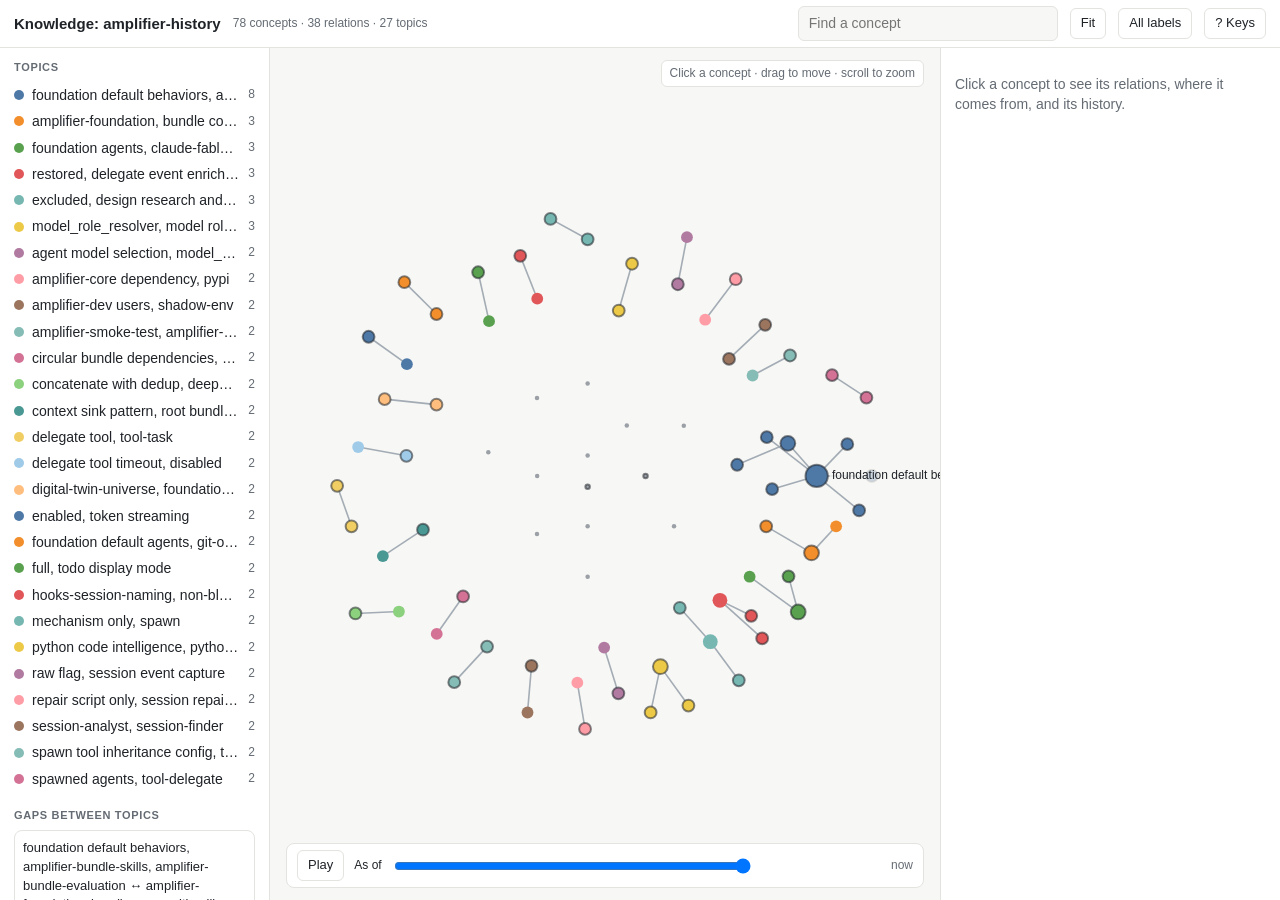
==== site/assets/amplifier-history.html @ e764bfb9 "knowledge: a knowledge-graph Amplifier Smart Tool The rahulnyk/knowledge_graph pipeline rebuilt as a" ====
<!doctype html>
<html lang="en">
<head>
<meta charset="utf-8">
<meta name="viewport" content="width=device-width, initial-scale=1">
<meta http-equiv="Content-Security-Policy" content="default-src 'none'; style-src 'unsafe-inline'; script-src 'unsafe-inline'; img-src data:; connect-src 'none'; base-uri 'none'; form-action 'none'">
<title>Knowledge: amplifier-foundation, decisions over time</title>
<style>
:root {
  --bg: #f7f7f5; --panel: #ffffff; --ink: #1f2328; --muted: #646b73; --line: #e3e3df; --accent: #2f6fde;
  --support: #2e9d5b; --contra: #d1453b; --edge: #9aa3ad; --prox: #c9ced4; --chip: #f0f0ec;
}
@media (prefers-color-scheme: dark) {
  :root { --bg: #15171a; --panel: #1d2024; --ink: #e8eaed; --muted: #9aa0a6; --line: #2c3036; --accent: #6ea0ff;
          --edge: #5f6872; --prox: #353b42; --chip: #262a2f; }
}
* { box-sizing: border-box; }
html, body { margin: 0; height: 100%; background: var(--bg); color: var(--ink);
  font: 14px/1.45 -apple-system, BlinkMacSystemFont, "Segoe UI", Roboto, Helvetica, Arial, sans-serif; }
#app { display: grid; grid-template-columns: 270px 1fr 340px; grid-template-rows: 48px 1fr; height: 100vh; }
header { grid-column: 1 / 4; display: flex; align-items: center; gap: 12px; padding: 0 14px;
  border-bottom: 1px solid var(--line); background: var(--panel); }
header h1 { font-size: 15px; margin: 0; font-weight: 600; white-space: nowrap; }
header .counts { color: var(--muted); font-size: 12px; white-space: nowrap; }
header .spacer { flex: 1; }
input[type=search] { width: 260px; padding: 6px 10px; border: 1px solid var(--line); border-radius: 6px;
  background: var(--bg); color: var(--ink); font: inherit; }
button { font: inherit; font-size: 13px; padding: 5px 10px; border: 1px solid var(--line); border-radius: 6px;
  background: var(--panel); color: var(--ink); cursor: pointer; }
button:hover { border-color: var(--accent); }
button[aria-pressed=true] { background: var(--accent); color: #fff; border-color: var(--accent); }
aside { overflow-y: auto; background: var(--panel); padding: 12px 14px; }
#left { border-right: 1px solid var(--line); }
#right { border-left: 1px solid var(--line); }
h2 { font-size: 11px; text-transform: uppercase; letter-spacing: .06em; color: var(--muted); margin: 16px 0 6px; }
h2:first-child { margin-top: 0; }
.row { display: flex; align-items: center; gap: 8px; padding: 3px 0; cursor: pointer; }
.row:hover .name { color: var(--accent); }
.dot { width: 10px; height: 10px; border-radius: 50%; flex: none; }
.name { flex: 1; overflow: hidden; text-overflow: ellipsis; white-space: nowrap; }
.num { color: var(--muted); font-size: 12px; }
.off { opacity: .35; }
label.check { display: flex; gap: 8px; align-items: center; padding: 2px 0; cursor: pointer; }
.gap { border: 1px solid var(--line); border-radius: 8px; padding: 8px; margin: 6px 0; cursor: pointer; font-size: 13px; }
.gap:hover, .gap.on { border-color: var(--accent); }
.gap .score { color: var(--muted); font-size: 12px; }
main { position: relative; overflow: hidden; }
canvas { display: block; width: 100%; height: 100%; cursor: grab; }
canvas.dragging { cursor: grabbing; }
#time { position: absolute; left: 16px; right: 16px; bottom: 12px; display: flex; gap: 10px; align-items: center;
  background: var(--panel); border: 1px solid var(--line); border-radius: 8px; padding: 6px 10px; font-size: 12px; }
#time input { flex: 1; }
#time .when { min-width: 150px; text-align: right; color: var(--muted); font-variant-numeric: tabular-nums; }
#ticker { position: absolute; left: 16px; top: 12px; max-width: 46%; font-size: 12px; pointer-events: none; }
#ticker div { background: var(--panel); border: 1px solid var(--line); border-left: 3px solid var(--accent);
  border-radius: 6px; padding: 4px 8px; margin-bottom: 4px; opacity: .95; }
#hint { position: absolute; right: 16px; top: 12px; color: var(--muted); font-size: 12px; background: var(--panel);
  border: 1px solid var(--line); border-radius: 6px; padding: 4px 8px; }
.chip { display: inline-block; background: var(--chip); border-radius: 4px; padding: 1px 6px; font-size: 12px; margin-right: 4px; }
.detail h3 { margin: 0 0 4px; font-size: 18px; }
.detail .meta { color: var(--muted); font-size: 12px; margin-bottom: 10px; }
.rel { padding: 6px 0; border-bottom: 1px solid var(--line); font-size: 13px; }
.rel .r { font-weight: 600; }
.rel .r.support { color: var(--support); } .rel .r.contra { color: var(--contra); }
.rel .d { color: var(--muted); }
.rel.closed { opacity: .55; } .rel.closed .r { text-decoration: line-through; }
.link { color: var(--accent); cursor: pointer; }
blockquote { margin: 6px 0; padding: 4px 10px; border-left: 3px solid var(--line); color: var(--muted); font-size: 13px; }
.empty { color: var(--muted); }
#keys { display: none; position: absolute; right: 16px; top: 44px; background: var(--panel); border: 1px solid var(--line);
  border-radius: 8px; padding: 10px 14px; font-size: 12px; line-height: 1.8; }
@media (max-width: 900px) { #app { grid-template-columns: 1fr; grid-template-rows: 48px 50vh auto auto; }
  #left, #right { border: 0; border-top: 1px solid var(--line); } header { grid-column: 1; } }
</style>
</head>
<body>
<div id="app">
  <header>
    <h1 id="title"></h1>
    <span class="counts" id="counts"></span>
    <span class="spacer"></span>
    <input type="search" id="search" placeholder="Find a concept" aria-label="Find a concept">
    <button id="fit" title="Show the whole graph">Fit</button>
    <button id="labels" aria-pressed="false" title="Show every label">All labels</button>
    <button id="keysBtn" title="Keyboard shortcuts">? Keys</button>
  </header>
  <aside id="left">
    <h2>Topics</h2>
    <div id="topics"></div>
    <h2>Gaps between topics</h2>
    <div id="gaps"></div>
    <h2>Show</h2>
    <label class="check"><input type="checkbox" id="showProx" checked> Shared-passage links</label>
    <label class="check"><input type="checkbox" id="showClosed"> Closed relations (history)</label>
    <label class="check"><input type="checkbox" id="showIsolated" checked> Unlinked concepts</label>
    <h2>Relations</h2>
    <div id="relations"></div>
    <h2>Shape</h2>
    <div id="diversity" class="num"></div>
  </aside>
  <main>
    <canvas id="c" aria-label="Knowledge graph"></canvas>
    <div id="ticker"></div>
    <div id="hint">Click a concept · drag to move · scroll to zoom</div>
    <div id="keys">/ find · F fit · L labels · Esc clear<br>← → step through time · H history</div>
    <div id="time">
      <button id="play" title="Replay the graph through time">Play</button>
      <span>As of</span>
      <input type="range" id="slider" min="0" max="0" value="0" aria-label="As of">
      <span class="when" id="when">now</span>
    </div>
  </main>
  <aside id="right"><div id="detail" class="detail"><p class="empty">Click a concept to see its relations, where it comes from, and its history.</p></div></aside>
</div>
<script type="application/json" id="data">{"format":"knowledge-graph/1","graph":"amplifier-history","generated_at":"2026-10-07T11:04:43Z","as_of":null,"focus":null,"truncated":false,"last_event":156,"counts":{"nodes":78,"edges":58,"proximity":0,"topics":27},"nodes":[{"id":"agent model selection","label":"agent model selection","type":"decision","summary":"","community":6,"color":"#b07aa1","degree":1,"strength":4.0,"degree_norm":0.1667,"betweenness":0.0,"created_at":"2026-02-28T00:00:00Z","passages":[]},{"id":"amplifier-bundle-evaluation","label":"amplifier-bundle-evaluation","type":"component","summary":"","community":0,"color":"#4e79a7","degree":1,"strength":4.0,"degree_norm":0.1667,"betweenness":0.0,"created_at":"2026-05-29T00:00:00Z","passages":[]},{"id":"amplifier-bundle-llm-wiki","label":"amplifier-bundle-llm-wiki","type":"component","summary":"","community":0,"color":"#4e79a7","degree":1,"strength":4.0,"degree_norm":0.1667,"betweenness":0.0,"created_at":"2026-05-28T00:00:00Z","passages":[]},{"id":"amplifier-bundle-skills","label":"amplifier-bundle-skills","type":"component","summary":"","community":0,"color":"#4e79a7","degree":2,"strength":8.0,"degree_norm":0.3333,"betweenness":0.003,"created_at":"2026-02-22T00:00:00Z","passages":[]},{"id":"amplifier-core dependency","label":"amplifier-core dependency","type":"decision","summary":"","community":7,"color":"#ff9da7","degree":1,"strength":4.0,"degree_norm":0.1667,"betweenness":0.0,"created_at":"2026-02-28T00:00:00Z","passages":[]},{"id":"amplifier-dev users","label":"amplifier-dev users","type":"concept","summary":"","community":8,"color":"#9c755f","degree":1,"strength":4.0,"degree_norm":0.1667,"betweenness":0.0,"created_at":"2026-01-07T00:00:00Z","passages":[]},{"id":"amplifier-foundation","label":"amplifier-foundation","type":"component","summary":"","community":1,"color":"#f28e2b","degree":2,"strength":8.0,"degree_norm":0.3333,"betweenness":0.0005,"created_at":"2025-12-09T00:00:00Z","passages":[]},{"id":"amplifier-module-tool-skills","label":"amplifier-module-tool-skills","type":"component","summary":"","community":27,"color":"#9aa0a6","degree":0,"strength":0,"degree_norm":0.0,"betweenness":0.0,"created_at":"2026-01-04T00:00:00Z","passages":[]},{"id":"amplifier-smoke-test","label":"amplifier-smoke-test","type":"component","summary":"","community":9,"color":"#86bcb6","degree":1,"strength":4.0,"degree_norm":0.1667,"betweenness":0.0,"created_at":"2026-05-06T00:00:00Z","passages":[]},{"id":"amplifier-tester","label":"amplifier-tester","type":"component","summary":"","community":9,"color":"#86bcb6","degree":1,"strength":4.0,"degree_norm":0.1667,"betweenness":0.0,"created_at":"2026-05-06T00:00:00Z","passages":[]},{"id":"auto","label":"auto","type":"concept","summary":"","community":28,"color":"#9aa0a6","degree":0,"strength":0,"degree_norm":0.0,"betweenness":0.0,"created_at":"2025-12-30T00:00:00Z","passages":[]},{"id":"bundle composition library","label":"bundle composition library","type":"concept","summary":"","community":1,"color":"#f28e2b","degree":1,"strength":4.0,"degree_norm":0.1667,"betweenness":0.0,"created_at":"2025-12-09T00:00:00Z","passages":[]},{"id":"bundle spawn field","label":"bundle spawn field","type":"concept","summary":"","community":29,"color":"#9aa0a6","degree":0,"strength":0,"degree_norm":0.0,"betweenness":0.0,"created_at":"2026-01-01T00:00:00Z","passages":[]},{"id":"circular bundle dependencies","label":"circular bundle dependencies","type":"policy","summary":"","community":10,"color":"#d37295","degree":1,"strength":4.0,"degree_norm":0.1667,"betweenness":0.0,"created_at":"2026-01-22T00:00:00Z","passages":[]},{"id":"class-based model routing","label":"class-based model routing","type":"concept","summary":"","community":30,"color":"#9aa0a6","degree":0,"strength":0,"degree_norm":0.0,"betweenness":0.0,"created_at":"2026-02-28T00:00:00Z","passages":[]},{"id":"claude-fable-","label":"claude-fable-*","type":"concept","summary":"","community":2,"color":"#59a14f","degree":1,"strength":4.0,"degree_norm":0.1667,"betweenness":0.0,"created_at":"2026-07-07T00:00:00Z","passages":[]},{"id":"concatenate with dedup","label":"concatenate with dedup","type":"concept","summary":"","community":11,"color":"#8cd17d","degree":1,"strength":4.0,"degree_norm":0.1667,"betweenness":0.0,"created_at":"2026-03-07T00:00:00Z","passages":[]},{"id":"context sink pattern","label":"context sink pattern","type":"policy","summary":"","community":12,"color":"#499894","degree":1,"strength":4.0,"degree_norm":0.1667,"betweenness":0.0,"created_at":"2026-02-03T00:00:00Z","passages":[]},{"id":"debug flag","label":"debug flag","type":"concept","summary":"","community":31,"color":"#9aa0a6","degree":0,"strength":0,"degree_norm":0.0,"betweenness":0.0,"created_at":"2026-01-25T00:00:00Z","passages":[]},{"id":"deep_merge list handling","label":"deep_merge list handling","type":"policy","summary":"","community":11,"color":"#8cd17d","degree":1,"strength":4.0,"degree_norm":0.1667,"betweenness":0.0,"created_at":"2026-03-07T00:00:00Z","passages":[]},{"id":"delegate event enrichment","label":"delegate event enrichment","type":"capability","summary":"","community":3,"color":"#e15759","degree":1,"strength":4.0,"degree_norm":0.1667,"betweenness":0.0,"created_at":"2026-03-06T00:00:00Z","passages":[]},{"id":"delegate tool","label":"delegate tool","type":"component","summary":"","community":13,"color":"#f1ce63","degree":1,"strength":4.0,"degree_norm":0.1667,"betweenness":0.0,"created_at":"2026-02-01T00:00:00Z","passages":[]},{"id":"delegate tool timeout","label":"delegate tool timeout","type":"decision","summary":"","community":14,"color":"#a0cbe8","degree":1,"strength":4.0,"degree_norm":0.1667,"betweenness":0.0,"created_at":"2026-02-08T00:00:00Z","passages":[]},{"id":"design research and generation behaviors","label":"design research and generation behaviors","type":"component","summary":"","community":4,"color":"#76b7b2","degree":1,"strength":4.0,"degree_norm":0.1667,"betweenness":0.0,"created_at":"2026-03-04T00:00:00Z","passages":[]},{"id":"design-intelligence","label":"design-intelligence","type":"component","summary":"","community":0,"color":"#4e79a7","degree":1,"strength":4.0,"degree_norm":0.1667,"betweenness":0.0,"created_at":"2025-12-23T00:00:00Z","passages":[]},{"id":"digital-twin-universe","label":"digital-twin-universe","type":"component","summary":"","community":15,"color":"#ffbe7d","degree":1,"strength":4.0,"degree_norm":0.1667,"betweenness":0.0,"created_at":"2026-05-06T00:00:00Z","passages":[]},{"id":"disabled","label":"disabled","type":"concept","summary":"","community":14,"color":"#a0cbe8","degree":1,"strength":4.0,"degree_norm":0.1667,"betweenness":0.0,"created_at":"2026-02-08T00:00:00Z","passages":[]},{"id":"enabled","label":"enabled","type":"concept","summary":"","community":16,"color":"#4e79a7","degree":1,"strength":4.0,"degree_norm":0.1667,"betweenness":0.0,"created_at":"2026-05-31T00:00:00Z","passages":[]},{"id":"excluded","label":"excluded","type":"concept","summary":"","community":4,"color":"#76b7b2","degree":2,"strength":8.0,"degree_norm":0.3333,"betweenness":0.0005,"created_at":"2026-01-07T00:00:00Z","passages":[]},{"id":"experimental bundles","label":"experimental bundles","type":"component","summary":"","community":3,"color":"#e15759","degree":1,"strength":4.0,"degree_norm":0.1667,"betweenness":0.0,"created_at":"2026-02-01T00:00:00Z","passages":[]},{"id":"explicit provider preferences","label":"explicit provider preferences","type":"concept","summary":"","community":32,"color":"#9aa0a6","degree":0,"strength":0,"degree_norm":0.0,"betweenness":0.0,"created_at":"2026-02-28T00:00:00Z","passages":[]},{"id":"foundation agents","label":"foundation agents","type":"component","summary":"","community":2,"color":"#59a14f","degree":2,"strength":8.0,"degree_norm":0.3333,"betweenness":0.0005,"created_at":"2026-06-03T00:00:00Z","passages":[]},{"id":"foundation default agents","label":"foundation default agents","type":"policy","summary":"","community":17,"color":"#f28e2b","degree":1,"strength":4.0,"degree_norm":0.1667,"betweenness":0.0,"created_at":"2026-01-01T00:00:00Z","passages":[]},{"id":"foundation default behaviors","label":"foundation default behaviors","type":"policy","summary":"","community":0,"color":"#4e79a7","degree":6,"strength":24.0,"degree_norm":1.0,"betweenness":0.0099,"created_at":"2025-12-23T00:00:00Z","passages":[]},{"id":"foundation testing sandbox","label":"foundation testing sandbox","type":"capability","summary":"","community":15,"color":"#ffbe7d","degree":1,"strength":4.0,"degree_norm":0.1667,"betweenness":0.0,"created_at":"2026-01-12T00:00:00Z","passages":[]},{"id":"full","label":"full","type":"concept","summary":"","community":18,"color":"#59a14f","degree":1,"strength":4.0,"degree_norm":0.1667,"betweenness":0.0,"created_at":"2025-12-30T00:00:00Z","passages":[]},{"id":"git-ops, file-ops, web-research","label":"git-ops, file-ops, web-research","type":"component","summary":"","community":17,"color":"#f28e2b","degree":1,"strength":4.0,"degree_norm":0.1667,"betweenness":0.0,"created_at":"2026-01-01T00:00:00Z","passages":[]},{"id":"grpc adapter","label":"grpc adapter","type":"component","summary":"","community":1,"color":"#f28e2b","degree":1,"strength":4.0,"degree_norm":0.1667,"betweenness":0.0,"created_at":"2026-03-17T00:00:00Z","passages":[]},{"id":"hard error","label":"hard error","type":"concept","summary":"","community":33,"color":"#9aa0a6","degree":0,"strength":0,"degree_norm":0.0,"betweenness":0.0,"created_at":"2026-01-22T00:00:00Z","passages":[]},{"id":"honest stopping","label":"honest stopping","type":"policy","summary":"","community":2,"color":"#59a14f","degree":1,"strength":4.0,"degree_norm":0.1667,"betweenness":0.0,"created_at":"2026-06-03T00:00:00Z","passages":[]},{"id":"hooks-session-naming","label":"hooks-session-naming","type":"component","summary":"","community":19,"color":"#e15759","degree":1,"strength":4.0,"degree_norm":0.1667,"betweenness":0.0,"created_at":"2026-01-09T00:00:00Z","passages":[]},{"id":"included","label":"included","type":"concept","summary":"","community":34,"color":"#9aa0a6","degree":0,"strength":0,"degree_norm":0.0,"betweenness":0.0,"created_at":"2026-01-06T00:00:00Z","passages":[]},{"id":"lsp-python","label":"lsp-python","type":"component","summary":"","community":35,"color":"#9aa0a6","degree":0,"strength":0,"degree_norm":0.0,"betweenness":0.0,"created_at":"2025-12-28T00:00:00Z","passages":[]},{"id":"manual jsonl rewind","label":"manual jsonl rewind","type":"concept","summary":"","community":36,"color":"#9aa0a6","degree":0,"strength":0,"degree_norm":0.0,"betweenness":0.0,"created_at":"2025-12-31T00:00:00Z","passages":[]},{"id":"mechanism only","label":"mechanism only","type":"policy","summary":"","community":20,"color":"#76b7b2","degree":1,"strength":4.0,"degree_norm":0.1667,"betweenness":0.0,"created_at":"2025-12-13T00:00:00Z","passages":[]},{"id":"model role lookup","label":"model role lookup","type":"capability","summary":"","community":5,"color":"#edc948","degree":1,"strength":4.0,"degree_norm":0.1667,"betweenness":0.0,"created_at":"2026-02-28T00:00:00Z","passages":[]},{"id":"model_role","label":"model_role","type":"concept","summary":"","community":6,"color":"#b07aa1","degree":1,"strength":4.0,"degree_norm":0.1667,"betweenness":0.0,"created_at":"2026-02-28T00:00:00Z","passages":[]},{"id":"model_role_resolver","label":"model_role_resolver","type":"component","summary":"","community":5,"color":"#edc948","degree":2,"strength":8.0,"degree_norm":0.3333,"betweenness":0.0005,"created_at":"2026-05-13T00:00:00Z","passages":[]},{"id":"non-blocking async","label":"non-blocking async","type":"concept","summary":"","community":19,"color":"#e15759","degree":1,"strength":4.0,"degree_norm":0.1667,"betweenness":0.0,"created_at":"2026-04-01T00:00:00Z","passages":[]},{"id":"notification behaviors","label":"notification behaviors","type":"component","summary":"","community":4,"color":"#76b7b2","degree":1,"strength":4.0,"degree_norm":0.1667,"betweenness":0.0,"created_at":"2026-01-06T00:00:00Z","passages":[]},{"id":"present","label":"present","type":"concept","summary":"","community":37,"color":"#9aa0a6","degree":0,"strength":0,"degree_norm":0.0,"betweenness":0.0,"created_at":"2026-03-06T00:00:00Z","passages":[]},{"id":"pypi","label":"pypi","type":"concept","summary":"","community":7,"color":"#ff9da7","degree":1,"strength":4.0,"degree_norm":0.1667,"betweenness":0.0,"created_at":"2026-02-28T00:00:00Z","passages":[]},{"id":"python code intelligence","label":"python code intelligence","type":"capability","summary":"","community":21,"color":"#edc948","degree":1,"strength":4.0,"degree_norm":0.1667,"betweenness":0.0,"created_at":"2025-12-28T00:00:00Z","passages":[]},{"id":"python-dev","label":"python-dev","type":"component","summary":"","community":21,"color":"#edc948","degree":1,"strength":4.0,"degree_norm":0.1667,"betweenness":0.0,"created_at":"2026-01-09T00:00:00Z","passages":[]},{"id":"raw flag","label":"raw flag","type":"concept","summary":"","community":22,"color":"#b07aa1","degree":1,"strength":4.0,"degree_norm":0.1667,"betweenness":0.0,"created_at":"2026-03-06T00:00:00Z","passages":[]},{"id":"removed","label":"removed","type":"concept","summary":"","community":38,"color":"#9aa0a6","degree":0,"strength":0,"degree_norm":0.0,"betweenness":0.0,"created_at":"2026-02-01T00:00:00Z","passages":[]},{"id":"repair script only","label":"repair script only","type":"concept","summary":"","community":23,"color":"#ff9da7","degree":1,"strength":4.0,"degree_norm":0.1667,"betweenness":0.0,"created_at":"2026-03-18T00:00:00Z","passages":[]},{"id":"restored","label":"restored","type":"concept","summary":"","community":3,"color":"#e15759","degree":2,"strength":8.0,"degree_norm":0.3333,"betweenness":0.0005,"created_at":"2026-02-02T00:00:00Z","passages":[]},{"id":"root bundle context","label":"root bundle context","type":"concept","summary":"","community":12,"color":"#499894","degree":1,"strength":4.0,"degree_norm":0.1667,"betweenness":0.0,"created_at":"2026-02-03T00:00:00Z","passages":[]},{"id":"routing_matrix","label":"routing_matrix","type":"component","summary":"","community":5,"color":"#edc948","degree":1,"strength":4.0,"degree_norm":0.1667,"betweenness":0.0,"created_at":"2026-02-28T00:00:00Z","passages":[]},{"id":"session event capture","label":"session event capture","type":"decision","summary":"","community":22,"color":"#b07aa1","degree":1,"strength":4.0,"degree_norm":0.1667,"betweenness":0.0,"created_at":"2026-01-25T00:00:00Z","passages":[]},{"id":"session repair method","label":"session repair method","type":"policy","summary":"","community":23,"color":"#ff9da7","degree":1,"strength":4.0,"degree_norm":0.1667,"betweenness":0.0,"created_at":"2025-12-31T00:00:00Z","passages":[]},{"id":"session-analyst","label":"session-analyst","type":"component","summary":"","community":24,"color":"#9c755f","degree":1,"strength":4.0,"degree_norm":0.1667,"betweenness":0.0,"created_at":"2025-12-30T00:00:00Z","passages":[]},{"id":"session-finder","label":"session-finder","type":"component","summary":"","community":24,"color":"#9c755f","degree":1,"strength":4.0,"degree_norm":0.1667,"betweenness":0.0,"created_at":"2025-12-30T00:00:00Z","passages":[]},{"id":"shadow-env","label":"shadow-env","type":"component","summary":"","community":8,"color":"#9c755f","degree":1,"strength":4.0,"degree_norm":0.1667,"betweenness":0.0,"created_at":"2026-01-07T00:00:00Z","passages":[]},{"id":"spawn","label":"spawn","type":"capability","summary":"","community":20,"color":"#76b7b2","degree":1,"strength":4.0,"degree_norm":0.1667,"betweenness":0.0,"created_at":"2025-12-13T00:00:00Z","passages":[]},{"id":"spawn tool inheritance config","label":"spawn tool inheritance config","type":"decision","summary":"","community":25,"color":"#86bcb6","degree":1,"strength":4.0,"degree_norm":0.1667,"betweenness":0.0,"created_at":"2026-01-01T00:00:00Z","passages":[]},{"id":"spawned agents","label":"spawned agents","type":"policy","summary":"","community":26,"color":"#d37295","degree":1,"strength":4.0,"degree_norm":0.1667,"betweenness":0.0,"created_at":"2026-01-01T00:00:00Z","passages":[]},{"id":"superpowers-methodology","label":"superpowers-methodology","type":"component","summary":"","community":0,"color":"#4e79a7","degree":1,"strength":4.0,"degree_norm":0.1667,"betweenness":0.0,"created_at":"2026-02-22T00:00:00Z","passages":[]},{"id":"synchronous","label":"synchronous","type":"concept","summary":"","community":39,"color":"#9aa0a6","degree":0,"strength":0,"degree_norm":0.0,"betweenness":0.0,"created_at":"2026-01-09T00:00:00Z","passages":[]},{"id":"todo display mode","label":"todo display mode","type":"decision","summary":"","community":18,"color":"#59a14f","degree":1,"strength":4.0,"degree_norm":0.1667,"betweenness":0.0,"created_at":"2025-12-30T00:00:00Z","passages":[]},{"id":"token streaming","label":"token streaming","type":"capability","summary":"","community":16,"color":"#4e79a7","degree":1,"strength":4.0,"degree_norm":0.1667,"betweenness":0.0,"created_at":"2026-05-31T00:00:00Z","passages":[]},{"id":"tool-delegate","label":"tool-delegate","type":"component","summary":"","community":26,"color":"#d37295","degree":1,"strength":4.0,"degree_norm":0.1667,"betweenness":0.0,"created_at":"2026-02-27T00:00:00Z","passages":[]},{"id":"tool-mcp","label":"tool-mcp","type":"component","summary":"","community":0,"color":"#4e79a7","degree":1,"strength":4.0,"degree_norm":0.1667,"betweenness":0.0,"created_at":"2026-02-01T00:00:00Z","passages":[]},{"id":"tool-skills","label":"tool-skills","type":"component","summary":"","community":0,"color":"#4e79a7","degree":1,"strength":4.0,"degree_norm":0.1667,"betweenness":0.0,"created_at":"2026-01-04T00:00:00Z","passages":[]},{"id":"tool-task","label":"tool-task","type":"component","summary":"","community":13,"color":"#f1ce63","degree":1,"strength":4.0,"degree_norm":0.1667,"betweenness":0.0,"created_at":"2026-01-01T00:00:00Z","passages":[]},{"id":"tool-task config","label":"tool-task config","type":"concept","summary":"","community":25,"color":"#86bcb6","degree":1,"strength":4.0,"degree_norm":0.1667,"betweenness":0.0,"created_at":"2026-01-01T00:00:00Z","passages":[]},{"id":"warn and skip","label":"warn and skip","type":"concept","summary":"","community":10,"color":"#d37295","degree":1,"strength":4.0,"degree_norm":0.1667,"betweenness":0.0,"created_at":"2026-01-22T00:00:00Z","passages":[]}],"edges":[{"id":"e-c6d0b0eb255c","source":"amplifier-foundation","target":"bundle composition library","relation":"introduced_as","description":"The amplifier-foundation package was first implemented as the library for loading and composing bundles.","confidence":null,"weight":1.0,"method":"agent","agent":"historian","valid_from":"2025-12-09T00:00:00Z","valid_to":null,"invalidated_by":null,"chunk":null},{"id":"e-4c06d8177665","source":"spawn","target":"mechanism only","relation":"limited_to","description":"PreparedBundle.spawn() was simplified to pure mechanism, and agent-name resolution was moved to the app layer as policy.","confidence":null,"weight":1.0,"method":"agent","agent":"historian","valid_from":"2025-12-13T00:00:00Z","valid_to":null,"invalidated_by":null,"chunk":null},{"id":"e-fe2482e7165c","source":"foundation default behaviors","target":"design-intelligence","relation":"includes","description":"The design-intelligence behavior was included in the foundation bundle so design agents are available by default.","confidence":null,"weight":1.0,"method":"agent","agent":"historian","valid_from":"2025-12-23T00:00:00Z","valid_to":null,"invalidated_by":null,"chunk":null},{"id":"e-6a7316ee0bed","source":"python code intelligence","target":"lsp-python","relation":"provided_by","description":"The foundation bundle began including the lsp-python behavior for Python code intelligence via Pyright.","confidence":null,"weight":1.0,"method":"agent","agent":"historian","valid_from":"2025-12-28T00:00:00Z","valid_to":"2026-01-09T00:00:00Z","invalidated_by":"edge:e-9f5022509e1f","chunk":null},{"id":"e-341a6226408d","source":"todo display mode","target":"full","relation":"default_state","description":"The default todo display mode changed from 'auto' to 'full' so all items are always shown; auto-condensing became opt-in.","confidence":null,"weight":1.0,"method":"agent","agent":"historian","valid_from":"2025-12-30T00:00:00Z","valid_to":null,"invalidated_by":null,"chunk":null},{"id":"e-67a3a89e66fe","source":"todo display mode","target":"auto","relation":"default_state","description":"The new hooks-todo-display module shipped with display mode 'auto', switching to condensed view for long lists.","confidence":null,"weight":1.0,"method":"agent","agent":"historian","valid_from":"2025-12-30T00:00:00Z","valid_to":"2025-12-30T00:00:00Z","invalidated_by":"edge:e-341a6226408d","chunk":null},{"id":"e-baf7db59a93c","source":"session-finder","target":"session-analyst","relation":"renamed_to","description":"The session-finder agent was renamed session-analyst because its scope grew to debugging, safe log extraction and recovery.","confidence":null,"weight":1.0,"method":"agent","agent":"historian","valid_from":"2025-12-30T00:00:00Z","valid_to":null,"invalidated_by":null,"chunk":null},{"id":"e-1fc8101eccc0","source":"session repair method","target":"manual jsonl rewind","relation":"uses","description":"session-analyst gained rewind and repair guidance based on manually editing session files with backups.","confidence":null,"weight":1.0,"method":"agent","agent":"historian","valid_from":"2025-12-31T00:00:00Z","valid_to":"2026-03-18T00:00:00Z","invalidated_by":"edge:e-fbefe38aa4dd","chunk":null},{"id":"e-2c184bb14ec3","source":"spawned agents","target":"tool-task","relation":"exclude_tool","description":"Spawned agents were configured to exclude tool-task so they do the work themselves instead of delegating further.","confidence":null,"weight":1.0,"method":"agent","agent":"historian","valid_from":"2026-01-01T00:00:00Z","valid_to":"2026-02-27T00:00:00Z","invalidated_by":"edge:e-eafc6a474264","chunk":null},{"id":"e-35b3e7e59ce7","source":"spawn tool inheritance config","target":"bundle spawn field","relation":"lives_in","description":"A spawn field was added to the Bundle dataclass to control which tools spawned agents inherit.","confidence":null,"weight":1.0,"method":"agent","agent":"historian","valid_from":"2026-01-01T00:00:00Z","valid_to":"2026-01-01T00:00:00Z","invalidated_by":"edge:e-c214eaac8d81","chunk":null},{"id":"e-c214eaac8d81","source":"spawn tool inheritance config","target":"tool-task config","relation":"lives_in","description":"The spawn config moved out of Bundle into tool-task's own config, since tools own their configuration.","confidence":null,"weight":1.0,"method":"agent","agent":"historian","valid_from":"2026-01-01T00:00:00Z","valid_to":null,"invalidated_by":null,"chunk":null},{"id":"e-fdaf4b4637e2","source":"foundation default agents","target":"git-ops, file-ops, web-research","relation":"includes","description":"git-ops, file-ops and web-research were promoted to default agents, the latter two as context sinks that keep large outputs out of the main session.","confidence":null,"weight":1.0,"method":"agent","agent":"historian","valid_from":"2026-01-01T00:00:00Z","valid_to":null,"invalidated_by":null,"chunk":null},{"id":"e-f73700f8fb82","source":"tool-skills","target":"amplifier-module-tool-skills","relation":"sourced_from","description":"The tool-skills module was added to the foundation bundle from its standalone module repository, giving users the load_skill tool.","confidence":null,"weight":1.0,"method":"agent","agent":"historian","valid_from":"2026-01-04T00:00:00Z","valid_to":"2026-04-22T00:00:00Z","invalidated_by":"edge:e-cbfc6017d9b9","chunk":null},{"id":"e-db5fee99e88f","source":"notification behaviors","target":"included","relation":"default_state","description":"Desktop notification support from amplifier-bundle-notify was included in the foundation bundle.","confidence":null,"weight":1.0,"method":"agent","agent":"historian","valid_from":"2026-01-06T00:00:00Z","valid_to":"2026-01-07T00:00:00Z","invalidated_by":"edge:e-2d3428fe264a","chunk":null},{"id":"e-2d3428fe264a","source":"notification behaviors","target":"excluded","relation":"default_state","description":"Notification behaviors were removed from bundle defaults because they fired in every subprocess session; notifications became app-level policy.","confidence":null,"weight":1.0,"method":"agent","agent":"historian","valid_from":"2026-01-07T00:00:00Z","valid_to":null,"invalidated_by":null,"chunk":null},{"id":"e-40551575a6d7","source":"shadow-env","target":"amplifier-dev users","relation":"available_to","description":"The shadow sandbox environment bundle was added to the amplifier-dev bundle for testing ecosystem changes.","confidence":null,"weight":1.0,"method":"agent","agent":"historian","valid_from":"2026-01-07T00:00:00Z","valid_to":null,"invalidated_by":null,"chunk":null},{"id":"e-24e06709b859","source":"hooks-session-naming","target":"synchronous","relation":"execution_mode","description":"Session naming was made synchronous because session:end fired before prompt:complete and background naming never finished.","confidence":null,"weight":1.0,"method":"agent","agent":"historian","valid_from":"2026-01-09T00:00:00Z","valid_to":"2026-04-01T00:00:00Z","invalidated_by":"edge:e-9927ee79dd73","chunk":null},{"id":"e-9f5022509e1f","source":"python code intelligence","target":"python-dev","relation":"provided_by","description":"The lsp-python behavior was replaced by the full python-dev bundle in the foundation base, after dogfooding in amplifier-dev.","confidence":null,"weight":1.0,"method":"agent","agent":"historian","valid_from":"2026-01-09T00:00:00Z","valid_to":null,"invalidated_by":null,"chunk":null},{"id":"e-4319cf69a015","source":"foundation testing sandbox","target":"shadow-env","relation":"provided_by","description":"The shadow bundle moved from amplifier-dev into the foundation bundle, positioned as a general-purpose OS isolation tool for all foundation users.","confidence":null,"weight":1.0,"method":"agent","agent":"historian","valid_from":"2026-01-12T00:00:00Z","valid_to":"2026-05-06T00:00:00Z","invalidated_by":"edge:e-9207625e4d09","chunk":null},{"id":"e-8310d3ffe016","source":"circular bundle dependencies","target":"hard error","relation":"handled_as","description":"Circular and diamond dependency detection was reworked, and true circular dependencies were made to raise an error.","confidence":null,"weight":1.0,"method":"agent","agent":"historian","valid_from":"2026-01-22T00:00:00Z","valid_to":"2026-01-22T00:00:00Z","invalidated_by":"edge:e-d49d2ddf32f3","chunk":null},{"id":"e-d49d2ddf32f3","source":"circular bundle dependencies","target":"warn and skip","relation":"handled_as","description":"Graceful degradation was restored because hard errors on circular dependencies stopped the app and hid the real errors.","confidence":null,"weight":1.0,"method":"agent","agent":"historian","valid_from":"2026-01-22T00:00:00Z","valid_to":null,"invalidated_by":null,"chunk":null},{"id":"e-1a492a5b5c57","source":"session event capture","target":"debug flag","relation":"configured_by","description":"Session debug logging was turned on by default (debug: true in foundation, raw_debug in amplifier-dev).","confidence":null,"weight":1.0,"method":"agent","agent":"historian","valid_from":"2026-01-25T00:00:00Z","valid_to":"2026-03-06T00:00:00Z","invalidated_by":"edge:e-70d0a21ae696","chunk":null},{"id":"e-2217a70a1932","source":"experimental bundles","target":"removed","relation":"status","description":"The experiments folder was deleted when the delegate tool was promoted, as no longer needed.","confidence":null,"weight":1.0,"method":"agent","agent":"historian","valid_from":"2026-02-01T00:00:00Z","valid_to":"2026-02-02T00:00:00Z","invalidated_by":"edge:e-4434778a76ba","chunk":null},{"id":"e-b57831c92352","source":"foundation default behaviors","target":"tool-mcp","relation":"includes","description":"The MCP tool module was included by default because it is silent when unconfigured.","confidence":null,"weight":1.0,"method":"agent","agent":"historian","valid_from":"2026-02-01T00:00:00Z","valid_to":null,"invalidated_by":null,"chunk":null},{"id":"e-df06ac55a452","source":"tool-task","target":"delegate tool","relation":"replaced_by","description":"The experimental delegate tool was promoted to production in foundation v2.0.0, replacing the legacy task tool (breaking change).","confidence":null,"weight":1.0,"method":"agent","agent":"historian","valid_from":"2026-02-01T00:00:00Z","valid_to":null,"invalidated_by":null,"chunk":null},{"id":"e-4434778a76ba","source":"experimental bundles","target":"restored","relation":"status","description":"The experimental bundles were restored so users can compare experimental and production system prompts.","confidence":null,"weight":1.0,"method":"agent","agent":"historian","valid_from":"2026-02-02T00:00:00Z","valid_to":null,"invalidated_by":null,"chunk":null},{"id":"e-fccbb9591dc3","source":"root bundle context","target":"context sink pattern","relation":"reduced_by","description":"Root context was cut from about 36K to about 11K tokens by moving philosophy docs into the specialist agents that need them.","confidence":null,"weight":1.0,"method":"agent","agent":"historian","valid_from":"2026-02-03T00:00:00Z","valid_to":null,"invalidated_by":null,"chunk":null},{"id":"e-06bcee87f803","source":"delegate tool timeout","target":"disabled","relation":"default_state","description":"The delegate tool timeout was wired up with a default of None (disabled) instead of a dead 300s value.","confidence":null,"weight":1.0,"method":"agent","agent":"historian","valid_from":"2026-02-08T00:00:00Z","valid_to":null,"invalidated_by":null,"chunk":null},{"id":"e-06fe4988634c","source":"foundation default behaviors","target":"superpowers-methodology","relation":"includes","description":"The superpowers bundle was included so all foundation users get its agents, modes and skills.","confidence":null,"weight":1.0,"method":"agent","agent":"historian","valid_from":"2026-02-22T00:00:00Z","valid_to":null,"invalidated_by":null,"chunk":null},{"id":"e-93019f77c601","source":"foundation default behaviors","target":"amplifier-bundle-skills","relation":"includes","description":"The foundation bundle switched its skills include to amplifier-bundle-skills, which wraps tool-skills and adds curated skills.","confidence":null,"weight":1.0,"method":"agent","agent":"historian","valid_from":"2026-02-22T00:00:00Z","valid_to":null,"invalidated_by":null,"chunk":null},{"id":"e-eafc6a474264","source":"spawned agents","target":"tool-delegate","relation":"exclude_tool","description":"exclude_tools was corrected to use the module name tool-delegate, because the wrong key let agents recurse 22 levels deep.","confidence":null,"weight":1.0,"method":"agent","agent":"historian","valid_from":"2026-02-27T00:00:00Z","valid_to":null,"invalidated_by":null,"chunk":null},{"id":"e-1befc8fe0cf4","source":"agent model selection","target":"model_role","relation":"uses","description":"Agents gained model_role frontmatter, and foundation began including the routing-matrix bundle to resolve roles to models.","confidence":null,"weight":1.0,"method":"agent","agent":"historian","valid_from":"2026-02-28T00:00:00Z","valid_to":null,"invalidated_by":null,"chunk":null},{"id":"e-4244a3687cdf","source":"agent model selection","target":"explicit provider preferences","relation":"uses","description":"Class-based model routing (PRs #96 to #100) was reverted the same day.","confidence":null,"weight":1.0,"method":"agent","agent":"historian","valid_from":"2026-02-28T00:00:00Z","valid_to":"2026-02-28T00:00:00Z","invalidated_by":"edge:e-1befc8fe0cf4","chunk":null},{"id":"e-72dc13b24ead","source":"agent model selection","target":"class-based model routing","relation":"uses","description":"Class-based model routing (fast, balanced, powerful classes) was added to provider preferences.","confidence":null,"weight":1.0,"method":"agent","agent":"historian","valid_from":"2026-02-28T00:00:00Z","valid_to":"2026-02-28T00:00:00Z","invalidated_by":"edge:e-4244a3687cdf","chunk":null},{"id":"e-80f33aa18a59","source":"model role lookup","target":"routing_matrix","relation":"reads_from","description":"tool-delegate resolved model_role through the routing matrix integration.","confidence":null,"weight":1.0,"method":"agent","agent":"historian","valid_from":"2026-02-28T00:00:00Z","valid_to":"2026-05-13T00:00:00Z","invalidated_by":"edge:e-b191d68a93d6","chunk":null},{"id":"e-e24af668d47f","source":"amplifier-core dependency","target":"pypi","relation":"sourced_from","description":"The amplifier-core dependency was switched from git to PyPI for the Rust kernel.","confidence":null,"weight":1.0,"method":"agent","agent":"historian","valid_from":"2026-02-28T00:00:00Z","valid_to":null,"invalidated_by":null,"chunk":null},{"id":"e-94214dcedc14","source":"design research and generation behaviors","target":"included","relation":"default_state","description":"Design research and generation behaviors were added to foundation defaults so all users get design agents.","confidence":null,"weight":1.0,"method":"agent","agent":"historian","valid_from":"2026-03-04T00:00:00Z","valid_to":"2026-03-04T00:00:00Z","invalidated_by":"edge:e-b82776b33065","chunk":null},{"id":"e-b82776b33065","source":"design research and generation behaviors","target":"excluded","relation":"default_state","description":"The design delegation change was reverted the same day.","confidence":null,"weight":1.0,"method":"agent","agent":"historian","valid_from":"2026-03-04T00:00:00Z","valid_to":null,"invalidated_by":null,"chunk":null},{"id":"e-3480680ec05f","source":"delegate event enrichment","target":"present","relation":"status","description":"Delegate events were enriched with tool_call_id, parallel_group_id and session metadata (CP-4).","confidence":null,"weight":1.0,"method":"agent","agent":"historian","valid_from":"2026-03-06T00:00:00Z","valid_to":"2026-03-07T00:00:00Z","invalidated_by":"edge:e-da797af1f061","chunk":null},{"id":"e-70d0a21ae696","source":"session event capture","target":"raw flag","relation":"configured_by","description":"Bundle configs moved from debug/raw_debug to raw: true because providers now read 'raw' and the old flags emitted nothing.","confidence":null,"weight":1.0,"method":"agent","agent":"historian","valid_from":"2026-03-06T00:00:00Z","valid_to":null,"invalidated_by":null,"chunk":null},{"id":"e-da797af1f061","source":"delegate event enrichment","target":"removed","relation":"status","description":"PR #119 rewrote overlapping parts of the delegate tool and accidentally removed the CP-4 enrichment code.","confidence":null,"weight":1.0,"method":"agent","agent":"historian","valid_from":"2026-03-07T00:00:00Z","valid_to":"2026-03-10T00:00:00Z","invalidated_by":"edge:e-861c907a8cd5","chunk":null},{"id":"e-e66c4a5ffa27","source":"deep_merge list handling","target":"concatenate with dedup","relation":"set_to","description":"deep_merge now concatenates lists instead of replacing them, fixing silent config loss in bundle composition.","confidence":null,"weight":1.0,"method":"agent","agent":"historian","valid_from":"2026-03-07T00:00:00Z","valid_to":null,"invalidated_by":null,"chunk":null},{"id":"e-861c907a8cd5","source":"delegate event enrichment","target":"restored","relation":"status","description":"The CP-4 delegate event enrichment was re-landed on top of PR #119.","confidence":null,"weight":1.0,"method":"agent","agent":"historian","valid_from":"2026-03-10T00:00:00Z","valid_to":null,"invalidated_by":null,"chunk":null},{"id":"e-30f47379b363","source":"grpc adapter","target":"amplifier-foundation","relation":"added_to","description":"A subprocess-based Python gRPC adapter was added so non-Python hosts can use Python Amplifier modules.","confidence":null,"weight":1.0,"method":"agent","agent":"historian","valid_from":"2026-03-17T00:00:00Z","valid_to":null,"invalidated_by":null,"chunk":null},{"id":"e-fbefe38aa4dd","source":"session repair method","target":"repair script only","relation":"uses","description":"Manual JSONL repair was removed from session-analyst; the Python repair script became the only path because manual edits made sessions worse.","confidence":null,"weight":1.0,"method":"agent","agent":"historian","valid_from":"2026-03-18T00:00:00Z","valid_to":null,"invalidated_by":null,"chunk":null},{"id":"e-9927ee79dd73","source":"hooks-session-naming","target":"non-blocking async","relation":"execution_mode","description":"Session naming became non-blocking with a session:end drain handler and model_role routing.","confidence":null,"weight":1.0,"method":"agent","agent":"historian","valid_from":"2026-04-01T00:00:00Z","valid_to":null,"invalidated_by":null,"chunk":null},{"id":"e-cbfc6017d9b9","source":"tool-skills","target":"amplifier-bundle-skills","relation":"sourced_from","description":"The tool-skills source was redirected from the deprecated standalone module to amplifier-bundle-skills.","confidence":null,"weight":1.0,"method":"agent","agent":"historian","valid_from":"2026-04-22T00:00:00Z","valid_to":null,"invalidated_by":null,"chunk":null},{"id":"e-3ac15e7e0afe","source":"amplifier-smoke-test","target":"amplifier-tester","relation":"replaced_by","description":"The amplifier-smoke-test agent was deleted and replaced by amplifier-tester:validator.","confidence":null,"weight":1.0,"method":"agent","agent":"historian","valid_from":"2026-05-06T00:00:00Z","valid_to":null,"invalidated_by":null,"chunk":null},{"id":"e-9207625e4d09","source":"foundation testing sandbox","target":"digital-twin-universe","relation":"provided_by","description":"shadow-env was replaced ecosystem-wide by amplifier-tester and digital-twin-universe, and foundation swapped its include, agents, recipes and docs.","confidence":null,"weight":1.0,"method":"agent","agent":"historian","valid_from":"2026-05-06T00:00:00Z","valid_to":null,"invalidated_by":null,"chunk":null},{"id":"e-b191d68a93d6","source":"model role lookup","target":"model_role_resolver","relation":"reads_from","description":"The routing_matrix session state was replaced by a duck-typed model_role_resolver capability so other routing strategies can plug in; backward compatibility was dropped.","confidence":null,"weight":1.0,"method":"agent","agent":"historian","valid_from":"2026-05-13T00:00:00Z","valid_to":null,"invalidated_by":null,"chunk":null},{"id":"e-b6861b40a8ed","source":"routing_matrix","target":"model_role_resolver","relation":"renamed_to","description":"The routing_matrix capability was renamed model_role_resolver.","confidence":null,"weight":1.0,"method":"agent","agent":"historian","valid_from":"2026-05-13T00:00:00Z","valid_to":null,"invalidated_by":null,"chunk":null},{"id":"e-cdc66979ba47","source":"foundation default behaviors","target":"amplifier-bundle-llm-wiki","relation":"includes","description":"amplifier-bundle-llm-wiki was included as a default-on behavior with near-zero cost when its modes are dormant.","confidence":null,"weight":1.0,"method":"agent","agent":"historian","valid_from":"2026-05-28T00:00:00Z","valid_to":null,"invalidated_by":null,"chunk":null},{"id":"e-e209dc53ffa0","source":"foundation default behaviors","target":"amplifier-bundle-evaluation","relation":"includes","description":"amplifier-bundle-evaluation was included as a default-on behavior with zero ambient token cost.","confidence":null,"weight":1.0,"method":"agent","agent":"historian","valid_from":"2026-05-29T00:00:00Z","valid_to":null,"invalidated_by":null,"chunk":null},{"id":"e-26e8d4c3ba6a","source":"token streaming","target":"enabled","relation":"default_state","description":"The token-streaming overlay was enabled by default (TTY-gated, opt-out).","confidence":null,"weight":1.0,"method":"agent","agent":"historian","valid_from":"2026-05-31T00:00:00Z","valid_to":"2026-05-31T00:00:00Z","invalidated_by":"edge:e-c4ae652b6b01","chunk":null},{"id":"e-c4ae652b6b01","source":"token streaming","target":"disabled","relation":"default_state","description":"Default-on streaming was paused as temporary while delegate-session handling and interleaved assistant messages were finished.","confidence":null,"weight":1.0,"method":"agent","agent":"historian","valid_from":"2026-05-31T00:00:00Z","valid_to":"2026-06-01T00:00:00Z","invalidated_by":"edge:e-ce4a10e8c1c7","chunk":null},{"id":"e-ce4a10e8c1c7","source":"token streaming","target":"enabled","relation":"default_state","description":"Token streaming was re-enabled by default at the policy layer once sub-agent output curation and the double-render fix were done.","confidence":null,"weight":1.0,"method":"agent","agent":"historian","valid_from":"2026-06-01T00:00:00Z","valid_to":null,"invalidated_by":null,"chunk":null},{"id":"e-2eeed1d2ede9","source":"honest stopping","target":"foundation agents","relation":"added_to","description":"Agents got an Honest Stopping escape hatch to refuse and report instead of fabricating, after git-ops invented PR verification.","confidence":null,"weight":1.0,"method":"agent","agent":"historian","valid_from":"2026-06-03T00:00:00Z","valid_to":null,"invalidated_by":null,"chunk":null},{"id":"e-e0df0c539222","source":"foundation agents","target":"claude-fable-","relation":"prefer_model","description":"Agent provider preferences now list claude-fable-* first and prompts were trimmed, since no earlier wildcard matched fable-5.","confidence":null,"weight":1.0,"method":"agent","agent":"historian","valid_from":"2026-07-07T00:00:00Z","valid_to":null,"invalidated_by":null,"chunk":null}],"proximity":[],"topics":[{"id":0,"label":"foundation default behaviors, amplifier-bundle-skills, amplifier-bundle-evaluation","size":8,"color":"#4e79a7","summary":""},{"id":1,"label":"amplifier-foundation, bundle composition library, grpc adapter","size":3,"color":"#f28e2b","summary":""},{"id":2,"label":"foundation agents, claude-fable-, honest stopping","size":3,"color":"#59a14f","summary":""},{"id":3,"label":"restored, delegate event enrichment, experimental bundles","size":3,"color":"#e15759","summary":""},{"id":4,"label":"excluded, design research and generation behaviors, notification behaviors","size":3,"color":"#76b7b2","summary":""},{"id":5,"label":"model_role_resolver, model role lookup, routing_matrix","size":3,"color":"#edc948","summary":""},{"id":6,"label":"agent model selection, model_role","size":2,"color":"#b07aa1","summary":""},{"id":7,"label":"amplifier-core dependency, pypi","size":2,"color":"#ff9da7","summary":""},{"id":8,"label":"amplifier-dev users, shadow-env","size":2,"color":"#9c755f","summary":""},{"id":9,"label":"amplifier-smoke-test, amplifier-tester","size":2,"color":"#86bcb6","summary":""},{"id":10,"label":"circular bundle dependencies, warn and skip","size":2,"color":"#d37295","summary":""},{"id":11,"label":"concatenate with dedup, deep_merge list handling","size":2,"color":"#8cd17d","summary":""},{"id":12,"label":"context sink pattern, root bundle context","size":2,"color":"#499894","summary":""},{"id":13,"label":"delegate tool, tool-task","size":2,"color":"#f1ce63","summary":""},{"id":14,"label":"delegate tool timeout, disabled","size":2,"color":"#a0cbe8","summary":""},{"id":15,"label":"digital-twin-universe, foundation testing sandbox","size":2,"color":"#ffbe7d","summary":""},{"id":16,"label":"enabled, token streaming","size":2,"color":"#4e79a7","summary":""},{"id":17,"label":"foundation default agents, git-ops, file-ops, web-research","size":2,"color":"#f28e2b","summary":""},{"id":18,"label":"full, todo display mode","size":2,"color":"#59a14f","summary":""},{"id":19,"label":"hooks-session-naming, non-blocking async","size":2,"color":"#e15759","summary":""},{"id":20,"label":"mechanism only, spawn","size":2,"color":"#76b7b2","summary":""},{"id":21,"label":"python code intelligence, python-dev","size":2,"color":"#edc948","summary":""},{"id":22,"label":"raw flag, session event capture","size":2,"color":"#b07aa1","summary":""},{"id":23,"label":"repair script only, session repair method","size":2,"color":"#ff9da7","summary":""},{"id":24,"label":"session-analyst, session-finder","size":2,"color":"#9c755f","summary":""},{"id":25,"label":"spawn tool inheritance config, tool-task config","size":2,"color":"#86bcb6","summary":""},{"id":26,"label":"spawned agents, tool-delegate","size":2,"color":"#d37295","summary":""}],"gaps":[{"between":[0,1],"score":1.0,"observed_weight":0.0,"expected_weight":2.95,"size":[8,3],"bridge_candidates":[["foundation default behaviors","amplifier-bundle-skills","amplifier-bundle-evaluation"],["amplifier-foundation","bundle composition library","grpc adapter"]],"topics":["foundation default behaviors, amplifier-bundle-skills, amplifier-bundle-evaluation","amplifier-foundation, bundle composition library, grpc adapter"],"prompt":"Two developed topics are barely linked: [foundation default behaviors, amplifier-bundle-skills, amplifier-bundle-evaluation] and [amplifier-foundation, bundle composition library, grpc adapter]. What would connect foundation default behaviors and amplifier-foundation?"},{"between":[0,2],"score":1.0,"observed_weight":0.0,"expected_weight":2.95,"size":[8,3],"bridge_candidates":[["foundation default behaviors","amplifier-bundle-skills","amplifier-bundle-evaluation"],["foundation agents","claude-fable-","honest stopping"]],"topics":["foundation default behaviors, amplifier-bundle-skills, amplifier-bundle-evaluation","foundation agents, claude-fable-, honest stopping"],"prompt":"Two developed topics are barely linked: [foundation default behaviors, amplifier-bundle-skills, amplifier-bundle-evaluation] and [foundation agents, claude-fable-, honest stopping]. What would connect foundation default behaviors and foundation agents?"},{"between":[0,3],"score":1.0,"observed_weight":0.0,"expected_weight":2.95,"size":[8,3],"bridge_candidates":[["foundation default behaviors","amplifier-bundle-skills","amplifier-bundle-evaluation"],["restored","delegate event enrichment","experimental bundles"]],"topics":["foundation default behaviors, amplifier-bundle-skills, amplifier-bundle-evaluation","restored, delegate event enrichment, experimental bundles"],"prompt":"Two developed topics are barely linked: [foundation default behaviors, amplifier-bundle-skills, amplifier-bundle-evaluation] and [restored, delegate event enrichment, experimental bundles]. What would connect foundation default behaviors and restored?"},{"between":[0,4],"score":1.0,"observed_weight":0.0,"expected_weight":2.95,"size":[8,3],"bridge_candidates":[["foundation default behaviors","amplifier-bundle-skills","amplifier-bundle-evaluation"],["excluded","design research and generation behaviors","notification behaviors"]],"topics":["foundation default behaviors, amplifier-bundle-skills, amplifier-bundle-evaluation","excluded, design research and generation behaviors, notification behaviors"],"prompt":"Two developed topics are barely linked: [foundation default behaviors, amplifier-bundle-skills, amplifier-bundle-evaluation] and [excluded, design research and generation behaviors, notification behaviors]. What would connect foundation default behaviors and excluded?"},{"between":[0,5],"score":1.0,"observed_weight":0.0,"expected_weight":2.95,"size":[8,3],"bridge_candidates":[["foundation default behaviors","amplifier-bundle-skills","amplifier-bundle-evaluation"],["model_role_resolver","model role lookup","routing_matrix"]],"topics":["foundation default behaviors, amplifier-bundle-skills, amplifier-bundle-evaluation","model_role_resolver, model role lookup, routing_matrix"],"prompt":"Two developed topics are barely linked: [foundation default behaviors, amplifier-bundle-skills, amplifier-bundle-evaluation] and [model_role_resolver, model role lookup, routing_matrix]. What would connect foundation default behaviors and model_role_resolver?"}],"diversity":{"state":"dispersed","modularity":0.9377,"top_topic_share":0.123,"advice":"Many loosely linked topics. Find the bridges, or narrow the focus."},"time":{"first":"2025-12-09T00:00:00Z","last":"2026-07-07T00:00:00Z","marks":["2025-12-09T00:00:00Z","2025-12-13T00:00:00Z","2025-12-23T00:00:00Z","2025-12-28T00:00:00Z","2025-12-30T00:00:00Z","2025-12-31T00:00:00Z","2026-01-01T00:00:00Z","2026-01-04T00:00:00Z","2026-01-06T00:00:00Z","2026-01-07T00:00:00Z","2026-01-09T00:00:00Z","2026-01-12T00:00:00Z","2026-01-22T00:00:00Z","2026-01-25T00:00:00Z","2026-02-01T00:00:00Z","2026-02-02T00:00:00Z","2026-02-03T00:00:00Z","2026-02-08T00:00:00Z","2026-02-22T00:00:00Z","2026-02-27T00:00:00Z","2026-02-28T00:00:00Z","2026-03-04T00:00:00Z","2026-03-06T00:00:00Z","2026-03-07T00:00:00Z","2026-03-10T00:00:00Z","2026-03-17T00:00:00Z","2026-03-18T00:00:00Z","2026-04-01T00:00:00Z","2026-04-22T00:00:00Z","2026-05-06T00:00:00Z","2026-05-13T00:00:00Z","2026-05-28T00:00:00Z","2026-05-29T00:00:00Z","2026-05-31T00:00:00Z","2026-06-01T00:00:00Z","2026-06-03T00:00:00Z","2026-07-07T00:00:00Z"]}}</script>
<script>
"use strict";
const LIVE = false;
let D = JSON.parse(document.getElementById("data").textContent);
const $ = (id) => document.getElementById(id);
const esc = (s) => String(s == null ? "" : s).replace(/[&<>"']/g, (c) => ({"&":"&amp;","<":"&lt;",">":"&gt;","\"":"&quot;","'":"&#39;"}[c]));
const SUPPORT = new Set(["supports","confirms","evidence_for","supported_by","demonstrates","shows","validates"]);
const CONTRA = new Set(["contradicts","refutes","disputes","conflicts_with","undermines","challenges","evidence_against","contradicted_by"]);
const css = (v) => getComputedStyle(document.documentElement).getPropertyValue(v).trim();

const state = { selected: null, hover: null, search: "", hiddenTopics: new Set(), hiddenRel: new Set(),
  allLabels: false, asOf: null, gap: null, flashes: new Map(), path: null, pathEdges: null };
let nodes = [], byId = new Map(), links = [], prox = [];
const cam = { x: 0, y: 0, k: 1 };
const canvas = $("c"), ctx = canvas.getContext("2d");
let W = 0, H = 0, alpha = 1;

function build(keepPositions) {
  const old = byId;
  byId = new Map();
  nodes = D.nodes.map((n) => {
    const prev = old.get(n.id);
    const o = Object.assign({}, n, { r: 4 + 16 * Math.sqrt(n.degree_norm || 0) });
    if (keepPositions && prev) { o.x = prev.x; o.y = prev.y; o.vx = prev.vx; o.vy = prev.vy; o.fixed = prev.fixed; }
    byId.set(n.id, o);
    return o;
  });
  const topics = D.topics.map((t) => t.id);
  const centers = new Map();
  topics.forEach((t, i) => { const a = 2 * Math.PI * i / Math.max(1, topics.length); const R = 120 + 40 * Math.sqrt(nodes.length);
    centers.set(t, [Math.cos(a) * R, Math.sin(a) * R]); });
  for (const n of nodes) {
    if (n.x !== undefined) continue;
    const nb = D.edges.find((e) => (e.source === n.id && old.has(e.target)) || (e.target === n.id && old.has(e.source)));
    const anchor = nb ? byId.get(nb.source === n.id ? nb.target : nb.source) : null;
    const c = anchor && anchor.x !== undefined ? [anchor.x, anchor.y] : (centers.get(n.community) || [0, 0]);
    n.x = c[0] + (Math.random() - .5) * 80; n.y = c[1] + (Math.random() - .5) * 80; n.vx = 0; n.vy = 0;
    if (keepPositions) state.flashes.set(n.id, performance.now());
  }
  links = D.edges.filter((e) => byId.has(e.source) && byId.has(e.target)).map((e) => Object.assign({}, e, { s: byId.get(e.source), t: byId.get(e.target) }));
  prox = D.proximity.filter((p) => byId.has(p.source) && byId.has(p.target)).map((p) => Object.assign({}, p, { s: byId.get(p.source), t: byId.get(p.target) }));
  renderSidebar();
  setupTime();
  alpha = keepPositions ? Math.max(alpha, .3) : 1;
}

// ---- visibility ----
function edgeLive(e) {
  if (state.asOf) return e.valid_from <= state.asOf && (!e.valid_to || e.valid_to > state.asOf);
  return !e.valid_to || $("showClosed").checked;
}
function nodeVisible(n) {
  if (state.hiddenTopics.has(n.community)) return false;
  if (state.asOf && n.created_at && n.created_at > state.asOf) return false;
  if (!$("showIsolated").checked && !n.degree) return false;
  return true;
}
function linkVisible(e) { return edgeLive(e) && !state.hiddenRel.has(e.relation) && nodeVisible(e.s) && nodeVisible(e.t); }

// ---- layout ----
function tick() {
  const vis = nodes.filter(nodeVisible);
  const cell = 90, grid = new Map();
  for (const n of vis) { const k = Math.floor(n.x / cell) + "," + Math.floor(n.y / cell); (grid.get(k) || grid.set(k, []).get(k)).push(n); }
  for (const n of vis) {
    const gx = Math.floor(n.x / cell), gy = Math.floor(n.y / cell);
    for (let dx = -1; dx <= 1; dx++) for (let dy = -1; dy <= 1; dy++) {
      const bucket = grid.get((gx + dx) + "," + (gy + dy)); if (!bucket) continue;
      for (const m of bucket) { if (m === n) continue;
        let x = n.x - m.x, y = n.y - m.y, d2 = x * x + y * y || .01; const min = n.r + m.r + 14;
        const f = (d2 < min * min ? 3 : 1) * 900 / d2; n.vx += x * f * alpha * .05; n.vy += y * f * alpha * .05; }
    }
    n.vx -= n.x * .0025 * alpha; n.vy -= n.y * .0025 * alpha;
  }
  const spring = (a, b, len, k) => { const x = b.x - a.x, y = b.y - a.y, d = Math.sqrt(x * x + y * y) || 1;
    const f = (d - len) / d * k * alpha; a.vx += x * f; a.vy += y * f; b.vx -= x * f; b.vy -= y * f; };
  for (const e of links) if (linkVisible(e)) spring(e.s, e.t, 70, .04);
  if ($("showProx").checked) for (const p of prox) if (nodeVisible(p.s) && nodeVisible(p.t)) spring(p.s, p.t, 110, .006 * Math.min(4, p.count));
  for (const n of vis) { if (n.fixed) { n.vx = n.vy = 0; continue; } n.vx *= .6; n.vy *= .6; n.x += n.vx; n.y += n.vy; }
  alpha *= .985;
}

// ---- drawing ----
function toScreen(x, y) { return [(x - cam.x) * cam.k + W / 2, (y - cam.y) * cam.k + H / 2]; }
function toWorld(x, y) { return [(x - W / 2) / cam.k + cam.x, (y - H / 2) / cam.k + cam.y]; }
function focusSet() {
  if (state.path) return state.path;
  if (state.gap) return state.gap;
  const id = state.selected || state.hover; if (!id) return null;
  const s = new Set([id]);
  for (const e of links) if (linkVisible(e)) { if (e.source === id) s.add(e.target); if (e.target === id) s.add(e.source); }
  return s;
}
function draw() {
  const dpr = window.devicePixelRatio || 1;
  ctx.setTransform(dpr, 0, 0, dpr, 0, 0);
  ctx.clearRect(0, 0, W, H);
  const focus = focusSet(), q = state.search;
  const colEdge = css("--edge"), colProx = css("--prox"), colSup = css("--support"), colCon = css("--contra"), ink = css("--ink");
  if ($("showProx").checked) {
    ctx.strokeStyle = colProx; ctx.lineWidth = 1; ctx.globalAlpha = focus ? .15 : .5; ctx.beginPath();
    for (const p of prox) { if (!nodeVisible(p.s) || !nodeVisible(p.t)) continue;
      const [x1, y1] = toScreen(p.s.x, p.s.y), [x2, y2] = toScreen(p.t.x, p.t.y); ctx.moveTo(x1, y1); ctx.lineTo(x2, y2); }
    ctx.stroke(); ctx.globalAlpha = 1;
  }
  for (const e of links) {
    if (!linkVisible(e)) continue;
    const onPath = state.pathEdges && state.pathEdges.has(e.source + "|" + e.target);
    const on = state.pathEdges ? onPath : (!focus || (focus.has(e.source) && focus.has(e.target)));
    const [x1, y1] = toScreen(e.s.x, e.s.y), [x2, y2] = toScreen(e.t.x, e.t.y);
    ctx.strokeStyle = SUPPORT.has(e.relation) ? colSup : CONTRA.has(e.relation) ? colCon : colEdge;
    ctx.globalAlpha = on ? .9 : .08;
    ctx.lineWidth = Math.min(4, .8 + (e.method === "cooccurrence" ? Math.log(1 + e.weight) * .4 : 1) * (e.confidence || .8));
    if (onPath) { ctx.lineWidth = 4; ctx.strokeStyle = css("--accent"); }
    ctx.setLineDash(e.valid_to ? [5, 4] : []);
    ctx.beginPath(); ctx.moveTo(x1, y1); ctx.lineTo(x2, y2); ctx.stroke();
    if (cam.k > .7 && on && e.method !== "cooccurrence") {
      const a = Math.atan2(y2 - y1, x2 - x1), r = e.t.r * cam.k + 2, ax = x2 - Math.cos(a) * r, ay = y2 - Math.sin(a) * r;
      ctx.setLineDash([]); ctx.beginPath(); ctx.moveTo(ax, ay);
      ctx.lineTo(ax - 7 * Math.cos(a - .4), ay - 7 * Math.sin(a - .4)); ctx.lineTo(ax - 7 * Math.cos(a + .4), ay - 7 * Math.sin(a + .4));
      ctx.closePath(); ctx.fillStyle = ctx.strokeStyle; ctx.fill();
      if (focus && cam.k > .9) { ctx.globalAlpha = .85; ctx.fillStyle = ink; ctx.font = "11px sans-serif";
        ctx.fillText(e.relation.replace(/_/g, " "), (x1 + x2) / 2 + 4, (y1 + y2) / 2 - 4); }
    }
  }
  ctx.setLineDash([]); ctx.globalAlpha = 1;
  const now = performance.now();
  const labelled = [];
  for (const n of nodes) {
    if (!nodeVisible(n)) continue;
    const [x, y] = toScreen(n.x, n.y), r = Math.max(2, n.r * cam.k);
    if (x < -50 || y < -50 || x > W + 50 || y > H + 50) continue;
    const match = q && (n.label.toLowerCase().includes(q) || n.id.includes(q));
    const dim = (focus && !focus.has(n.id)) || (q && !match);
    ctx.globalAlpha = dim ? .15 : 1;
    ctx.beginPath(); ctx.arc(x, y, r, 0, 2 * Math.PI); ctx.fillStyle = n.color; ctx.fill();
    if (n.type && n.type !== "concept" && n.type !== "term") { ctx.lineWidth = 2; ctx.strokeStyle = ink; ctx.globalAlpha = dim ? .1 : .55; ctx.stroke(); }
    const f = state.flashes.get(n.id);
    if (f && now - f < 4000) { ctx.globalAlpha = 1 - (now - f) / 4000; ctx.strokeStyle = css("--accent"); ctx.lineWidth = 3;
      ctx.beginPath(); ctx.arc(x, y, r + 6 + (now - f) / 200, 0, 2 * Math.PI); ctx.stroke(); }
    if (n.id === state.selected) { ctx.globalAlpha = 1; ctx.strokeStyle = css("--accent"); ctx.lineWidth = 3; ctx.beginPath(); ctx.arc(x, y, r + 3, 0, 2 * Math.PI); ctx.stroke(); }
    const show = state.allLabels || match || (focus && focus.has(n.id)) || r > 9 || (cam.k > 1.6 && r > 4);
    if (show && !dim) labelled.push([n, x, y, r]);
  }
  ctx.globalAlpha = 1; ctx.font = "12px -apple-system, sans-serif"; ctx.textBaseline = "middle";
  const boxes = [];
  labelled.sort((a, b) => b[3] - a[3]);
  for (const [n, x, y, r] of labelled) {
    const w = ctx.measureText(n.label).width, bx = x + r + 4, by = y - 8;
    if (!state.allLabels && boxes.some((b) => bx < b[0] + b[2] && bx + w > b[0] && by < b[1] + 16 && by + 16 > b[1]) && n.id !== state.selected) continue;
    boxes.push([bx, by, w]);
    ctx.fillStyle = css("--bg"); ctx.globalAlpha = .75; ctx.fillRect(bx - 2, by, w + 4, 16);
    ctx.globalAlpha = 1; ctx.fillStyle = ink; ctx.fillText(n.label, bx, y);
  }
}
function loop() { if (alpha > .02) tick(); draw(); requestAnimationFrame(loop); }

// ---- sidebar ----
function renderSidebar() {
  $("title").textContent = "Knowledge: " + D.graph + (D.focus ? " · around “" + D.focus + "”" : "");
  $("counts").textContent = D.counts.nodes + " concepts · " + D.edges.filter((e) => !e.valid_to).length + " relations · " + D.counts.topics + " topics" + (D.truncated ? " · showing the most connected" : "");
  $("topics").innerHTML = D.topics.slice(0, 40).map((t) => '<div class="row' + (state.hiddenTopics.has(t.id) ? " off" : "") + '" data-topic="' + t.id + '" title="' + esc(t.summary || "Click to hide or show") + '"><span class="dot" style="background:' + t.color + '"></span><span class="name">' + esc(t.label) + '</span><span class="num">' + t.size + "</span></div>").join("") || '<p class="empty">No topics yet.</p>';
  const rels = {}; for (const e of D.edges) if (!e.valid_to) rels[e.relation] = (rels[e.relation] || 0) + 1;
  const relList = Object.entries(rels).sort((a, b) => b[1] - a[1]);
  $("relations").innerHTML = relList.slice(0, state.allRels ? 200 : 12).map(([r, c]) => '<label class="check"><input type="checkbox" data-rel="' + esc(r) + '"' + (state.hiddenRel.has(r) ? "" : " checked") + "> " + esc(r.replace(/_/g, " ")) + ' <span class="num">' + c + "</span></label>").join("") || '<p class="empty">None.</p>';
  if (relList.length > 12) $("relations").innerHTML += '<button id="moreRels" type="button">' + (state.allRels ? "Show fewer" : "Show all " + relList.length) + "</button>";
  $("gaps").innerHTML = D.gaps.map((g, i) => '<div class="gap" data-gap="' + i + '"><div>' + esc(g.topics[0]) + " ↔ " + esc(g.topics[1]) + '</div><div class="score">gap ' + g.score + " · try " + esc(g.bridge_candidates[0][0]) + " + " + esc(g.bridge_candidates[1][0]) + "</div></div>").join("") || '<p class="empty">No large gaps.</p>';
  const dv = D.diversity || {};
  $("diversity").innerHTML = dv.state ? "<b>" + esc(dv.state) + "</b> (modularity " + dv.modularity + ")<br>" + esc(dv.advice) : "";
}
$("topics").addEventListener("click", (ev) => { const row = ev.target.closest("[data-topic]"); if (!row) return;
  const t = +row.dataset.topic; state.hiddenTopics.has(t) ? state.hiddenTopics.delete(t) : state.hiddenTopics.add(t); renderSidebar(); alpha = Math.max(alpha, .2); });
$("relations").addEventListener("click", (ev) => { if (ev.target.id === "moreRels") { state.allRels = !state.allRels; renderSidebar(); } });
$("relations").addEventListener("change", (ev) => { const r = ev.target.dataset.rel; if (!r) return; ev.target.checked ? state.hiddenRel.delete(r) : state.hiddenRel.add(r); });
$("gaps").addEventListener("click", (ev) => { const el = ev.target.closest("[data-gap]"); if (!el) return;
  const g = D.gaps[+el.dataset.gap], key = g.between.join();
  if (state.gapKey === key) { state.gap = null; state.gapKey = null; } else {
    state.gapKey = key; state.gap = new Set(nodes.filter((n) => g.between.includes(n.community)).map((n) => n.id)); }
  document.querySelectorAll(".gap").forEach((x) => x.classList.toggle("on", x === el && !!state.gap));
  if (state.gap) $("detail").innerHTML = '<h3>A gap between two topics</h3><p>' + esc(g.prompt) + '</p><p class="num">Observed link weight ' + g.observed_weight + ", expected about " + g.expected_weight + ' if the topics were linked at random.</p><p>Bridge candidates:</p><p>' + g.bridge_candidates.map((c) => c.map((x) => '<span class="link" data-node="' + esc(x) + '">' + esc(x) + "</span>").join(", ")).join("<br>") + '</p><p class="num">Ask a model for questions that would bridge it: <code>knowledge questions</code></p>';
});
["showProx", "showClosed", "showIsolated"].forEach((id) => $(id).addEventListener("change", () => { alpha = Math.max(alpha, .2); }));

const EMPTY_DETAIL = $("detail").innerHTML;
function clearDetail() { state.selected = null; state.gap = null; state.gapKey = null; state.path = null; state.pathEdges = null;
  $("detail").innerHTML = EMPTY_DETAIL; document.querySelectorAll(".gap").forEach((x) => x.classList.remove("on")); }

// ---- paths ----
function tracePath(a, b) {
  // typed relations first; shared passages only when they are the only way through
  return bfsPath(a, b, false) || ($("showProx").checked ? bfsPath(a, b, true) : null);
}
function bfsPath(a, b, withProx) {
  const adj = new Map();
  const add = (x, y, label) => { (adj.get(x) || adj.set(x, []).get(x)).push([y, label]); };
  for (const e of links) if (linkVisible(e)) { add(e.source, e.target, e); add(e.target, e.source, e); }
  if (withProx) for (const p of prox) if (nodeVisible(p.s) && nodeVisible(p.t)) { add(p.source, p.target, null); add(p.target, p.source, null); }
  const prev = new Map([[a, null]]), q = [a];
  while (q.length) { const v = q.shift(); if (v === b) break;
    for (const [w, e] of (adj.get(v) || [])) if (!prev.has(w)) { prev.set(w, [v, e]); q.push(w); } }
  if (!prev.has(b)) return null;
  const steps = []; let cur = b;
  while (prev.get(cur)) { const [v, e] = prev.get(cur); steps.unshift([v, cur, e]); cur = v; }
  return steps;
}
function showPath(a, b) {
  const steps = tracePath(a, b);
  state.selected = null; state.gap = null;
  if (!steps) { state.path = null; state.pathEdges = null;
    $("detail").innerHTML = "<h3>No path</h3><p>" + esc(a) + " and " + esc(b) + ' are not connected in what is shown. That is a gap worth asking about: <code>knowledge gaps --between "' + esc(a) + '" "' + esc(b) + '"</code></p>'; return; }
  state.path = new Set([a, ...steps.map((s) => s[1])]);
  state.pathEdges = new Set(); for (const [x, y] of steps) { state.pathEdges.add(x + "|" + y); state.pathEdges.add(y + "|" + x); }
  $("detail").innerHTML = "<h3>How they connect</h3><p class=\"num\">" + steps.length + " step" + (steps.length > 1 ? "s" : "") + " from " + esc(a) + " to " + esc(b) + "</p>" +
    steps.map(([x, y, e]) => { const a = e ? e.source : x, b = e ? e.target : y; return '<div class="rel"><span class="link" data-node="' + esc(a) + '">' + esc(a) + "</span> " +
      (e ? '<span class="r ' + (SUPPORT.has(e.relation) ? "support" : CONTRA.has(e.relation) ? "contra" : "") + '">' + esc(e.relation.replace(/_/g, " ")) + "</span>" : '<span class="r">appears with</span>') +
      ' <span class="link" data-node="' + esc(b) + '">' + esc(b) + "</span>" + (e && e.description ? '<div class="d">' + esc(e.description) + "</div>" : "") + "</div>"; }).join("") +
    '<p class="num">Click empty space to clear. The full version, with passages: <code>knowledge path "' + esc(a) + '" "' + esc(b) + '"</code></p>';
}

// ---- detail ----
function select(id, center) {
  state.selected = id; state.gap = null; state.gapKey = null; state.path = null; state.pathEdges = null;
  const n = byId.get(id); if (!n) return;
  if (center) { cam.x = n.x; cam.y = n.y; cam.k = Math.max(cam.k, 1.4); }
  const topic = D.topics.find((t) => t.id === n.community);
  const rel = (e, out) => { const other = out ? e.target : e.source; const cls = SUPPORT.has(e.relation) ? "support" : CONTRA.has(e.relation) ? "contra" : "";
    return '<div class="rel' + (e.valid_to ? " closed" : "") + '">' + (out ? "" : '<span class="link" data-node="' + esc(other) + '">' + esc(other) + "</span> ") + '<span class="r ' + cls + '">' + esc(e.relation.replace(/_/g, " ")) + "</span>" + (out ? ' <span class="link" data-node="' + esc(other) + '">' + esc(other) + "</span>" : "") +
      (e.description ? '<div class="d">' + esc(e.description) + "</div>" : "") +
      '<div class="num">' + [e.confidence != null ? "confidence " + (+e.confidence).toFixed(2) : "", e.agent ? "by " + esc(e.agent) : "", e.valid_from ? "from " + e.valid_from.slice(0, 10) : "", e.valid_to ? "closed " + e.valid_to.slice(0, 10) : ""].filter(Boolean).join(" · ") + "</div></div>"; };
  const shown = (e) => (state.asOf ? edgeLive(e) : (!e.valid_to || $("showClosed").checked));
  const typed = (e) => e.method !== "cooccurrence";
  const outs = D.edges.filter((e) => e.source === id && typed(e) && shown(e));
  const ins = D.edges.filter((e) => e.target === id && typed(e) && shown(e));
  const near = new Map();
  for (const e of D.edges) if (!typed(e) && shown(e) && (e.source === id || e.target === id)) { const o = e.source === id ? e.target : e.source; near.set(o, (near.get(o) || 0) + e.weight); }
  for (const p of D.proximity) if (p.source === id || p.target === id) { const o = p.source === id ? p.target : p.source; near.set(o, (near.get(o) || 0) + p.count); }
  const nearList = [...near.entries()].sort((a, b) => b[1] - a[1]).slice(0, 24);
  const closedCount = D.edges.filter((e) => (e.source === id || e.target === id) && e.valid_to).length;
  $("detail").innerHTML = "<h3>" + esc(n.label) + "</h3>" +
    '<div class="meta"><span class="chip">' + esc(n.type) + "</span>" + (topic ? '<span class="chip" style="border-left:3px solid ' + topic.color + '">' + esc(topic.label) + "</span>" : "") +
    "<br>" + n.degree + " links · influence " + (+n.betweenness || 0).toFixed(3) + (closedCount ? " · " + closedCount + " closed in history" : "") + "</div>" +
    (n.summary ? "<p>" + esc(n.summary) + "</p>" : "") +
    (outs.length ? "<h2>Says</h2>" + outs.slice(0, 60).map((e) => rel(e, true)).join("") : "") +
    (ins.length ? "<h2>Said about it</h2>" + ins.slice(0, 60).map((e) => rel(e, false)).join("") : "") +
    (nearList.length ? '<h2>Appears near</h2><p>' + nearList.map(([o]) => '<span class="link" data-node="' + esc(o) + '">' + esc(o) + "</span>").join(", ") + "</p>" : "") +
    (n.passages && n.passages.length ? "<h2>Where it comes from</h2>" + n.passages.map((p) => "<blockquote>" + esc(p.excerpt) + "<br>— " + esc(p.source) + "</blockquote>").join("") : "") +
    '<p class="num">Shift-click another concept to trace how they connect.</p><h2>Ask the tool</h2><p class="num"><code>knowledge evidence "' + esc(n.id) + '"</code><br><code>knowledge timeline "' + esc(n.id) + '"</code></p>';
}
$("right").addEventListener("click", (ev) => { const el = ev.target.closest("[data-node]"); if (el) select(el.dataset.node, true); });

// ---- time ----
function setupTime() {
  const marks = (D.time && D.time.marks) || [];
  const s = $("slider"); s.max = marks.length; if (+s.value > marks.length || !state.asOf) s.value = marks.length;
  $("time").style.display = marks.length > 1 ? "flex" : "none";
}
$("slider").addEventListener("input", () => { const marks = D.time.marks, i = +$("slider").value;
  state.asOf = i >= marks.length ? null : marks[i]; $("when").textContent = state.asOf ? state.asOf.replace("T", " ").replace("Z", " UTC") : "now"; alpha = Math.max(alpha, .15);
  if (state.selected) select(state.selected); });

let playing = null;
$("play").onclick = () => {
  if (playing) { clearInterval(playing); playing = null; $("play").textContent = "Play"; return; }
  const s = $("slider"); if (+s.value >= +s.max) s.value = 0;
  $("play").textContent = "Pause";
  playing = setInterval(() => { if (+s.value >= +s.max) { clearInterval(playing); playing = null; $("play").textContent = "Play"; return; }
    s.value = +s.value + 1; s.dispatchEvent(new Event("input")); }, Math.max(60, 9000 / Math.max(1, +s.max)));
};

// ---- interaction ----
function resize() { const r = canvas.parentElement.getBoundingClientRect(), dpr = window.devicePixelRatio || 1;
  W = r.width; H = r.height; canvas.width = W * dpr; canvas.height = H * dpr; }
function fit() { const vis = nodes.filter(nodeVisible); if (!vis.length) return;
  let x0 = Infinity, y0 = Infinity, x1 = -Infinity, y1 = -Infinity;
  for (const n of vis) { x0 = Math.min(x0, n.x); y0 = Math.min(y0, n.y); x1 = Math.max(x1, n.x); y1 = Math.max(y1, n.y); }
  cam.x = (x0 + x1) / 2; cam.y = (y0 + y1) / 2; cam.k = Math.min(2.6, .9 * Math.min(W / (x1 - x0 + 120), (H - 90) / (y1 - y0 + 120))); }
function hit(mx, my) { const [x, y] = toWorld(mx, my); let best = null, bd = Infinity;
  for (const n of nodes) { if (!nodeVisible(n)) continue; const d = Math.hypot(n.x - x, n.y - y); if (d < n.r + 6 / cam.k && d < bd) { best = n; bd = d; } } return best; }
let drag = null, pan = null, moved = false;
canvas.addEventListener("mousedown", (ev) => { const n = hit(ev.offsetX, ev.offsetY); moved = false;
  if (n) { drag = n; n.fixed = true; } else pan = [ev.offsetX, ev.offsetY, cam.x, cam.y]; canvas.classList.add("dragging"); });
window.addEventListener("mousemove", (ev) => { const r = canvas.getBoundingClientRect(), mx = ev.clientX - r.left, my = ev.clientY - r.top;
  if (drag) { const [x, y] = toWorld(mx, my); drag.x = x; drag.y = y; moved = true; alpha = Math.max(alpha, .1); }
  else if (pan) { cam.x = pan[2] - (mx - pan[0]) / cam.k; cam.y = pan[3] - (my - pan[1]) / cam.k; moved = true; }
  else if (ev.target === canvas) { const n = hit(mx, my); state.hover = n ? n.id : null; canvas.title = n ? n.label : ""; } });
window.addEventListener("mouseup", (ev) => { canvas.classList.remove("dragging");
  if (!moved && ev.target === canvas) { const n = hit(ev.offsetX, ev.offsetY);
    if (n && ev.shiftKey && state.selected && state.selected !== n.id) showPath(state.selected, n.id);
    else if (n) select(n.id); else { clearDetail(); } }
  if (drag && !moved) drag.fixed = false; drag = null; pan = null; });
canvas.addEventListener("dblclick", (ev) => { const n = hit(ev.offsetX, ev.offsetY); if (n) n.fixed = false; });
canvas.addEventListener("wheel", (ev) => { ev.preventDefault(); const [wx, wy] = toWorld(ev.offsetX, ev.offsetY);
  cam.k = Math.min(8, Math.max(.05, cam.k * Math.exp(-ev.deltaY * .0015)));
  const [nx, ny] = toWorld(ev.offsetX, ev.offsetY); cam.x += wx - nx; cam.y += wy - ny; }, { passive: false });
$("search").addEventListener("input", (ev) => { state.search = ev.target.value.trim().toLowerCase(); });
$("search").addEventListener("keydown", (ev) => { if (ev.key !== "Enter" || !state.search) return;
  const m = nodes.filter((n) => nodeVisible(n) && n.label.toLowerCase().includes(state.search)).sort((a, b) => b.r - a.r)[0]; if (m) select(m.id, true); });
$("fit").onclick = fit;
$("labels").onclick = () => { state.allLabels = !state.allLabels; $("labels").setAttribute("aria-pressed", state.allLabels); };
$("keysBtn").onclick = () => { const k = $("keys"); k.style.display = k.style.display === "block" ? "none" : "block"; };
window.addEventListener("keydown", (ev) => { if (ev.target.tagName === "INPUT" && ev.key !== "Escape") return;
  if (ev.key === "/") { ev.preventDefault(); $("search").focus(); }
  else if (ev.key === "f" || ev.key === "F") fit();
  else if (ev.key === "l" || ev.key === "L") $("labels").click();
  else if (ev.key === "h" || ev.key === "H") { $("showClosed").checked = !$("showClosed").checked; }
  else if (ev.key === "Escape") { clearDetail(); state.search = ""; $("search").value = ""; $("search").blur(); }
  else if (ev.key === "ArrowLeft" || ev.key === "ArrowRight") { const s = $("slider"); s.value = +s.value + (ev.key === "ArrowLeft" ? -1 : 1); s.dispatchEvent(new Event("input")); } });
window.addEventListener("resize", resize);

// ---- live: follow the change log while agents write ----
function describe(ev) {
  const who = ev.agent ? ev.agent + ": " : "";
  if (ev.kind === "edge_added") return who + ev.source + " —" + ev.relation.replace(/_/g, " ") + "→ " + ev.target;
  if (ev.kind === "edge_superseded") return who + "closed " + ev.source + " " + ev.relation + " " + ev.target;
  if (ev.kind === "node_added") return "new concept: " + ev.label;
  if (ev.kind === "conflict_recorded") return "conflict: " + ev.verdict;
  if (ev.kind === "source_added") return who + "read " + (ev.title || ev.uri);
  return ev.kind.replace(/_/g, " ");
}
function ticker(lines) { const t = $("ticker"); for (const l of lines) { const d = document.createElement("div"); d.textContent = l; t.prepend(d); setTimeout(() => d.remove(), 9000); }
  while (t.children.length > 6) t.lastChild.remove(); }
async function poll() {
  try {
    const r = await fetch("api/events?since=" + D.last_event); const body = await r.json();
    if (body.events && body.events.length) {
      ticker(body.events.filter((e) => e.kind !== "node_updated").slice(-6).map(describe));
      const g = await (await fetch("api/graph" + location.search)).json(); D = g; build(true);
      if (state.selected && byId.has(state.selected)) select(state.selected);
    }
    $("hint").textContent = "Live · following changes";
  } catch (e) { $("hint").textContent = "Live view lost the connection; retrying"; }
  setTimeout(poll, 1500);
}

resize(); build(false);
for (let i = 0; i < 220; i++) tick();
fit(); loop();
if (LIVE) poll();
window.knowledgeView = { select: (id) => select(id, true), path: showPath, fit, state,
  screen: (id) => { const n = byId.get(id); if (!n) return null; const [x, y] = toScreen(n.x, n.y), r = canvas.getBoundingClientRect(); return [x + r.left, y + r.top]; } };
if (location.hash.startsWith("#concept=")) { const id = decodeURIComponent(location.hash.slice(9)); if (byId.has(id)) select(id, true); }
</script>
</body>
</html>
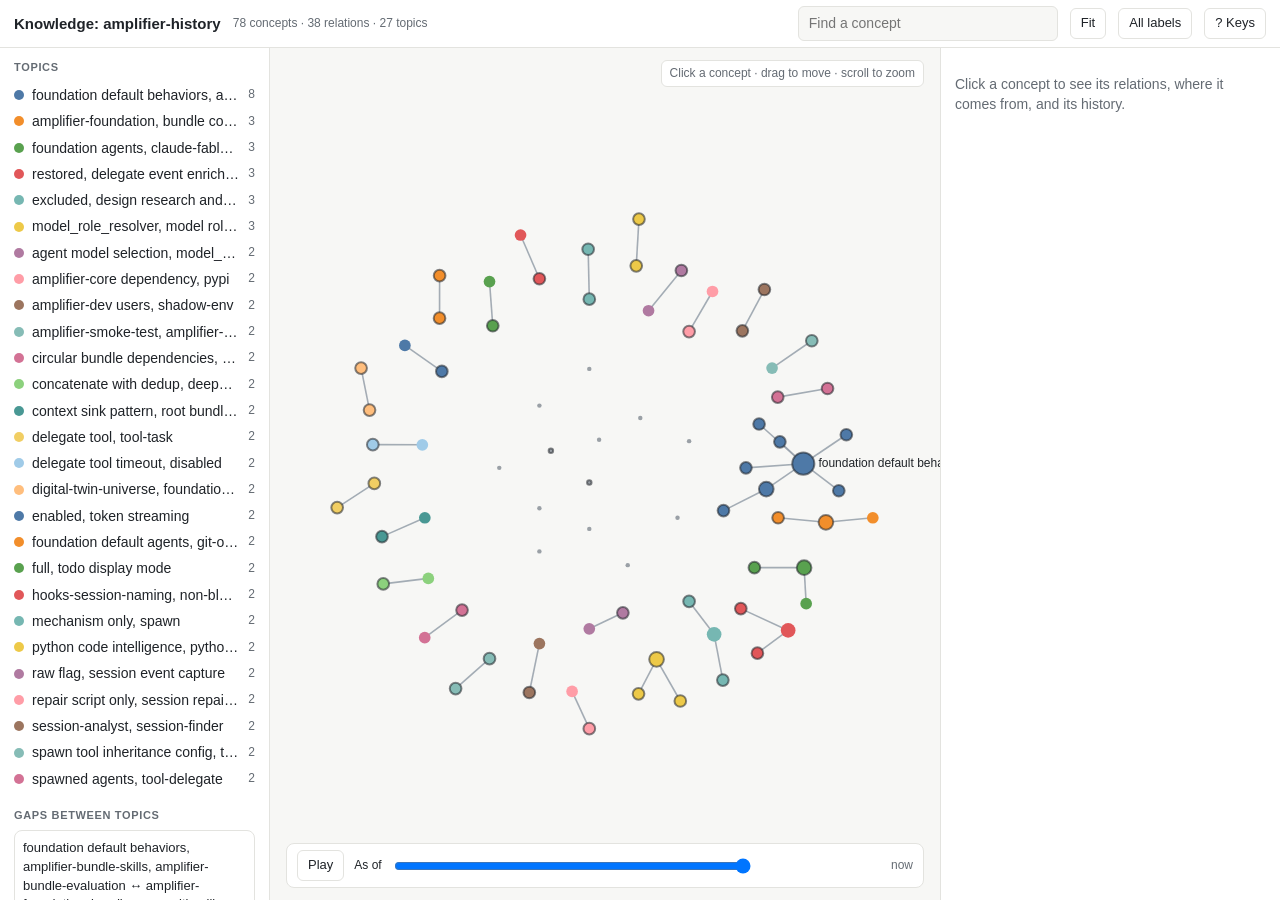
==== commit 9d146c16: "feat(examples): developer, researcher and policy-work examples; site and README lead with them Three" ====
--- a/site/assets/amplifier-history.html
+++ b/site/assets/amplifier-history.html
@@ -54,6 +54,14 @@
 #ticker { position: absolute; left: 16px; top: 12px; max-width: 46%; font-size: 12px; pointer-events: none; }
 #ticker div { background: var(--panel); border: 1px solid var(--line); border-left: 3px solid var(--accent);
   border-radius: 6px; padding: 4px 8px; margin-bottom: 4px; opacity: .95; }
+#why { display: none; position: absolute; left: 16px; top: 12px; max-width: min(480px, 60%); background: var(--panel);
+  border: 1px solid var(--line); border-left: 3px solid var(--accent); border-radius: 8px; padding: 10px 34px 10px 12px;
+  font-size: 13px; line-height: 1.45; box-shadow: 0 2px 10px rgba(0,0,0,.06); }
+#why .q { color: var(--muted); margin-bottom: 4px; }
+#why .alt { color: var(--muted); margin-top: 8px; font-size: 12px; }
+#why ul { margin: 4px 0 0; padding-left: 16px; }
+#why code { font-size: 11px; word-break: break-word; }
+#why button { position: absolute; right: 6px; top: 6px; border: 0; background: none; color: var(--muted); font-size: 16px; cursor: pointer; }
 #hint { position: absolute; right: 16px; top: 12px; color: var(--muted); font-size: 12px; background: var(--panel);
   border: 1px solid var(--line); border-radius: 6px; padding: 4px 8px; }
 .chip { display: inline-block; background: var(--chip); border-radius: 4px; padding: 1px 6px; font-size: 12px; margin-right: 4px; }
@@ -101,6 +109,7 @@
   <main>
     <canvas id="c" aria-label="Knowledge graph"></canvas>
     <div id="ticker"></div>
+    <div id="why" role="status" aria-live="polite"></div>
     <div id="hint">Click a concept · drag to move · scroll to zoom</div>
     <div id="keys">/ find · F fit · L labels · Esc clear<br>← → step through time · H history</div>
     <div id="time">
@@ -112,7 +121,7 @@
   </main>
   <aside id="right"><div id="detail" class="detail"><p class="empty">Click a concept to see its relations, where it comes from, and its history.</p></div></aside>
 </div>
-<script type="application/json" id="data">{"format":"knowledge-graph/1","graph":"amplifier-history","generated_at":"2026-10-07T11:04:43Z","as_of":null,"focus":null,"truncated":false,"last_event":156,"counts":{"nodes":78,"edges":58,"proximity":0,"topics":27},"nodes":[{"id":"agent model selection","label":"agent model selection","type":"decision","summary":"","community":6,"color":"#b07aa1","degree":1,"strength":4.0,"degree_norm":0.1667,"betweenness":0.0,"created_at":"2026-02-28T00:00:00Z","passages":[]},{"id":"amplifier-bundle-evaluation","label":"amplifier-bundle-evaluation","type":"component","summary":"","community":0,"color":"#4e79a7","degree":1,"strength":4.0,"degree_norm":0.1667,"betweenness":0.0,"created_at":"2026-05-29T00:00:00Z","passages":[]},{"id":"amplifier-bundle-llm-wiki","label":"amplifier-bundle-llm-wiki","type":"component","summary":"","community":0,"color":"#4e79a7","degree":1,"strength":4.0,"degree_norm":0.1667,"betweenness":0.0,"created_at":"2026-05-28T00:00:00Z","passages":[]},{"id":"amplifier-bundle-skills","label":"amplifier-bundle-skills","type":"component","summary":"","community":0,"color":"#4e79a7","degree":2,"strength":8.0,"degree_norm":0.3333,"betweenness":0.003,"created_at":"2026-02-22T00:00:00Z","passages":[]},{"id":"amplifier-core dependency","label":"amplifier-core dependency","type":"decision","summary":"","community":7,"color":"#ff9da7","degree":1,"strength":4.0,"degree_norm":0.1667,"betweenness":0.0,"created_at":"2026-02-28T00:00:00Z","passages":[]},{"id":"amplifier-dev users","label":"amplifier-dev users","type":"concept","summary":"","community":8,"color":"#9c755f","degree":1,"strength":4.0,"degree_norm":0.1667,"betweenness":0.0,"created_at":"2026-01-07T00:00:00Z","passages":[]},{"id":"amplifier-foundation","label":"amplifier-foundation","type":"component","summary":"","community":1,"color":"#f28e2b","degree":2,"strength":8.0,"degree_norm":0.3333,"betweenness":0.0005,"created_at":"2025-12-09T00:00:00Z","passages":[]},{"id":"amplifier-module-tool-skills","label":"amplifier-module-tool-skills","type":"component","summary":"","community":27,"color":"#9aa0a6","degree":0,"strength":0,"degree_norm":0.0,"betweenness":0.0,"created_at":"2026-01-04T00:00:00Z","passages":[]},{"id":"amplifier-smoke-test","label":"amplifier-smoke-test","type":"component","summary":"","community":9,"color":"#86bcb6","degree":1,"strength":4.0,"degree_norm":0.1667,"betweenness":0.0,"created_at":"2026-05-06T00:00:00Z","passages":[]},{"id":"amplifier-tester","label":"amplifier-tester","type":"component","summary":"","community":9,"color":"#86bcb6","degree":1,"strength":4.0,"degree_norm":0.1667,"betweenness":0.0,"created_at":"2026-05-06T00:00:00Z","passages":[]},{"id":"auto","label":"auto","type":"concept","summary":"","community":28,"color":"#9aa0a6","degree":0,"strength":0,"degree_norm":0.0,"betweenness":0.0,"created_at":"2025-12-30T00:00:00Z","passages":[]},{"id":"bundle composition library","label":"bundle composition library","type":"concept","summary":"","community":1,"color":"#f28e2b","degree":1,"strength":4.0,"degree_norm":0.1667,"betweenness":0.0,"created_at":"2025-12-09T00:00:00Z","passages":[]},{"id":"bundle spawn field","label":"bundle spawn field","type":"concept","summary":"","community":29,"color":"#9aa0a6","degree":0,"strength":0,"degree_norm":0.0,"betweenness":0.0,"created_at":"2026-01-01T00:00:00Z","passages":[]},{"id":"circular bundle dependencies","label":"circular bundle dependencies","type":"policy","summary":"","community":10,"color":"#d37295","degree":1,"strength":4.0,"degree_norm":0.1667,"betweenness":0.0,"created_at":"2026-01-22T00:00:00Z","passages":[]},{"id":"class-based model routing","label":"class-based model routing","type":"concept","summary":"","community":30,"color":"#9aa0a6","degree":0,"strength":0,"degree_norm":0.0,"betweenness":0.0,"created_at":"2026-02-28T00:00:00Z","passages":[]},{"id":"claude-fable-","label":"claude-fable-*","type":"concept","summary":"","community":2,"color":"#59a14f","degree":1,"strength":4.0,"degree_norm":0.1667,"betweenness":0.0,"created_at":"2026-07-07T00:00:00Z","passages":[]},{"id":"concatenate with dedup","label":"concatenate with dedup","type":"concept","summary":"","community":11,"color":"#8cd17d","degree":1,"strength":4.0,"degree_norm":0.1667,"betweenness":0.0,"created_at":"2026-03-07T00:00:00Z","passages":[]},{"id":"context sink pattern","label":"context sink pattern","type":"policy","summary":"","community":12,"color":"#499894","degree":1,"strength":4.0,"degree_norm":0.1667,"betweenness":0.0,"created_at":"2026-02-03T00:00:00Z","passages":[]},{"id":"debug flag","label":"debug flag","type":"concept","summary":"","community":31,"color":"#9aa0a6","degree":0,"strength":0,"degree_norm":0.0,"betweenness":0.0,"created_at":"2026-01-25T00:00:00Z","passages":[]},{"id":"deep_merge list handling","label":"deep_merge list handling","type":"policy","summary":"","community":11,"color":"#8cd17d","degree":1,"strength":4.0,"degree_norm":0.1667,"betweenness":0.0,"created_at":"2026-03-07T00:00:00Z","passages":[]},{"id":"delegate event enrichment","label":"delegate event enrichment","type":"capability","summary":"","community":3,"color":"#e15759","degree":1,"strength":4.0,"degree_norm":0.1667,"betweenness":0.0,"created_at":"2026-03-06T00:00:00Z","passages":[]},{"id":"delegate tool","label":"delegate tool","type":"component","summary":"","community":13,"color":"#f1ce63","degree":1,"strength":4.0,"degree_norm":0.1667,"betweenness":0.0,"created_at":"2026-02-01T00:00:00Z","passages":[]},{"id":"delegate tool timeout","label":"delegate tool timeout","type":"decision","summary":"","community":14,"color":"#a0cbe8","degree":1,"strength":4.0,"degree_norm":0.1667,"betweenness":0.0,"created_at":"2026-02-08T00:00:00Z","passages":[]},{"id":"design research and generation behaviors","label":"design research and generation behaviors","type":"component","summary":"","community":4,"color":"#76b7b2","degree":1,"strength":4.0,"degree_norm":0.1667,"betweenness":0.0,"created_at":"2026-03-04T00:00:00Z","passages":[]},{"id":"design-intelligence","label":"design-intelligence","type":"component","summary":"","community":0,"color":"#4e79a7","degree":1,"strength":4.0,"degree_norm":0.1667,"betweenness":0.0,"created_at":"2025-12-23T00:00:00Z","passages":[]},{"id":"digital-twin-universe","label":"digital-twin-universe","type":"component","summary":"","community":15,"color":"#ffbe7d","degree":1,"strength":4.0,"degree_norm":0.1667,"betweenness":0.0,"created_at":"2026-05-06T00:00:00Z","passages":[]},{"id":"disabled","label":"disabled","type":"concept","summary":"","community":14,"color":"#a0cbe8","degree":1,"strength":4.0,"degree_norm":0.1667,"betweenness":0.0,"created_at":"2026-02-08T00:00:00Z","passages":[]},{"id":"enabled","label":"enabled","type":"concept","summary":"","community":16,"color":"#4e79a7","degree":1,"strength":4.0,"degree_norm":0.1667,"betweenness":0.0,"created_at":"2026-05-31T00:00:00Z","passages":[]},{"id":"excluded","label":"excluded","type":"concept","summary":"","community":4,"color":"#76b7b2","degree":2,"strength":8.0,"degree_norm":0.3333,"betweenness":0.0005,"created_at":"2026-01-07T00:00:00Z","passages":[]},{"id":"experimental bundles","label":"experimental bundles","type":"component","summary":"","community":3,"color":"#e15759","degree":1,"strength":4.0,"degree_norm":0.1667,"betweenness":0.0,"created_at":"2026-02-01T00:00:00Z","passages":[]},{"id":"explicit provider preferences","label":"explicit provider preferences","type":"concept","summary":"","community":32,"color":"#9aa0a6","degree":0,"strength":0,"degree_norm":0.0,"betweenness":0.0,"created_at":"2026-02-28T00:00:00Z","passages":[]},{"id":"foundation agents","label":"foundation agents","type":"component","summary":"","community":2,"color":"#59a14f","degree":2,"strength":8.0,"degree_norm":0.3333,"betweenness":0.0005,"created_at":"2026-06-03T00:00:00Z","passages":[]},{"id":"foundation default agents","label":"foundation default agents","type":"policy","summary":"","community":17,"color":"#f28e2b","degree":1,"strength":4.0,"degree_norm":0.1667,"betweenness":0.0,"created_at":"2026-01-01T00:00:00Z","passages":[]},{"id":"foundation default behaviors","label":"foundation default behaviors","type":"policy","summary":"","community":0,"color":"#4e79a7","degree":6,"strength":24.0,"degree_norm":1.0,"betweenness":0.0099,"created_at":"2025-12-23T00:00:00Z","passages":[]},{"id":"foundation testing sandbox","label":"foundation testing sandbox","type":"capability","summary":"","community":15,"color":"#ffbe7d","degree":1,"strength":4.0,"degree_norm":0.1667,"betweenness":0.0,"created_at":"2026-01-12T00:00:00Z","passages":[]},{"id":"full","label":"full","type":"concept","summary":"","community":18,"color":"#59a14f","degree":1,"strength":4.0,"degree_norm":0.1667,"betweenness":0.0,"created_at":"2025-12-30T00:00:00Z","passages":[]},{"id":"git-ops, file-ops, web-research","label":"git-ops, file-ops, web-research","type":"component","summary":"","community":17,"color":"#f28e2b","degree":1,"strength":4.0,"degree_norm":0.1667,"betweenness":0.0,"created_at":"2026-01-01T00:00:00Z","passages":[]},{"id":"grpc adapter","label":"grpc adapter","type":"component","summary":"","community":1,"color":"#f28e2b","degree":1,"strength":4.0,"degree_norm":0.1667,"betweenness":0.0,"created_at":"2026-03-17T00:00:00Z","passages":[]},{"id":"hard error","label":"hard error","type":"concept","summary":"","community":33,"color":"#9aa0a6","degree":0,"strength":0,"degree_norm":0.0,"betweenness":0.0,"created_at":"2026-01-22T00:00:00Z","passages":[]},{"id":"honest stopping","label":"honest stopping","type":"policy","summary":"","community":2,"color":"#59a14f","degree":1,"strength":4.0,"degree_norm":0.1667,"betweenness":0.0,"created_at":"2026-06-03T00:00:00Z","passages":[]},{"id":"hooks-session-naming","label":"hooks-session-naming","type":"component","summary":"","community":19,"color":"#e15759","degree":1,"strength":4.0,"degree_norm":0.1667,"betweenness":0.0,"created_at":"2026-01-09T00:00:00Z","passages":[]},{"id":"included","label":"included","type":"concept","summary":"","community":34,"color":"#9aa0a6","degree":0,"strength":0,"degree_norm":0.0,"betweenness":0.0,"created_at":"2026-01-06T00:00:00Z","passages":[]},{"id":"lsp-python","label":"lsp-python","type":"component","summary":"","community":35,"color":"#9aa0a6","degree":0,"strength":0,"degree_norm":0.0,"betweenness":0.0,"created_at":"2025-12-28T00:00:00Z","passages":[]},{"id":"manual jsonl rewind","label":"manual jsonl rewind","type":"concept","summary":"","community":36,"color":"#9aa0a6","degree":0,"strength":0,"degree_norm":0.0,"betweenness":0.0,"created_at":"2025-12-31T00:00:00Z","passages":[]},{"id":"mechanism only","label":"mechanism only","type":"policy","summary":"","community":20,"color":"#76b7b2","degree":1,"strength":4.0,"degree_norm":0.1667,"betweenness":0.0,"created_at":"2025-12-13T00:00:00Z","passages":[]},{"id":"model role lookup","label":"model role lookup","type":"capability","summary":"","community":5,"color":"#edc948","degree":1,"strength":4.0,"degree_norm":0.1667,"betweenness":0.0,"created_at":"2026-02-28T00:00:00Z","passages":[]},{"id":"model_role","label":"model_role","type":"concept","summary":"","community":6,"color":"#b07aa1","degree":1,"strength":4.0,"degree_norm":0.1667,"betweenness":0.0,"created_at":"2026-02-28T00:00:00Z","passages":[]},{"id":"model_role_resolver","label":"model_role_resolver","type":"component","summary":"","community":5,"color":"#edc948","degree":2,"strength":8.0,"degree_norm":0.3333,"betweenness":0.0005,"created_at":"2026-05-13T00:00:00Z","passages":[]},{"id":"non-blocking async","label":"non-blocking async","type":"concept","summary":"","community":19,"color":"#e15759","degree":1,"strength":4.0,"degree_norm":0.1667,"betweenness":0.0,"created_at":"2026-04-01T00:00:00Z","passages":[]},{"id":"notification behaviors","label":"notification behaviors","type":"component","summary":"","community":4,"color":"#76b7b2","degree":1,"strength":4.0,"degree_norm":0.1667,"betweenness":0.0,"created_at":"2026-01-06T00:00:00Z","passages":[]},{"id":"present","label":"present","type":"concept","summary":"","community":37,"color":"#9aa0a6","degree":0,"strength":0,"degree_norm":0.0,"betweenness":0.0,"created_at":"2026-03-06T00:00:00Z","passages":[]},{"id":"pypi","label":"pypi","type":"concept","summary":"","community":7,"color":"#ff9da7","degree":1,"strength":4.0,"degree_norm":0.1667,"betweenness":0.0,"created_at":"2026-02-28T00:00:00Z","passages":[]},{"id":"python code intelligence","label":"python code intelligence","type":"capability","summary":"","community":21,"color":"#edc948","degree":1,"strength":4.0,"degree_norm":0.1667,"betweenness":0.0,"created_at":"2025-12-28T00:00:00Z","passages":[]},{"id":"python-dev","label":"python-dev","type":"component","summary":"","community":21,"color":"#edc948","degree":1,"strength":4.0,"degree_norm":0.1667,"betweenness":0.0,"created_at":"2026-01-09T00:00:00Z","passages":[]},{"id":"raw flag","label":"raw flag","type":"concept","summary":"","community":22,"color":"#b07aa1","degree":1,"strength":4.0,"degree_norm":0.1667,"betweenness":0.0,"created_at":"2026-03-06T00:00:00Z","passages":[]},{"id":"removed","label":"removed","type":"concept","summary":"","community":38,"color":"#9aa0a6","degree":0,"strength":0,"degree_norm":0.0,"betweenness":0.0,"created_at":"2026-02-01T00:00:00Z","passages":[]},{"id":"repair script only","label":"repair script only","type":"concept","summary":"","community":23,"color":"#ff9da7","degree":1,"strength":4.0,"degree_norm":0.1667,"betweenness":0.0,"created_at":"2026-03-18T00:00:00Z","passages":[]},{"id":"restored","label":"restored","type":"concept","summary":"","community":3,"color":"#e15759","degree":2,"strength":8.0,"degree_norm":0.3333,"betweenness":0.0005,"created_at":"2026-02-02T00:00:00Z","passages":[]},{"id":"root bundle context","label":"root bundle context","type":"concept","summary":"","community":12,"color":"#499894","degree":1,"strength":4.0,"degree_norm":0.1667,"betweenness":0.0,"created_at":"2026-02-03T00:00:00Z","passages":[]},{"id":"routing_matrix","label":"routing_matrix","type":"component","summary":"","community":5,"color":"#edc948","degree":1,"strength":4.0,"degree_norm":0.1667,"betweenness":0.0,"created_at":"2026-02-28T00:00:00Z","passages":[]},{"id":"session event capture","label":"session event capture","type":"decision","summary":"","community":22,"color":"#b07aa1","degree":1,"strength":4.0,"degree_norm":0.1667,"betweenness":0.0,"created_at":"2026-01-25T00:00:00Z","passages":[]},{"id":"session repair method","label":"session repair method","type":"policy","summary":"","community":23,"color":"#ff9da7","degree":1,"strength":4.0,"degree_norm":0.1667,"betweenness":0.0,"created_at":"2025-12-31T00:00:00Z","passages":[]},{"id":"session-analyst","label":"session-analyst","type":"component","summary":"","community":24,"color":"#9c755f","degree":1,"strength":4.0,"degree_norm":0.1667,"betweenness":0.0,"created_at":"2025-12-30T00:00:00Z","passages":[]},{"id":"session-finder","label":"session-finder","type":"component","summary":"","community":24,"color":"#9c755f","degree":1,"strength":4.0,"degree_norm":0.1667,"betweenness":0.0,"created_at":"2025-12-30T00:00:00Z","passages":[]},{"id":"shadow-env","label":"shadow-env","type":"component","summary":"","community":8,"color":"#9c755f","degree":1,"strength":4.0,"degree_norm":0.1667,"betweenness":0.0,"created_at":"2026-01-07T00:00:00Z","passages":[]},{"id":"spawn","label":"spawn","type":"capability","summary":"","community":20,"color":"#76b7b2","degree":1,"strength":4.0,"degree_norm":0.1667,"betweenness":0.0,"created_at":"2025-12-13T00:00:00Z","passages":[]},{"id":"spawn tool inheritance config","label":"spawn tool inheritance config","type":"decision","summary":"","community":25,"color":"#86bcb6","degree":1,"strength":4.0,"degree_norm":0.1667,"betweenness":0.0,"created_at":"2026-01-01T00:00:00Z","passages":[]},{"id":"spawned agents","label":"spawned agents","type":"policy","summary":"","community":26,"color":"#d37295","degree":1,"strength":4.0,"degree_norm":0.1667,"betweenness":0.0,"created_at":"2026-01-01T00:00:00Z","passages":[]},{"id":"superpowers-methodology","label":"superpowers-methodology","type":"component","summary":"","community":0,"color":"#4e79a7","degree":1,"strength":4.0,"degree_norm":0.1667,"betweenness":0.0,"created_at":"2026-02-22T00:00:00Z","passages":[]},{"id":"synchronous","label":"synchronous","type":"concept","summary":"","community":39,"color":"#9aa0a6","degree":0,"strength":0,"degree_norm":0.0,"betweenness":0.0,"created_at":"2026-01-09T00:00:00Z","passages":[]},{"id":"todo display mode","label":"todo display mode","type":"decision","summary":"","community":18,"color":"#59a14f","degree":1,"strength":4.0,"degree_norm":0.1667,"betweenness":0.0,"created_at":"2025-12-30T00:00:00Z","passages":[]},{"id":"token streaming","label":"token streaming","type":"capability","summary":"","community":16,"color":"#4e79a7","degree":1,"strength":4.0,"degree_norm":0.1667,"betweenness":0.0,"created_at":"2026-05-31T00:00:00Z","passages":[]},{"id":"tool-delegate","label":"tool-delegate","type":"component","summary":"","community":26,"color":"#d37295","degree":1,"strength":4.0,"degree_norm":0.1667,"betweenness":0.0,"created_at":"2026-02-27T00:00:00Z","passages":[]},{"id":"tool-mcp","label":"tool-mcp","type":"component","summary":"","community":0,"color":"#4e79a7","degree":1,"strength":4.0,"degree_norm":0.1667,"betweenness":0.0,"created_at":"2026-02-01T00:00:00Z","passages":[]},{"id":"tool-skills","label":"tool-skills","type":"component","summary":"","community":0,"color":"#4e79a7","degree":1,"strength":4.0,"degree_norm":0.1667,"betweenness":0.0,"created_at":"2026-01-04T00:00:00Z","passages":[]},{"id":"tool-task","label":"tool-task","type":"component","summary":"","community":13,"color":"#f1ce63","degree":1,"strength":4.0,"degree_norm":0.1667,"betweenness":0.0,"created_at":"2026-01-01T00:00:00Z","passages":[]},{"id":"tool-task config","label":"tool-task config","type":"concept","summary":"","community":25,"color":"#86bcb6","degree":1,"strength":4.0,"degree_norm":0.1667,"betweenness":0.0,"created_at":"2026-01-01T00:00:00Z","passages":[]},{"id":"warn and skip","label":"warn and skip","type":"concept","summary":"","community":10,"color":"#d37295","degree":1,"strength":4.0,"degree_norm":0.1667,"betweenness":0.0,"created_at":"2026-01-22T00:00:00Z","passages":[]}],"edges":[{"id":"e-c6d0b0eb255c","source":"amplifier-foundation","target":"bundle composition library","relation":"introduced_as","description":"The amplifier-foundation package was first implemented as the library for loading and composing bundles.","confidence":null,"weight":1.0,"method":"agent","agent":"historian","valid_from":"2025-12-09T00:00:00Z","valid_to":null,"invalidated_by":null,"chunk":null},{"id":"e-4c06d8177665","source":"spawn","target":"mechanism only","relation":"limited_to","description":"PreparedBundle.spawn() was simplified to pure mechanism, and agent-name resolution was moved to the app layer as policy.","confidence":null,"weight":1.0,"method":"agent","agent":"historian","valid_from":"2025-12-13T00:00:00Z","valid_to":null,"invalidated_by":null,"chunk":null},{"id":"e-fe2482e7165c","source":"foundation default behaviors","target":"design-intelligence","relation":"includes","description":"The design-intelligence behavior was included in the foundation bundle so design agents are available by default.","confidence":null,"weight":1.0,"method":"agent","agent":"historian","valid_from":"2025-12-23T00:00:00Z","valid_to":null,"invalidated_by":null,"chunk":null},{"id":"e-6a7316ee0bed","source":"python code intelligence","target":"lsp-python","relation":"provided_by","description":"The foundation bundle began including the lsp-python behavior for Python code intelligence via Pyright.","confidence":null,"weight":1.0,"method":"agent","agent":"historian","valid_from":"2025-12-28T00:00:00Z","valid_to":"2026-01-09T00:00:00Z","invalidated_by":"edge:e-9f5022509e1f","chunk":null},{"id":"e-341a6226408d","source":"todo display mode","target":"full","relation":"default_state","description":"The default todo display mode changed from 'auto' to 'full' so all items are always shown; auto-condensing became opt-in.","confidence":null,"weight":1.0,"method":"agent","agent":"historian","valid_from":"2025-12-30T00:00:00Z","valid_to":null,"invalidated_by":null,"chunk":null},{"id":"e-67a3a89e66fe","source":"todo display mode","target":"auto","relation":"default_state","description":"The new hooks-todo-display module shipped with display mode 'auto', switching to condensed view for long lists.","confidence":null,"weight":1.0,"method":"agent","agent":"historian","valid_from":"2025-12-30T00:00:00Z","valid_to":"2025-12-30T00:00:00Z","invalidated_by":"edge:e-341a6226408d","chunk":null},{"id":"e-baf7db59a93c","source":"session-finder","target":"session-analyst","relation":"renamed_to","description":"The session-finder agent was renamed session-analyst because its scope grew to debugging, safe log extraction and recovery.","confidence":null,"weight":1.0,"method":"agent","agent":"historian","valid_from":"2025-12-30T00:00:00Z","valid_to":null,"invalidated_by":null,"chunk":null},{"id":"e-1fc8101eccc0","source":"session repair method","target":"manual jsonl rewind","relation":"uses","description":"session-analyst gained rewind and repair guidance based on manually editing session files with backups.","confidence":null,"weight":1.0,"method":"agent","agent":"historian","valid_from":"2025-12-31T00:00:00Z","valid_to":"2026-03-18T00:00:00Z","invalidated_by":"edge:e-fbefe38aa4dd","chunk":null},{"id":"e-2c184bb14ec3","source":"spawned agents","target":"tool-task","relation":"exclude_tool","description":"Spawned agents were configured to exclude tool-task so they do the work themselves instead of delegating further.","confidence":null,"weight":1.0,"method":"agent","agent":"historian","valid_from":"2026-01-01T00:00:00Z","valid_to":"2026-02-27T00:00:00Z","invalidated_by":"edge:e-eafc6a474264","chunk":null},{"id":"e-35b3e7e59ce7","source":"spawn tool inheritance config","target":"bundle spawn field","relation":"lives_in","description":"A spawn field was added to the Bundle dataclass to control which tools spawned agents inherit.","confidence":null,"weight":1.0,"method":"agent","agent":"historian","valid_from":"2026-01-01T00:00:00Z","valid_to":"2026-01-01T00:00:00Z","invalidated_by":"edge:e-c214eaac8d81","chunk":null},{"id":"e-c214eaac8d81","source":"spawn tool inheritance config","target":"tool-task config","relation":"lives_in","description":"The spawn config moved out of Bundle into tool-task's own config, since tools own their configuration.","confidence":null,"weight":1.0,"method":"agent","agent":"historian","valid_from":"2026-01-01T00:00:00Z","valid_to":null,"invalidated_by":null,"chunk":null},{"id":"e-fdaf4b4637e2","source":"foundation default agents","target":"git-ops, file-ops, web-research","relation":"includes","description":"git-ops, file-ops and web-research were promoted to default agents, the latter two as context sinks that keep large outputs out of the main session.","confidence":null,"weight":1.0,"method":"agent","agent":"historian","valid_from":"2026-01-01T00:00:00Z","valid_to":null,"invalidated_by":null,"chunk":null},{"id":"e-f73700f8fb82","source":"tool-skills","target":"amplifier-module-tool-skills","relation":"sourced_from","description":"The tool-skills module was added to the foundation bundle from its standalone module repository, giving users the load_skill tool.","confidence":null,"weight":1.0,"method":"agent","agent":"historian","valid_from":"2026-01-04T00:00:00Z","valid_to":"2026-04-22T00:00:00Z","invalidated_by":"edge:e-cbfc6017d9b9","chunk":null},{"id":"e-db5fee99e88f","source":"notification behaviors","target":"included","relation":"default_state","description":"Desktop notification support from amplifier-bundle-notify was included in the foundation bundle.","confidence":null,"weight":1.0,"method":"agent","agent":"historian","valid_from":"2026-01-06T00:00:00Z","valid_to":"2026-01-07T00:00:00Z","invalidated_by":"edge:e-2d3428fe264a","chunk":null},{"id":"e-2d3428fe264a","source":"notification behaviors","target":"excluded","relation":"default_state","description":"Notification behaviors were removed from bundle defaults because they fired in every subprocess session; notifications became app-level policy.","confidence":null,"weight":1.0,"method":"agent","agent":"historian","valid_from":"2026-01-07T00:00:00Z","valid_to":null,"invalidated_by":null,"chunk":null},{"id":"e-40551575a6d7","source":"shadow-env","target":"amplifier-dev users","relation":"available_to","description":"The shadow sandbox environment bundle was added to the amplifier-dev bundle for testing ecosystem changes.","confidence":null,"weight":1.0,"method":"agent","agent":"historian","valid_from":"2026-01-07T00:00:00Z","valid_to":null,"invalidated_by":null,"chunk":null},{"id":"e-24e06709b859","source":"hooks-session-naming","target":"synchronous","relation":"execution_mode","description":"Session naming was made synchronous because session:end fired before prompt:complete and background naming never finished.","confidence":null,"weight":1.0,"method":"agent","agent":"historian","valid_from":"2026-01-09T00:00:00Z","valid_to":"2026-04-01T00:00:00Z","invalidated_by":"edge:e-9927ee79dd73","chunk":null},{"id":"e-9f5022509e1f","source":"python code intelligence","target":"python-dev","relation":"provided_by","description":"The lsp-python behavior was replaced by the full python-dev bundle in the foundation base, after dogfooding in amplifier-dev.","confidence":null,"weight":1.0,"method":"agent","agent":"historian","valid_from":"2026-01-09T00:00:00Z","valid_to":null,"invalidated_by":null,"chunk":null},{"id":"e-4319cf69a015","source":"foundation testing sandbox","target":"shadow-env","relation":"provided_by","description":"The shadow bundle moved from amplifier-dev into the foundation bundle, positioned as a general-purpose OS isolation tool for all foundation users.","confidence":null,"weight":1.0,"method":"agent","agent":"historian","valid_from":"2026-01-12T00:00:00Z","valid_to":"2026-05-06T00:00:00Z","invalidated_by":"edge:e-9207625e4d09","chunk":null},{"id":"e-8310d3ffe016","source":"circular bundle dependencies","target":"hard error","relation":"handled_as","description":"Circular and diamond dependency detection was reworked, and true circular dependencies were made to raise an error.","confidence":null,"weight":1.0,"method":"agent","agent":"historian","valid_from":"2026-01-22T00:00:00Z","valid_to":"2026-01-22T00:00:00Z","invalidated_by":"edge:e-d49d2ddf32f3","chunk":null},{"id":"e-d49d2ddf32f3","source":"circular bundle dependencies","target":"warn and skip","relation":"handled_as","description":"Graceful degradation was restored because hard errors on circular dependencies stopped the app and hid the real errors.","confidence":null,"weight":1.0,"method":"agent","agent":"historian","valid_from":"2026-01-22T00:00:00Z","valid_to":null,"invalidated_by":null,"chunk":null},{"id":"e-1a492a5b5c57","source":"session event capture","target":"debug flag","relation":"configured_by","description":"Session debug logging was turned on by default (debug: true in foundation, raw_debug in amplifier-dev).","confidence":null,"weight":1.0,"method":"agent","agent":"historian","valid_from":"2026-01-25T00:00:00Z","valid_to":"2026-03-06T00:00:00Z","invalidated_by":"edge:e-70d0a21ae696","chunk":null},{"id":"e-2217a70a1932","source":"experimental bundles","target":"removed","relation":"status","description":"The experiments folder was deleted when the delegate tool was promoted, as no longer needed.","confidence":null,"weight":1.0,"method":"agent","agent":"historian","valid_from":"2026-02-01T00:00:00Z","valid_to":"2026-02-02T00:00:00Z","invalidated_by":"edge:e-4434778a76ba","chunk":null},{"id":"e-b57831c92352","source":"foundation default behaviors","target":"tool-mcp","relation":"includes","description":"The MCP tool module was included by default because it is silent when unconfigured.","confidence":null,"weight":1.0,"method":"agent","agent":"historian","valid_from":"2026-02-01T00:00:00Z","valid_to":null,"invalidated_by":null,"chunk":null},{"id":"e-df06ac55a452","source":"tool-task","target":"delegate tool","relation":"replaced_by","description":"The experimental delegate tool was promoted to production in foundation v2.0.0, replacing the legacy task tool (breaking change).","confidence":null,"weight":1.0,"method":"agent","agent":"historian","valid_from":"2026-02-01T00:00:00Z","valid_to":null,"invalidated_by":null,"chunk":null},{"id":"e-4434778a76ba","source":"experimental bundles","target":"restored","relation":"status","description":"The experimental bundles were restored so users can compare experimental and production system prompts.","confidence":null,"weight":1.0,"method":"agent","agent":"historian","valid_from":"2026-02-02T00:00:00Z","valid_to":null,"invalidated_by":null,"chunk":null},{"id":"e-fccbb9591dc3","source":"root bundle context","target":"context sink pattern","relation":"reduced_by","description":"Root context was cut from about 36K to about 11K tokens by moving philosophy docs into the specialist agents that need them.","confidence":null,"weight":1.0,"method":"agent","agent":"historian","valid_from":"2026-02-03T00:00:00Z","valid_to":null,"invalidated_by":null,"chunk":null},{"id":"e-06bcee87f803","source":"delegate tool timeout","target":"disabled","relation":"default_state","description":"The delegate tool timeout was wired up with a default of None (disabled) instead of a dead 300s value.","confidence":null,"weight":1.0,"method":"agent","agent":"historian","valid_from":"2026-02-08T00:00:00Z","valid_to":null,"invalidated_by":null,"chunk":null},{"id":"e-06fe4988634c","source":"foundation default behaviors","target":"superpowers-methodology","relation":"includes","description":"The superpowers bundle was included so all foundation users get its agents, modes and skills.","confidence":null,"weight":1.0,"method":"agent","agent":"historian","valid_from":"2026-02-22T00:00:00Z","valid_to":null,"invalidated_by":null,"chunk":null},{"id":"e-93019f77c601","source":"foundation default behaviors","target":"amplifier-bundle-skills","relation":"includes","description":"The foundation bundle switched its skills include to amplifier-bundle-skills, which wraps tool-skills and adds curated skills.","confidence":null,"weight":1.0,"method":"agent","agent":"historian","valid_from":"2026-02-22T00:00:00Z","valid_to":null,"invalidated_by":null,"chunk":null},{"id":"e-eafc6a474264","source":"spawned agents","target":"tool-delegate","relation":"exclude_tool","description":"exclude_tools was corrected to use the module name tool-delegate, because the wrong key let agents recurse 22 levels deep.","confidence":null,"weight":1.0,"method":"agent","agent":"historian","valid_from":"2026-02-27T00:00:00Z","valid_to":null,"invalidated_by":null,"chunk":null},{"id":"e-1befc8fe0cf4","source":"agent model selection","target":"model_role","relation":"uses","description":"Agents gained model_role frontmatter, and foundation began including the routing-matrix bundle to resolve roles to models.","confidence":null,"weight":1.0,"method":"agent","agent":"historian","valid_from":"2026-02-28T00:00:00Z","valid_to":null,"invalidated_by":null,"chunk":null},{"id":"e-4244a3687cdf","source":"agent model selection","target":"explicit provider preferences","relation":"uses","description":"Class-based model routing (PRs #96 to #100) was reverted the same day.","confidence":null,"weight":1.0,"method":"agent","agent":"historian","valid_from":"2026-02-28T00:00:00Z","valid_to":"2026-02-28T00:00:00Z","invalidated_by":"edge:e-1befc8fe0cf4","chunk":null},{"id":"e-72dc13b24ead","source":"agent model selection","target":"class-based model routing","relation":"uses","description":"Class-based model routing (fast, balanced, powerful classes) was added to provider preferences.","confidence":null,"weight":1.0,"method":"agent","agent":"historian","valid_from":"2026-02-28T00:00:00Z","valid_to":"2026-02-28T00:00:00Z","invalidated_by":"edge:e-4244a3687cdf","chunk":null},{"id":"e-80f33aa18a59","source":"model role lookup","target":"routing_matrix","relation":"reads_from","description":"tool-delegate resolved model_role through the routing matrix integration.","confidence":null,"weight":1.0,"method":"agent","agent":"historian","valid_from":"2026-02-28T00:00:00Z","valid_to":"2026-05-13T00:00:00Z","invalidated_by":"edge:e-b191d68a93d6","chunk":null},{"id":"e-e24af668d47f","source":"amplifier-core dependency","target":"pypi","relation":"sourced_from","description":"The amplifier-core dependency was switched from git to PyPI for the Rust kernel.","confidence":null,"weight":1.0,"method":"agent","agent":"historian","valid_from":"2026-02-28T00:00:00Z","valid_to":null,"invalidated_by":null,"chunk":null},{"id":"e-94214dcedc14","source":"design research and generation behaviors","target":"included","relation":"default_state","description":"Design research and generation behaviors were added to foundation defaults so all users get design agents.","confidence":null,"weight":1.0,"method":"agent","agent":"historian","valid_from":"2026-03-04T00:00:00Z","valid_to":"2026-03-04T00:00:00Z","invalidated_by":"edge:e-b82776b33065","chunk":null},{"id":"e-b82776b33065","source":"design research and generation behaviors","target":"excluded","relation":"default_state","description":"The design delegation change was reverted the same day.","confidence":null,"weight":1.0,"method":"agent","agent":"historian","valid_from":"2026-03-04T00:00:00Z","valid_to":null,"invalidated_by":null,"chunk":null},{"id":"e-3480680ec05f","source":"delegate event enrichment","target":"present","relation":"status","description":"Delegate events were enriched with tool_call_id, parallel_group_id and session metadata (CP-4).","confidence":null,"weight":1.0,"method":"agent","agent":"historian","valid_from":"2026-03-06T00:00:00Z","valid_to":"2026-03-07T00:00:00Z","invalidated_by":"edge:e-da797af1f061","chunk":null},{"id":"e-70d0a21ae696","source":"session event capture","target":"raw flag","relation":"configured_by","description":"Bundle configs moved from debug/raw_debug to raw: true because providers now read 'raw' and the old flags emitted nothing.","confidence":null,"weight":1.0,"method":"agent","agent":"historian","valid_from":"2026-03-06T00:00:00Z","valid_to":null,"invalidated_by":null,"chunk":null},{"id":"e-da797af1f061","source":"delegate event enrichment","target":"removed","relation":"status","description":"PR #119 rewrote overlapping parts of the delegate tool and accidentally removed the CP-4 enrichment code.","confidence":null,"weight":1.0,"method":"agent","agent":"historian","valid_from":"2026-03-07T00:00:00Z","valid_to":"2026-03-10T00:00:00Z","invalidated_by":"edge:e-861c907a8cd5","chunk":null},{"id":"e-e66c4a5ffa27","source":"deep_merge list handling","target":"concatenate with dedup","relation":"set_to","description":"deep_merge now concatenates lists instead of replacing them, fixing silent config loss in bundle composition.","confidence":null,"weight":1.0,"method":"agent","agent":"historian","valid_from":"2026-03-07T00:00:00Z","valid_to":null,"invalidated_by":null,"chunk":null},{"id":"e-861c907a8cd5","source":"delegate event enrichment","target":"restored","relation":"status","description":"The CP-4 delegate event enrichment was re-landed on top of PR #119.","confidence":null,"weight":1.0,"method":"agent","agent":"historian","valid_from":"2026-03-10T00:00:00Z","valid_to":null,"invalidated_by":null,"chunk":null},{"id":"e-30f47379b363","source":"grpc adapter","target":"amplifier-foundation","relation":"added_to","description":"A subprocess-based Python gRPC adapter was added so non-Python hosts can use Python Amplifier modules.","confidence":null,"weight":1.0,"method":"agent","agent":"historian","valid_from":"2026-03-17T00:00:00Z","valid_to":null,"invalidated_by":null,"chunk":null},{"id":"e-fbefe38aa4dd","source":"session repair method","target":"repair script only","relation":"uses","description":"Manual JSONL repair was removed from session-analyst; the Python repair script became the only path because manual edits made sessions worse.","confidence":null,"weight":1.0,"method":"agent","agent":"historian","valid_from":"2026-03-18T00:00:00Z","valid_to":null,"invalidated_by":null,"chunk":null},{"id":"e-9927ee79dd73","source":"hooks-session-naming","target":"non-blocking async","relation":"execution_mode","description":"Session naming became non-blocking with a session:end drain handler and model_role routing.","confidence":null,"weight":1.0,"method":"agent","agent":"historian","valid_from":"2026-04-01T00:00:00Z","valid_to":null,"invalidated_by":null,"chunk":null},{"id":"e-cbfc6017d9b9","source":"tool-skills","target":"amplifier-bundle-skills","relation":"sourced_from","description":"The tool-skills source was redirected from the deprecated standalone module to amplifier-bundle-skills.","confidence":null,"weight":1.0,"method":"agent","agent":"historian","valid_from":"2026-04-22T00:00:00Z","valid_to":null,"invalidated_by":null,"chunk":null},{"id":"e-3ac15e7e0afe","source":"amplifier-smoke-test","target":"amplifier-tester","relation":"replaced_by","description":"The amplifier-smoke-test agent was deleted and replaced by amplifier-tester:validator.","confidence":null,"weight":1.0,"method":"agent","agent":"historian","valid_from":"2026-05-06T00:00:00Z","valid_to":null,"invalidated_by":null,"chunk":null},{"id":"e-9207625e4d09","source":"foundation testing sandbox","target":"digital-twin-universe","relation":"provided_by","description":"shadow-env was replaced ecosystem-wide by amplifier-tester and digital-twin-universe, and foundation swapped its include, agents, recipes and docs.","confidence":null,"weight":1.0,"method":"agent","agent":"historian","valid_from":"2026-05-06T00:00:00Z","valid_to":null,"invalidated_by":null,"chunk":null},{"id":"e-b191d68a93d6","source":"model role lookup","target":"model_role_resolver","relation":"reads_from","description":"The routing_matrix session state was replaced by a duck-typed model_role_resolver capability so other routing strategies can plug in; backward compatibility was dropped.","confidence":null,"weight":1.0,"method":"agent","agent":"historian","valid_from":"2026-05-13T00:00:00Z","valid_to":null,"invalidated_by":null,"chunk":null},{"id":"e-b6861b40a8ed","source":"routing_matrix","target":"model_role_resolver","relation":"renamed_to","description":"The routing_matrix capability was renamed model_role_resolver.","confidence":null,"weight":1.0,"method":"agent","agent":"historian","valid_from":"2026-05-13T00:00:00Z","valid_to":null,"invalidated_by":null,"chunk":null},{"id":"e-cdc66979ba47","source":"foundation default behaviors","target":"amplifier-bundle-llm-wiki","relation":"includes","description":"amplifier-bundle-llm-wiki was included as a default-on behavior with near-zero cost when its modes are dormant.","confidence":null,"weight":1.0,"method":"agent","agent":"historian","valid_from":"2026-05-28T00:00:00Z","valid_to":null,"invalidated_by":null,"chunk":null},{"id":"e-e209dc53ffa0","source":"foundation default behaviors","target":"amplifier-bundle-evaluation","relation":"includes","description":"amplifier-bundle-evaluation was included as a default-on behavior with zero ambient token cost.","confidence":null,"weight":1.0,"method":"agent","agent":"historian","valid_from":"2026-05-29T00:00:00Z","valid_to":null,"invalidated_by":null,"chunk":null},{"id":"e-26e8d4c3ba6a","source":"token streaming","target":"enabled","relation":"default_state","description":"The token-streaming overlay was enabled by default (TTY-gated, opt-out).","confidence":null,"weight":1.0,"method":"agent","agent":"historian","valid_from":"2026-05-31T00:00:00Z","valid_to":"2026-05-31T00:00:00Z","invalidated_by":"edge:e-c4ae652b6b01","chunk":null},{"id":"e-c4ae652b6b01","source":"token streaming","target":"disabled","relation":"default_state","description":"Default-on streaming was paused as temporary while delegate-session handling and interleaved assistant messages were finished.","confidence":null,"weight":1.0,"method":"agent","agent":"historian","valid_from":"2026-05-31T00:00:00Z","valid_to":"2026-06-01T00:00:00Z","invalidated_by":"edge:e-ce4a10e8c1c7","chunk":null},{"id":"e-ce4a10e8c1c7","source":"token streaming","target":"enabled","relation":"default_state","description":"Token streaming was re-enabled by default at the policy layer once sub-agent output curation and the double-render fix were done.","confidence":null,"weight":1.0,"method":"agent","agent":"historian","valid_from":"2026-06-01T00:00:00Z","valid_to":null,"invalidated_by":null,"chunk":null},{"id":"e-2eeed1d2ede9","source":"honest stopping","target":"foundation agents","relation":"added_to","description":"Agents got an Honest Stopping escape hatch to refuse and report instead of fabricating, after git-ops invented PR verification.","confidence":null,"weight":1.0,"method":"agent","agent":"historian","valid_from":"2026-06-03T00:00:00Z","valid_to":null,"invalidated_by":null,"chunk":null},{"id":"e-e0df0c539222","source":"foundation agents","target":"claude-fable-","relation":"prefer_model","description":"Agent provider preferences now list claude-fable-* first and prompts were trimmed, since no earlier wildcard matched fable-5.","confidence":null,"weight":1.0,"method":"agent","agent":"historian","valid_from":"2026-07-07T00:00:00Z","valid_to":null,"invalidated_by":null,"chunk":null}],"proximity":[],"topics":[{"id":0,"label":"foundation default behaviors, amplifier-bundle-skills, amplifier-bundle-evaluation","size":8,"color":"#4e79a7","summary":""},{"id":1,"label":"amplifier-foundation, bundle composition library, grpc adapter","size":3,"color":"#f28e2b","summary":""},{"id":2,"label":"foundation agents, claude-fable-, honest stopping","size":3,"color":"#59a14f","summary":""},{"id":3,"label":"restored, delegate event enrichment, experimental bundles","size":3,"color":"#e15759","summary":""},{"id":4,"label":"excluded, design research and generation behaviors, notification behaviors","size":3,"color":"#76b7b2","summary":""},{"id":5,"label":"model_role_resolver, model role lookup, routing_matrix","size":3,"color":"#edc948","summary":""},{"id":6,"label":"agent model selection, model_role","size":2,"color":"#b07aa1","summary":""},{"id":7,"label":"amplifier-core dependency, pypi","size":2,"color":"#ff9da7","summary":""},{"id":8,"label":"amplifier-dev users, shadow-env","size":2,"color":"#9c755f","summary":""},{"id":9,"label":"amplifier-smoke-test, amplifier-tester","size":2,"color":"#86bcb6","summary":""},{"id":10,"label":"circular bundle dependencies, warn and skip","size":2,"color":"#d37295","summary":""},{"id":11,"label":"concatenate with dedup, deep_merge list handling","size":2,"color":"#8cd17d","summary":""},{"id":12,"label":"context sink pattern, root bundle context","size":2,"color":"#499894","summary":""},{"id":13,"label":"delegate tool, tool-task","size":2,"color":"#f1ce63","summary":""},{"id":14,"label":"delegate tool timeout, disabled","size":2,"color":"#a0cbe8","summary":""},{"id":15,"label":"digital-twin-universe, foundation testing sandbox","size":2,"color":"#ffbe7d","summary":""},{"id":16,"label":"enabled, token streaming","size":2,"color":"#4e79a7","summary":""},{"id":17,"label":"foundation default agents, git-ops, file-ops, web-research","size":2,"color":"#f28e2b","summary":""},{"id":18,"label":"full, todo display mode","size":2,"color":"#59a14f","summary":""},{"id":19,"label":"hooks-session-naming, non-blocking async","size":2,"color":"#e15759","summary":""},{"id":20,"label":"mechanism only, spawn","size":2,"color":"#76b7b2","summary":""},{"id":21,"label":"python code intelligence, python-dev","size":2,"color":"#edc948","summary":""},{"id":22,"label":"raw flag, session event capture","size":2,"color":"#b07aa1","summary":""},{"id":23,"label":"repair script only, session repair method","size":2,"color":"#ff9da7","summary":""},{"id":24,"label":"session-analyst, session-finder","size":2,"color":"#9c755f","summary":""},{"id":25,"label":"spawn tool inheritance config, tool-task config","size":2,"color":"#86bcb6","summary":""},{"id":26,"label":"spawned agents, tool-delegate","size":2,"color":"#d37295","summary":""}],"gaps":[{"between":[0,1],"score":1.0,"observed_weight":0.0,"expected_weight":2.95,"size":[8,3],"bridge_candidates":[["foundation default behaviors","amplifier-bundle-skills","amplifier-bundle-evaluation"],["amplifier-foundation","bundle composition library","grpc adapter"]],"topics":["foundation default behaviors, amplifier-bundle-skills, amplifier-bundle-evaluation","amplifier-foundation, bundle composition library, grpc adapter"],"prompt":"Two developed topics are barely linked: [foundation default behaviors, amplifier-bundle-skills, amplifier-bundle-evaluation] and [amplifier-foundation, bundle composition library, grpc adapter]. What would connect foundation default behaviors and amplifier-foundation?"},{"between":[0,2],"score":1.0,"observed_weight":0.0,"expected_weight":2.95,"size":[8,3],"bridge_candidates":[["foundation default behaviors","amplifier-bundle-skills","amplifier-bundle-evaluation"],["foundation agents","claude-fable-","honest stopping"]],"topics":["foundation default behaviors, amplifier-bundle-skills, amplifier-bundle-evaluation","foundation agents, claude-fable-, honest stopping"],"prompt":"Two developed topics are barely linked: [foundation default behaviors, amplifier-bundle-skills, amplifier-bundle-evaluation] and [foundation agents, claude-fable-, honest stopping]. What would connect foundation default behaviors and foundation agents?"},{"between":[0,3],"score":1.0,"observed_weight":0.0,"expected_weight":2.95,"size":[8,3],"bridge_candidates":[["foundation default behaviors","amplifier-bundle-skills","amplifier-bundle-evaluation"],["restored","delegate event enrichment","experimental bundles"]],"topics":["foundation default behaviors, amplifier-bundle-skills, amplifier-bundle-evaluation","restored, delegate event enrichment, experimental bundles"],"prompt":"Two developed topics are barely linked: [foundation default behaviors, amplifier-bundle-skills, amplifier-bundle-evaluation] and [restored, delegate event enrichment, experimental bundles]. What would connect foundation default behaviors and restored?"},{"between":[0,4],"score":1.0,"observed_weight":0.0,"expected_weight":2.95,"size":[8,3],"bridge_candidates":[["foundation default behaviors","amplifier-bundle-skills","amplifier-bundle-evaluation"],["excluded","design research and generation behaviors","notification behaviors"]],"topics":["foundation default behaviors, amplifier-bundle-skills, amplifier-bundle-evaluation","excluded, design research and generation behaviors, notification behaviors"],"prompt":"Two developed topics are barely linked: [foundation default behaviors, amplifier-bundle-skills, amplifier-bundle-evaluation] and [excluded, design research and generation behaviors, notification behaviors]. What would connect foundation default behaviors and excluded?"},{"between":[0,5],"score":1.0,"observed_weight":0.0,"expected_weight":2.95,"size":[8,3],"bridge_candidates":[["foundation default behaviors","amplifier-bundle-skills","amplifier-bundle-evaluation"],["model_role_resolver","model role lookup","routing_matrix"]],"topics":["foundation default behaviors, amplifier-bundle-skills, amplifier-bundle-evaluation","model_role_resolver, model role lookup, routing_matrix"],"prompt":"Two developed topics are barely linked: [foundation default behaviors, amplifier-bundle-skills, amplifier-bundle-evaluation] and [model_role_resolver, model role lookup, routing_matrix]. What would connect foundation default behaviors and model_role_resolver?"}],"diversity":{"state":"dispersed","modularity":0.9377,"top_topic_share":0.123,"advice":"Many loosely linked topics. Find the bridges, or narrow the focus."},"time":{"first":"2025-12-09T00:00:00Z","last":"2026-07-07T00:00:00Z","marks":["2025-12-09T00:00:00Z","2025-12-13T00:00:00Z","2025-12-23T00:00:00Z","2025-12-28T00:00:00Z","2025-12-30T00:00:00Z","2025-12-31T00:00:00Z","2026-01-01T00:00:00Z","2026-01-04T00:00:00Z","2026-01-06T00:00:00Z","2026-01-07T00:00:00Z","2026-01-09T00:00:00Z","2026-01-12T00:00:00Z","2026-01-22T00:00:00Z","2026-01-25T00:00:00Z","2026-02-01T00:00:00Z","2026-02-02T00:00:00Z","2026-02-03T00:00:00Z","2026-02-08T00:00:00Z","2026-02-22T00:00:00Z","2026-02-27T00:00:00Z","2026-02-28T00:00:00Z","2026-03-04T00:00:00Z","2026-03-06T00:00:00Z","2026-03-07T00:00:00Z","2026-03-10T00:00:00Z","2026-03-17T00:00:00Z","2026-03-18T00:00:00Z","2026-04-01T00:00:00Z","2026-04-22T00:00:00Z","2026-05-06T00:00:00Z","2026-05-13T00:00:00Z","2026-05-28T00:00:00Z","2026-05-29T00:00:00Z","2026-05-31T00:00:00Z","2026-06-01T00:00:00Z","2026-06-03T00:00:00Z","2026-07-07T00:00:00Z"]}}</script>
+<script type="application/json" id="data">{"format":"knowledge-graph/1","graph":"amplifier-history","generated_at":"2026-10-09T00:30:51Z","as_of":null,"focus":null,"truncated":false,"last_event":156,"counts":{"nodes":78,"edges":58,"proximity":0,"topics":27},"nodes":[{"id":"agent model selection","label":"agent model selection","type":"decision","summary":"","community":6,"color":"#b07aa1","degree":1,"strength":4.0,"degree_norm":0.1667,"betweenness":0.0,"created_at":"2026-02-28T00:00:00Z","passages":[]},{"id":"amplifier-bundle-evaluation","label":"amplifier-bundle-evaluation","type":"component","summary":"","community":0,"color":"#4e79a7","degree":1,"strength":4.0,"degree_norm":0.1667,"betweenness":0.0,"created_at":"2026-05-29T00:00:00Z","passages":[]},{"id":"amplifier-bundle-llm-wiki","label":"amplifier-bundle-llm-wiki","type":"component","summary":"","community":0,"color":"#4e79a7","degree":1,"strength":4.0,"degree_norm":0.1667,"betweenness":0.0,"created_at":"2026-05-28T00:00:00Z","passages":[]},{"id":"amplifier-bundle-skills","label":"amplifier-bundle-skills","type":"component","summary":"","community":0,"color":"#4e79a7","degree":2,"strength":8.0,"degree_norm":0.3333,"betweenness":0.003,"created_at":"2026-02-22T00:00:00Z","passages":[]},{"id":"amplifier-core dependency","label":"amplifier-core dependency","type":"decision","summary":"","community":7,"color":"#ff9da7","degree":1,"strength":4.0,"degree_norm":0.1667,"betweenness":0.0,"created_at":"2026-02-28T00:00:00Z","passages":[]},{"id":"amplifier-dev users","label":"amplifier-dev users","type":"concept","summary":"","community":8,"color":"#9c755f","degree":1,"strength":4.0,"degree_norm":0.1667,"betweenness":0.0,"created_at":"2026-01-07T00:00:00Z","passages":[]},{"id":"amplifier-foundation","label":"amplifier-foundation","type":"component","summary":"","community":1,"color":"#f28e2b","degree":2,"strength":8.0,"degree_norm":0.3333,"betweenness":0.0005,"created_at":"2025-12-09T00:00:00Z","passages":[]},{"id":"amplifier-module-tool-skills","label":"amplifier-module-tool-skills","type":"component","summary":"","community":27,"color":"#9aa0a6","degree":0,"strength":0,"degree_norm":0.0,"betweenness":0.0,"created_at":"2026-01-04T00:00:00Z","passages":[]},{"id":"amplifier-smoke-test","label":"amplifier-smoke-test","type":"component","summary":"","community":9,"color":"#86bcb6","degree":1,"strength":4.0,"degree_norm":0.1667,"betweenness":0.0,"created_at":"2026-05-06T00:00:00Z","passages":[]},{"id":"amplifier-tester","label":"amplifier-tester","type":"component","summary":"","community":9,"color":"#86bcb6","degree":1,"strength":4.0,"degree_norm":0.1667,"betweenness":0.0,"created_at":"2026-05-06T00:00:00Z","passages":[]},{"id":"auto","label":"auto","type":"concept","summary":"","community":28,"color":"#9aa0a6","degree":0,"strength":0,"degree_norm":0.0,"betweenness":0.0,"created_at":"2025-12-30T00:00:00Z","passages":[]},{"id":"bundle composition library","label":"bundle composition library","type":"concept","summary":"","community":1,"color":"#f28e2b","degree":1,"strength":4.0,"degree_norm":0.1667,"betweenness":0.0,"created_at":"2025-12-09T00:00:00Z","passages":[]},{"id":"bundle spawn field","label":"bundle spawn field","type":"concept","summary":"","community":29,"color":"#9aa0a6","degree":0,"strength":0,"degree_norm":0.0,"betweenness":0.0,"created_at":"2026-01-01T00:00:00Z","passages":[]},{"id":"circular bundle dependencies","label":"circular bundle dependencies","type":"policy","summary":"","community":10,"color":"#d37295","degree":1,"strength":4.0,"degree_norm":0.1667,"betweenness":0.0,"created_at":"2026-01-22T00:00:00Z","passages":[]},{"id":"class-based model routing","label":"class-based model routing","type":"concept","summary":"","community":30,"color":"#9aa0a6","degree":0,"strength":0,"degree_norm":0.0,"betweenness":0.0,"created_at":"2026-02-28T00:00:00Z","passages":[]},{"id":"claude-fable-","label":"claude-fable-*","type":"concept","summary":"","community":2,"color":"#59a14f","degree":1,"strength":4.0,"degree_norm":0.1667,"betweenness":0.0,"created_at":"2026-07-07T00:00:00Z","passages":[]},{"id":"concatenate with dedup","label":"concatenate with dedup","type":"concept","summary":"","community":11,"color":"#8cd17d","degree":1,"strength":4.0,"degree_norm":0.1667,"betweenness":0.0,"created_at":"2026-03-07T00:00:00Z","passages":[]},{"id":"context sink pattern","label":"context sink pattern","type":"policy","summary":"","community":12,"color":"#499894","degree":1,"strength":4.0,"degree_norm":0.1667,"betweenness":0.0,"created_at":"2026-02-03T00:00:00Z","passages":[]},{"id":"debug flag","label":"debug flag","type":"concept","summary":"","community":31,"color":"#9aa0a6","degree":0,"strength":0,"degree_norm":0.0,"betweenness":0.0,"created_at":"2026-01-25T00:00:00Z","passages":[]},{"id":"deep_merge list handling","label":"deep_merge list handling","type":"policy","summary":"","community":11,"color":"#8cd17d","degree":1,"strength":4.0,"degree_norm":0.1667,"betweenness":0.0,"created_at":"2026-03-07T00:00:00Z","passages":[]},{"id":"delegate event enrichment","label":"delegate event enrichment","type":"capability","summary":"","community":3,"color":"#e15759","degree":1,"strength":4.0,"degree_norm":0.1667,"betweenness":0.0,"created_at":"2026-03-06T00:00:00Z","passages":[]},{"id":"delegate tool","label":"delegate tool","type":"component","summary":"","community":13,"color":"#f1ce63","degree":1,"strength":4.0,"degree_norm":0.1667,"betweenness":0.0,"created_at":"2026-02-01T00:00:00Z","passages":[]},{"id":"delegate tool timeout","label":"delegate tool timeout","type":"decision","summary":"","community":14,"color":"#a0cbe8","degree":1,"strength":4.0,"degree_norm":0.1667,"betweenness":0.0,"created_at":"2026-02-08T00:00:00Z","passages":[]},{"id":"design research and generation behaviors","label":"design research and generation behaviors","type":"component","summary":"","community":4,"color":"#76b7b2","degree":1,"strength":4.0,"degree_norm":0.1667,"betweenness":0.0,"created_at":"2026-03-04T00:00:00Z","passages":[]},{"id":"design-intelligence","label":"design-intelligence","type":"component","summary":"","community":0,"color":"#4e79a7","degree":1,"strength":4.0,"degree_norm":0.1667,"betweenness":0.0,"created_at":"2025-12-23T00:00:00Z","passages":[]},{"id":"digital-twin-universe","label":"digital-twin-universe","type":"component","summary":"","community":15,"color":"#ffbe7d","degree":1,"strength":4.0,"degree_norm":0.1667,"betweenness":0.0,"created_at":"2026-05-06T00:00:00Z","passages":[]},{"id":"disabled","label":"disabled","type":"concept","summary":"","community":14,"color":"#a0cbe8","degree":1,"strength":4.0,"degree_norm":0.1667,"betweenness":0.0,"created_at":"2026-02-08T00:00:00Z","passages":[]},{"id":"enabled","label":"enabled","type":"concept","summary":"","community":16,"color":"#4e79a7","degree":1,"strength":4.0,"degree_norm":0.1667,"betweenness":0.0,"created_at":"2026-05-31T00:00:00Z","passages":[]},{"id":"excluded","label":"excluded","type":"concept","summary":"","community":4,"color":"#76b7b2","degree":2,"strength":8.0,"degree_norm":0.3333,"betweenness":0.0005,"created_at":"2026-01-07T00:00:00Z","passages":[]},{"id":"experimental bundles","label":"experimental bundles","type":"component","summary":"","community":3,"color":"#e15759","degree":1,"strength":4.0,"degree_norm":0.1667,"betweenness":0.0,"created_at":"2026-02-01T00:00:00Z","passages":[]},{"id":"explicit provider preferences","label":"explicit provider preferences","type":"concept","summary":"","community":32,"color":"#9aa0a6","degree":0,"strength":0,"degree_norm":0.0,"betweenness":0.0,"created_at":"2026-02-28T00:00:00Z","passages":[]},{"id":"foundation agents","label":"foundation agents","type":"component","summary":"","community":2,"color":"#59a14f","degree":2,"strength":8.0,"degree_norm":0.3333,"betweenness":0.0005,"created_at":"2026-06-03T00:00:00Z","passages":[]},{"id":"foundation default agents","label":"foundation default agents","type":"policy","summary":"","community":17,"color":"#f28e2b","degree":1,"strength":4.0,"degree_norm":0.1667,"betweenness":0.0,"created_at":"2026-01-01T00:00:00Z","passages":[]},{"id":"foundation default behaviors","label":"foundation default behaviors","type":"policy","summary":"","community":0,"color":"#4e79a7","degree":6,"strength":24.0,"degree_norm":1.0,"betweenness":0.0099,"created_at":"2025-12-23T00:00:00Z","passages":[]},{"id":"foundation testing sandbox","label":"foundation testing sandbox","type":"capability","summary":"","community":15,"color":"#ffbe7d","degree":1,"strength":4.0,"degree_norm":0.1667,"betweenness":0.0,"created_at":"2026-01-12T00:00:00Z","passages":[]},{"id":"full","label":"full","type":"concept","summary":"","community":18,"color":"#59a14f","degree":1,"strength":4.0,"degree_norm":0.1667,"betweenness":0.0,"created_at":"2025-12-30T00:00:00Z","passages":[]},{"id":"git-ops, file-ops, web-research","label":"git-ops, file-ops, web-research","type":"component","summary":"","community":17,"color":"#f28e2b","degree":1,"strength":4.0,"degree_norm":0.1667,"betweenness":0.0,"created_at":"2026-01-01T00:00:00Z","passages":[]},{"id":"grpc adapter","label":"grpc adapter","type":"component","summary":"","community":1,"color":"#f28e2b","degree":1,"strength":4.0,"degree_norm":0.1667,"betweenness":0.0,"created_at":"2026-03-17T00:00:00Z","passages":[]},{"id":"hard error","label":"hard error","type":"concept","summary":"","community":33,"color":"#9aa0a6","degree":0,"strength":0,"degree_norm":0.0,"betweenness":0.0,"created_at":"2026-01-22T00:00:00Z","passages":[]},{"id":"honest stopping","label":"honest stopping","type":"policy","summary":"","community":2,"color":"#59a14f","degree":1,"strength":4.0,"degree_norm":0.1667,"betweenness":0.0,"created_at":"2026-06-03T00:00:00Z","passages":[]},{"id":"hooks-session-naming","label":"hooks-session-naming","type":"component","summary":"","community":19,"color":"#e15759","degree":1,"strength":4.0,"degree_norm":0.1667,"betweenness":0.0,"created_at":"2026-01-09T00:00:00Z","passages":[]},{"id":"included","label":"included","type":"concept","summary":"","community":34,"color":"#9aa0a6","degree":0,"strength":0,"degree_norm":0.0,"betweenness":0.0,"created_at":"2026-01-06T00:00:00Z","passages":[]},{"id":"lsp-python","label":"lsp-python","type":"component","summary":"","community":35,"color":"#9aa0a6","degree":0,"strength":0,"degree_norm":0.0,"betweenness":0.0,"created_at":"2025-12-28T00:00:00Z","passages":[]},{"id":"manual jsonl rewind","label":"manual jsonl rewind","type":"concept","summary":"","community":36,"color":"#9aa0a6","degree":0,"strength":0,"degree_norm":0.0,"betweenness":0.0,"created_at":"2025-12-31T00:00:00Z","passages":[]},{"id":"mechanism only","label":"mechanism only","type":"policy","summary":"","community":20,"color":"#76b7b2","degree":1,"strength":4.0,"degree_norm":0.1667,"betweenness":0.0,"created_at":"2025-12-13T00:00:00Z","passages":[]},{"id":"model role lookup","label":"model role lookup","type":"capability","summary":"","community":5,"color":"#edc948","degree":1,"strength":4.0,"degree_norm":0.1667,"betweenness":0.0,"created_at":"2026-02-28T00:00:00Z","passages":[]},{"id":"model_role","label":"model_role","type":"concept","summary":"","community":6,"color":"#b07aa1","degree":1,"strength":4.0,"degree_norm":0.1667,"betweenness":0.0,"created_at":"2026-02-28T00:00:00Z","passages":[]},{"id":"model_role_resolver","label":"model_role_resolver","type":"component","summary":"","community":5,"color":"#edc948","degree":2,"strength":8.0,"degree_norm":0.3333,"betweenness":0.0005,"created_at":"2026-05-13T00:00:00Z","passages":[]},{"id":"non-blocking async","label":"non-blocking async","type":"concept","summary":"","community":19,"color":"#e15759","degree":1,"strength":4.0,"degree_norm":0.1667,"betweenness":0.0,"created_at":"2026-04-01T00:00:00Z","passages":[]},{"id":"notification behaviors","label":"notification behaviors","type":"component","summary":"","community":4,"color":"#76b7b2","degree":1,"strength":4.0,"degree_norm":0.1667,"betweenness":0.0,"created_at":"2026-01-06T00:00:00Z","passages":[]},{"id":"present","label":"present","type":"concept","summary":"","community":37,"color":"#9aa0a6","degree":0,"strength":0,"degree_norm":0.0,"betweenness":0.0,"created_at":"2026-03-06T00:00:00Z","passages":[]},{"id":"pypi","label":"pypi","type":"concept","summary":"","community":7,"color":"#ff9da7","degree":1,"strength":4.0,"degree_norm":0.1667,"betweenness":0.0,"created_at":"2026-02-28T00:00:00Z","passages":[]},{"id":"python code intelligence","label":"python code intelligence","type":"capability","summary":"","community":21,"color":"#edc948","degree":1,"strength":4.0,"degree_norm":0.1667,"betweenness":0.0,"created_at":"2025-12-28T00:00:00Z","passages":[]},{"id":"python-dev","label":"python-dev","type":"component","summary":"","community":21,"color":"#edc948","degree":1,"strength":4.0,"degree_norm":0.1667,"betweenness":0.0,"created_at":"2026-01-09T00:00:00Z","passages":[]},{"id":"raw flag","label":"raw flag","type":"concept","summary":"","community":22,"color":"#b07aa1","degree":1,"strength":4.0,"degree_norm":0.1667,"betweenness":0.0,"created_at":"2026-03-06T00:00:00Z","passages":[]},{"id":"removed","label":"removed","type":"concept","summary":"","community":38,"color":"#9aa0a6","degree":0,"strength":0,"degree_norm":0.0,"betweenness":0.0,"created_at":"2026-02-01T00:00:00Z","passages":[]},{"id":"repair script only","label":"repair script only","type":"concept","summary":"","community":23,"color":"#ff9da7","degree":1,"strength":4.0,"degree_norm":0.1667,"betweenness":0.0,"created_at":"2026-03-18T00:00:00Z","passages":[]},{"id":"restored","label":"restored","type":"concept","summary":"","community":3,"color":"#e15759","degree":2,"strength":8.0,"degree_norm":0.3333,"betweenness":0.0005,"created_at":"2026-02-02T00:00:00Z","passages":[]},{"id":"root bundle context","label":"root bundle context","type":"concept","summary":"","community":12,"color":"#499894","degree":1,"strength":4.0,"degree_norm":0.1667,"betweenness":0.0,"created_at":"2026-02-03T00:00:00Z","passages":[]},{"id":"routing_matrix","label":"routing_matrix","type":"component","summary":"","community":5,"color":"#edc948","degree":1,"strength":4.0,"degree_norm":0.1667,"betweenness":0.0,"created_at":"2026-02-28T00:00:00Z","passages":[]},{"id":"session event capture","label":"session event capture","type":"decision","summary":"","community":22,"color":"#b07aa1","degree":1,"strength":4.0,"degree_norm":0.1667,"betweenness":0.0,"created_at":"2026-01-25T00:00:00Z","passages":[]},{"id":"session repair method","label":"session repair method","type":"policy","summary":"","community":23,"color":"#ff9da7","degree":1,"strength":4.0,"degree_norm":0.1667,"betweenness":0.0,"created_at":"2025-12-31T00:00:00Z","passages":[]},{"id":"session-analyst","label":"session-analyst","type":"component","summary":"","community":24,"color":"#9c755f","degree":1,"strength":4.0,"degree_norm":0.1667,"betweenness":0.0,"created_at":"2025-12-30T00:00:00Z","passages":[]},{"id":"session-finder","label":"session-finder","type":"component","summary":"","community":24,"color":"#9c755f","degree":1,"strength":4.0,"degree_norm":0.1667,"betweenness":0.0,"created_at":"2025-12-30T00:00:00Z","passages":[]},{"id":"shadow-env","label":"shadow-env","type":"component","summary":"","community":8,"color":"#9c755f","degree":1,"strength":4.0,"degree_norm":0.1667,"betweenness":0.0,"created_at":"2026-01-07T00:00:00Z","passages":[]},{"id":"spawn","label":"spawn","type":"capability","summary":"","community":20,"color":"#76b7b2","degree":1,"strength":4.0,"degree_norm":0.1667,"betweenness":0.0,"created_at":"2025-12-13T00:00:00Z","passages":[]},{"id":"spawn tool inheritance config","label":"spawn tool inheritance config","type":"decision","summary":"","community":25,"color":"#86bcb6","degree":1,"strength":4.0,"degree_norm":0.1667,"betweenness":0.0,"created_at":"2026-01-01T00:00:00Z","passages":[]},{"id":"spawned agents","label":"spawned agents","type":"policy","summary":"","community":26,"color":"#d37295","degree":1,"strength":4.0,"degree_norm":0.1667,"betweenness":0.0,"created_at":"2026-01-01T00:00:00Z","passages":[]},{"id":"superpowers-methodology","label":"superpowers-methodology","type":"component","summary":"","community":0,"color":"#4e79a7","degree":1,"strength":4.0,"degree_norm":0.1667,"betweenness":0.0,"created_at":"2026-02-22T00:00:00Z","passages":[]},{"id":"synchronous","label":"synchronous","type":"concept","summary":"","community":39,"color":"#9aa0a6","degree":0,"strength":0,"degree_norm":0.0,"betweenness":0.0,"created_at":"2026-01-09T00:00:00Z","passages":[]},{"id":"todo display mode","label":"todo display mode","type":"decision","summary":"","community":18,"color":"#59a14f","degree":1,"strength":4.0,"degree_norm":0.1667,"betweenness":0.0,"created_at":"2025-12-30T00:00:00Z","passages":[]},{"id":"token streaming","label":"token streaming","type":"capability","summary":"","community":16,"color":"#4e79a7","degree":1,"strength":4.0,"degree_norm":0.1667,"betweenness":0.0,"created_at":"2026-05-31T00:00:00Z","passages":[]},{"id":"tool-delegate","label":"tool-delegate","type":"component","summary":"","community":26,"color":"#d37295","degree":1,"strength":4.0,"degree_norm":0.1667,"betweenness":0.0,"created_at":"2026-02-27T00:00:00Z","passages":[]},{"id":"tool-mcp","label":"tool-mcp","type":"component","summary":"","community":0,"color":"#4e79a7","degree":1,"strength":4.0,"degree_norm":0.1667,"betweenness":0.0,"created_at":"2026-02-01T00:00:00Z","passages":[]},{"id":"tool-skills","label":"tool-skills","type":"component","summary":"","community":0,"color":"#4e79a7","degree":1,"strength":4.0,"degree_norm":0.1667,"betweenness":0.0,"created_at":"2026-01-04T00:00:00Z","passages":[]},{"id":"tool-task","label":"tool-task","type":"component","summary":"","community":13,"color":"#f1ce63","degree":1,"strength":4.0,"degree_norm":0.1667,"betweenness":0.0,"created_at":"2026-01-01T00:00:00Z","passages":[]},{"id":"tool-task config","label":"tool-task config","type":"concept","summary":"","community":25,"color":"#86bcb6","degree":1,"strength":4.0,"degree_norm":0.1667,"betweenness":0.0,"created_at":"2026-01-01T00:00:00Z","passages":[]},{"id":"warn and skip","label":"warn and skip","type":"concept","summary":"","community":10,"color":"#d37295","degree":1,"strength":4.0,"degree_norm":0.1667,"betweenness":0.0,"created_at":"2026-01-22T00:00:00Z","passages":[]}],"edges":[{"id":"e-c6d0b0eb255c","source":"amplifier-foundation","target":"bundle composition library","relation":"introduced_as","description":"The amplifier-foundation package was first implemented as the library for loading and composing bundles.","confidence":null,"weight":1.0,"method":"agent","agent":"historian","valid_from":"2025-12-09T00:00:00Z","valid_to":null,"invalidated_by":null,"chunk":null},{"id":"e-4c06d8177665","source":"spawn","target":"mechanism only","relation":"limited_to","description":"PreparedBundle.spawn() was simplified to pure mechanism, and agent-name resolution was moved to the app layer as policy.","confidence":null,"weight":1.0,"method":"agent","agent":"historian","valid_from":"2025-12-13T00:00:00Z","valid_to":null,"invalidated_by":null,"chunk":null},{"id":"e-fe2482e7165c","source":"foundation default behaviors","target":"design-intelligence","relation":"includes","description":"The design-intelligence behavior was included in the foundation bundle so design agents are available by default.","confidence":null,"weight":1.0,"method":"agent","agent":"historian","valid_from":"2025-12-23T00:00:00Z","valid_to":null,"invalidated_by":null,"chunk":null},{"id":"e-6a7316ee0bed","source":"python code intelligence","target":"lsp-python","relation":"provided_by","description":"The foundation bundle began including the lsp-python behavior for Python code intelligence via Pyright.","confidence":null,"weight":1.0,"method":"agent","agent":"historian","valid_from":"2025-12-28T00:00:00Z","valid_to":"2026-01-09T00:00:00Z","invalidated_by":"edge:e-9f5022509e1f","chunk":null},{"id":"e-341a6226408d","source":"todo display mode","target":"full","relation":"default_state","description":"The default todo display mode changed from 'auto' to 'full' so all items are always shown; auto-condensing became opt-in.","confidence":null,"weight":1.0,"method":"agent","agent":"historian","valid_from":"2025-12-30T00:00:00Z","valid_to":null,"invalidated_by":null,"chunk":null},{"id":"e-67a3a89e66fe","source":"todo display mode","target":"auto","relation":"default_state","description":"The new hooks-todo-display module shipped with display mode 'auto', switching to condensed view for long lists.","confidence":null,"weight":1.0,"method":"agent","agent":"historian","valid_from":"2025-12-30T00:00:00Z","valid_to":"2025-12-30T00:00:00Z","invalidated_by":"edge:e-341a6226408d","chunk":null},{"id":"e-baf7db59a93c","source":"session-finder","target":"session-analyst","relation":"renamed_to","description":"The session-finder agent was renamed session-analyst because its scope grew to debugging, safe log extraction and recovery.","confidence":null,"weight":1.0,"method":"agent","agent":"historian","valid_from":"2025-12-30T00:00:00Z","valid_to":null,"invalidated_by":null,"chunk":null},{"id":"e-1fc8101eccc0","source":"session repair method","target":"manual jsonl rewind","relation":"uses","description":"session-analyst gained rewind and repair guidance based on manually editing session files with backups.","confidence":null,"weight":1.0,"method":"agent","agent":"historian","valid_from":"2025-12-31T00:00:00Z","valid_to":"2026-03-18T00:00:00Z","invalidated_by":"edge:e-fbefe38aa4dd","chunk":null},{"id":"e-2c184bb14ec3","source":"spawned agents","target":"tool-task","relation":"exclude_tool","description":"Spawned agents were configured to exclude tool-task so they do the work themselves instead of delegating further.","confidence":null,"weight":1.0,"method":"agent","agent":"historian","valid_from":"2026-01-01T00:00:00Z","valid_to":"2026-02-27T00:00:00Z","invalidated_by":"edge:e-eafc6a474264","chunk":null},{"id":"e-35b3e7e59ce7","source":"spawn tool inheritance config","target":"bundle spawn field","relation":"lives_in","description":"A spawn field was added to the Bundle dataclass to control which tools spawned agents inherit.","confidence":null,"weight":1.0,"method":"agent","agent":"historian","valid_from":"2026-01-01T00:00:00Z","valid_to":"2026-01-01T00:00:00Z","invalidated_by":"edge:e-c214eaac8d81","chunk":null},{"id":"e-c214eaac8d81","source":"spawn tool inheritance config","target":"tool-task config","relation":"lives_in","description":"The spawn config moved out of Bundle into tool-task's own config, since tools own their configuration.","confidence":null,"weight":1.0,"method":"agent","agent":"historian","valid_from":"2026-01-01T00:00:00Z","valid_to":null,"invalidated_by":null,"chunk":null},{"id":"e-fdaf4b4637e2","source":"foundation default agents","target":"git-ops, file-ops, web-research","relation":"includes","description":"git-ops, file-ops and web-research were promoted to default agents, the latter two as context sinks that keep large outputs out of the main session.","confidence":null,"weight":1.0,"method":"agent","agent":"historian","valid_from":"2026-01-01T00:00:00Z","valid_to":null,"invalidated_by":null,"chunk":null},{"id":"e-f73700f8fb82","source":"tool-skills","target":"amplifier-module-tool-skills","relation":"sourced_from","description":"The tool-skills module was added to the foundation bundle from its standalone module repository, giving users the load_skill tool.","confidence":null,"weight":1.0,"method":"agent","agent":"historian","valid_from":"2026-01-04T00:00:00Z","valid_to":"2026-04-22T00:00:00Z","invalidated_by":"edge:e-cbfc6017d9b9","chunk":null},{"id":"e-db5fee99e88f","source":"notification behaviors","target":"included","relation":"default_state","description":"Desktop notification support from amplifier-bundle-notify was included in the foundation bundle.","confidence":null,"weight":1.0,"method":"agent","agent":"historian","valid_from":"2026-01-06T00:00:00Z","valid_to":"2026-01-07T00:00:00Z","invalidated_by":"edge:e-2d3428fe264a","chunk":null},{"id":"e-2d3428fe264a","source":"notification behaviors","target":"excluded","relation":"default_state","description":"Notification behaviors were removed from bundle defaults because they fired in every subprocess session; notifications became app-level policy.","confidence":null,"weight":1.0,"method":"agent","agent":"historian","valid_from":"2026-01-07T00:00:00Z","valid_to":null,"invalidated_by":null,"chunk":null},{"id":"e-40551575a6d7","source":"shadow-env","target":"amplifier-dev users","relation":"available_to","description":"The shadow sandbox environment bundle was added to the amplifier-dev bundle for testing ecosystem changes.","confidence":null,"weight":1.0,"method":"agent","agent":"historian","valid_from":"2026-01-07T00:00:00Z","valid_to":null,"invalidated_by":null,"chunk":null},{"id":"e-24e06709b859","source":"hooks-session-naming","target":"synchronous","relation":"execution_mode","description":"Session naming was made synchronous because session:end fired before prompt:complete and background naming never finished.","confidence":null,"weight":1.0,"method":"agent","agent":"historian","valid_from":"2026-01-09T00:00:00Z","valid_to":"2026-04-01T00:00:00Z","invalidated_by":"edge:e-9927ee79dd73","chunk":null},{"id":"e-9f5022509e1f","source":"python code intelligence","target":"python-dev","relation":"provided_by","description":"The lsp-python behavior was replaced by the full python-dev bundle in the foundation base, after dogfooding in amplifier-dev.","confidence":null,"weight":1.0,"method":"agent","agent":"historian","valid_from":"2026-01-09T00:00:00Z","valid_to":null,"invalidated_by":null,"chunk":null},{"id":"e-4319cf69a015","source":"foundation testing sandbox","target":"shadow-env","relation":"provided_by","description":"The shadow bundle moved from amplifier-dev into the foundation bundle, positioned as a general-purpose OS isolation tool for all foundation users.","confidence":null,"weight":1.0,"method":"agent","agent":"historian","valid_from":"2026-01-12T00:00:00Z","valid_to":"2026-05-06T00:00:00Z","invalidated_by":"edge:e-9207625e4d09","chunk":null},{"id":"e-8310d3ffe016","source":"circular bundle dependencies","target":"hard error","relation":"handled_as","description":"Circular and diamond dependency detection was reworked, and true circular dependencies were made to raise an error.","confidence":null,"weight":1.0,"method":"agent","agent":"historian","valid_from":"2026-01-22T00:00:00Z","valid_to":"2026-01-22T00:00:00Z","invalidated_by":"edge:e-d49d2ddf32f3","chunk":null},{"id":"e-d49d2ddf32f3","source":"circular bundle dependencies","target":"warn and skip","relation":"handled_as","description":"Graceful degradation was restored because hard errors on circular dependencies stopped the app and hid the real errors.","confidence":null,"weight":1.0,"method":"agent","agent":"historian","valid_from":"2026-01-22T00:00:00Z","valid_to":null,"invalidated_by":null,"chunk":null},{"id":"e-1a492a5b5c57","source":"session event capture","target":"debug flag","relation":"configured_by","description":"Session debug logging was turned on by default (debug: true in foundation, raw_debug in amplifier-dev).","confidence":null,"weight":1.0,"method":"agent","agent":"historian","valid_from":"2026-01-25T00:00:00Z","valid_to":"2026-03-06T00:00:00Z","invalidated_by":"edge:e-70d0a21ae696","chunk":null},{"id":"e-2217a70a1932","source":"experimental bundles","target":"removed","relation":"status","description":"The experiments folder was deleted when the delegate tool was promoted, as no longer needed.","confidence":null,"weight":1.0,"method":"agent","agent":"historian","valid_from":"2026-02-01T00:00:00Z","valid_to":"2026-02-02T00:00:00Z","invalidated_by":"edge:e-4434778a76ba","chunk":null},{"id":"e-b57831c92352","source":"foundation default behaviors","target":"tool-mcp","relation":"includes","description":"The MCP tool module was included by default because it is silent when unconfigured.","confidence":null,"weight":1.0,"method":"agent","agent":"historian","valid_from":"2026-02-01T00:00:00Z","valid_to":null,"invalidated_by":null,"chunk":null},{"id":"e-df06ac55a452","source":"tool-task","target":"delegate tool","relation":"replaced_by","description":"The experimental delegate tool was promoted to production in foundation v2.0.0, replacing the legacy task tool (breaking change).","confidence":null,"weight":1.0,"method":"agent","agent":"historian","valid_from":"2026-02-01T00:00:00Z","valid_to":null,"invalidated_by":null,"chunk":null},{"id":"e-4434778a76ba","source":"experimental bundles","target":"restored","relation":"status","description":"The experimental bundles were restored so users can compare experimental and production system prompts.","confidence":null,"weight":1.0,"method":"agent","agent":"historian","valid_from":"2026-02-02T00:00:00Z","valid_to":null,"invalidated_by":null,"chunk":null},{"id":"e-fccbb9591dc3","source":"root bundle context","target":"context sink pattern","relation":"reduced_by","description":"Root context was cut from about 36K to about 11K tokens by moving philosophy docs into the specialist agents that need them.","confidence":null,"weight":1.0,"method":"agent","agent":"historian","valid_from":"2026-02-03T00:00:00Z","valid_to":null,"invalidated_by":null,"chunk":null},{"id":"e-06bcee87f803","source":"delegate tool timeout","target":"disabled","relation":"default_state","description":"The delegate tool timeout was wired up with a default of None (disabled) instead of a dead 300s value.","confidence":null,"weight":1.0,"method":"agent","agent":"historian","valid_from":"2026-02-08T00:00:00Z","valid_to":null,"invalidated_by":null,"chunk":null},{"id":"e-06fe4988634c","source":"foundation default behaviors","target":"superpowers-methodology","relation":"includes","description":"The superpowers bundle was included so all foundation users get its agents, modes and skills.","confidence":null,"weight":1.0,"method":"agent","agent":"historian","valid_from":"2026-02-22T00:00:00Z","valid_to":null,"invalidated_by":null,"chunk":null},{"id":"e-93019f77c601","source":"foundation default behaviors","target":"amplifier-bundle-skills","relation":"includes","description":"The foundation bundle switched its skills include to amplifier-bundle-skills, which wraps tool-skills and adds curated skills.","confidence":null,"weight":1.0,"method":"agent","agent":"historian","valid_from":"2026-02-22T00:00:00Z","valid_to":null,"invalidated_by":null,"chunk":null},{"id":"e-eafc6a474264","source":"spawned agents","target":"tool-delegate","relation":"exclude_tool","description":"exclude_tools was corrected to use the module name tool-delegate, because the wrong key let agents recurse 22 levels deep.","confidence":null,"weight":1.0,"method":"agent","agent":"historian","valid_from":"2026-02-27T00:00:00Z","valid_to":null,"invalidated_by":null,"chunk":null},{"id":"e-1befc8fe0cf4","source":"agent model selection","target":"model_role","relation":"uses","description":"Agents gained model_role frontmatter, and foundation began including the routing-matrix bundle to resolve roles to models.","confidence":null,"weight":1.0,"method":"agent","agent":"historian","valid_from":"2026-02-28T00:00:00Z","valid_to":null,"invalidated_by":null,"chunk":null},{"id":"e-4244a3687cdf","source":"agent model selection","target":"explicit provider preferences","relation":"uses","description":"Class-based model routing (PRs #96 to #100) was reverted the same day.","confidence":null,"weight":1.0,"method":"agent","agent":"historian","valid_from":"2026-02-28T00:00:00Z","valid_to":"2026-02-28T00:00:00Z","invalidated_by":"edge:e-1befc8fe0cf4","chunk":null},{"id":"e-72dc13b24ead","source":"agent model selection","target":"class-based model routing","relation":"uses","description":"Class-based model routing (fast, balanced, powerful classes) was added to provider preferences.","confidence":null,"weight":1.0,"method":"agent","agent":"historian","valid_from":"2026-02-28T00:00:00Z","valid_to":"2026-02-28T00:00:00Z","invalidated_by":"edge:e-4244a3687cdf","chunk":null},{"id":"e-80f33aa18a59","source":"model role lookup","target":"routing_matrix","relation":"reads_from","description":"tool-delegate resolved model_role through the routing matrix integration.","confidence":null,"weight":1.0,"method":"agent","agent":"historian","valid_from":"2026-02-28T00:00:00Z","valid_to":"2026-05-13T00:00:00Z","invalidated_by":"edge:e-b191d68a93d6","chunk":null},{"id":"e-e24af668d47f","source":"amplifier-core dependency","target":"pypi","relation":"sourced_from","description":"The amplifier-core dependency was switched from git to PyPI for the Rust kernel.","confidence":null,"weight":1.0,"method":"agent","agent":"historian","valid_from":"2026-02-28T00:00:00Z","valid_to":null,"invalidated_by":null,"chunk":null},{"id":"e-94214dcedc14","source":"design research and generation behaviors","target":"included","relation":"default_state","description":"Design research and generation behaviors were added to foundation defaults so all users get design agents.","confidence":null,"weight":1.0,"method":"agent","agent":"historian","valid_from":"2026-03-04T00:00:00Z","valid_to":"2026-03-04T00:00:00Z","invalidated_by":"edge:e-b82776b33065","chunk":null},{"id":"e-b82776b33065","source":"design research and generation behaviors","target":"excluded","relation":"default_state","description":"The design delegation change was reverted the same day.","confidence":null,"weight":1.0,"method":"agent","agent":"historian","valid_from":"2026-03-04T00:00:00Z","valid_to":null,"invalidated_by":null,"chunk":null},{"id":"e-3480680ec05f","source":"delegate event enrichment","target":"present","relation":"status","description":"Delegate events were enriched with tool_call_id, parallel_group_id and session metadata (CP-4).","confidence":null,"weight":1.0,"method":"agent","agent":"historian","valid_from":"2026-03-06T00:00:00Z","valid_to":"2026-03-07T00:00:00Z","invalidated_by":"edge:e-da797af1f061","chunk":null},{"id":"e-70d0a21ae696","source":"session event capture","target":"raw flag","relation":"configured_by","description":"Bundle configs moved from debug/raw_debug to raw: true because providers now read 'raw' and the old flags emitted nothing.","confidence":null,"weight":1.0,"method":"agent","agent":"historian","valid_from":"2026-03-06T00:00:00Z","valid_to":null,"invalidated_by":null,"chunk":null},{"id":"e-da797af1f061","source":"delegate event enrichment","target":"removed","relation":"status","description":"PR #119 rewrote overlapping parts of the delegate tool and accidentally removed the CP-4 enrichment code.","confidence":null,"weight":1.0,"method":"agent","agent":"historian","valid_from":"2026-03-07T00:00:00Z","valid_to":"2026-03-10T00:00:00Z","invalidated_by":"edge:e-861c907a8cd5","chunk":null},{"id":"e-e66c4a5ffa27","source":"deep_merge list handling","target":"concatenate with dedup","relation":"set_to","description":"deep_merge now concatenates lists instead of replacing them, fixing silent config loss in bundle composition.","confidence":null,"weight":1.0,"method":"agent","agent":"historian","valid_from":"2026-03-07T00:00:00Z","valid_to":null,"invalidated_by":null,"chunk":null},{"id":"e-861c907a8cd5","source":"delegate event enrichment","target":"restored","relation":"status","description":"The CP-4 delegate event enrichment was re-landed on top of PR #119.","confidence":null,"weight":1.0,"method":"agent","agent":"historian","valid_from":"2026-03-10T00:00:00Z","valid_to":null,"invalidated_by":null,"chunk":null},{"id":"e-30f47379b363","source":"grpc adapter","target":"amplifier-foundation","relation":"added_to","description":"A subprocess-based Python gRPC adapter was added so non-Python hosts can use Python Amplifier modules.","confidence":null,"weight":1.0,"method":"agent","agent":"historian","valid_from":"2026-03-17T00:00:00Z","valid_to":null,"invalidated_by":null,"chunk":null},{"id":"e-fbefe38aa4dd","source":"session repair method","target":"repair script only","relation":"uses","description":"Manual JSONL repair was removed from session-analyst; the Python repair script became the only path because manual edits made sessions worse.","confidence":null,"weight":1.0,"method":"agent","agent":"historian","valid_from":"2026-03-18T00:00:00Z","valid_to":null,"invalidated_by":null,"chunk":null},{"id":"e-9927ee79dd73","source":"hooks-session-naming","target":"non-blocking async","relation":"execution_mode","description":"Session naming became non-blocking with a session:end drain handler and model_role routing.","confidence":null,"weight":1.0,"method":"agent","agent":"historian","valid_from":"2026-04-01T00:00:00Z","valid_to":null,"invalidated_by":null,"chunk":null},{"id":"e-cbfc6017d9b9","source":"tool-skills","target":"amplifier-bundle-skills","relation":"sourced_from","description":"The tool-skills source was redirected from the deprecated standalone module to amplifier-bundle-skills.","confidence":null,"weight":1.0,"method":"agent","agent":"historian","valid_from":"2026-04-22T00:00:00Z","valid_to":null,"invalidated_by":null,"chunk":null},{"id":"e-3ac15e7e0afe","source":"amplifier-smoke-test","target":"amplifier-tester","relation":"replaced_by","description":"The amplifier-smoke-test agent was deleted and replaced by amplifier-tester:validator.","confidence":null,"weight":1.0,"method":"agent","agent":"historian","valid_from":"2026-05-06T00:00:00Z","valid_to":null,"invalidated_by":null,"chunk":null},{"id":"e-9207625e4d09","source":"foundation testing sandbox","target":"digital-twin-universe","relation":"provided_by","description":"shadow-env was replaced ecosystem-wide by amplifier-tester and digital-twin-universe, and foundation swapped its include, agents, recipes and docs.","confidence":null,"weight":1.0,"method":"agent","agent":"historian","valid_from":"2026-05-06T00:00:00Z","valid_to":null,"invalidated_by":null,"chunk":null},{"id":"e-b191d68a93d6","source":"model role lookup","target":"model_role_resolver","relation":"reads_from","description":"The routing_matrix session state was replaced by a duck-typed model_role_resolver capability so other routing strategies can plug in; backward compatibility was dropped.","confidence":null,"weight":1.0,"method":"agent","agent":"historian","valid_from":"2026-05-13T00:00:00Z","valid_to":null,"invalidated_by":null,"chunk":null},{"id":"e-b6861b40a8ed","source":"routing_matrix","target":"model_role_resolver","relation":"renamed_to","description":"The routing_matrix capability was renamed model_role_resolver.","confidence":null,"weight":1.0,"method":"agent","agent":"historian","valid_from":"2026-05-13T00:00:00Z","valid_to":null,"invalidated_by":null,"chunk":null},{"id":"e-cdc66979ba47","source":"foundation default behaviors","target":"amplifier-bundle-llm-wiki","relation":"includes","description":"amplifier-bundle-llm-wiki was included as a default-on behavior with near-zero cost when its modes are dormant.","confidence":null,"weight":1.0,"method":"agent","agent":"historian","valid_from":"2026-05-28T00:00:00Z","valid_to":null,"invalidated_by":null,"chunk":null},{"id":"e-e209dc53ffa0","source":"foundation default behaviors","target":"amplifier-bundle-evaluation","relation":"includes","description":"amplifier-bundle-evaluation was included as a default-on behavior with zero ambient token cost.","confidence":null,"weight":1.0,"method":"agent","agent":"historian","valid_from":"2026-05-29T00:00:00Z","valid_to":null,"invalidated_by":null,"chunk":null},{"id":"e-26e8d4c3ba6a","source":"token streaming","target":"enabled","relation":"default_state","description":"The token-streaming overlay was enabled by default (TTY-gated, opt-out).","confidence":null,"weight":1.0,"method":"agent","agent":"historian","valid_from":"2026-05-31T00:00:00Z","valid_to":"2026-05-31T00:00:00Z","invalidated_by":"edge:e-c4ae652b6b01","chunk":null},{"id":"e-c4ae652b6b01","source":"token streaming","target":"disabled","relation":"default_state","description":"Default-on streaming was paused as temporary while delegate-session handling and interleaved assistant messages were finished.","confidence":null,"weight":1.0,"method":"agent","agent":"historian","valid_from":"2026-05-31T00:00:00Z","valid_to":"2026-06-01T00:00:00Z","invalidated_by":"edge:e-ce4a10e8c1c7","chunk":null},{"id":"e-ce4a10e8c1c7","source":"token streaming","target":"enabled","relation":"default_state","description":"Token streaming was re-enabled by default at the policy layer once sub-agent output curation and the double-render fix were done.","confidence":null,"weight":1.0,"method":"agent","agent":"historian","valid_from":"2026-06-01T00:00:00Z","valid_to":null,"invalidated_by":null,"chunk":null},{"id":"e-2eeed1d2ede9","source":"honest stopping","target":"foundation agents","relation":"added_to","description":"Agents got an Honest Stopping escape hatch to refuse and report instead of fabricating, after git-ops invented PR verification.","confidence":null,"weight":1.0,"method":"agent","agent":"historian","valid_from":"2026-06-03T00:00:00Z","valid_to":null,"invalidated_by":null,"chunk":null},{"id":"e-e0df0c539222","source":"foundation agents","target":"claude-fable-","relation":"prefer_model","description":"Agent provider preferences now list claude-fable-* first and prompts were trimmed, since no earlier wildcard matched fable-5.","confidence":null,"weight":1.0,"method":"agent","agent":"historian","valid_from":"2026-07-07T00:00:00Z","valid_to":null,"invalidated_by":null,"chunk":null}],"proximity":[],"topics":[{"id":0,"label":"foundation default behaviors, amplifier-bundle-skills, amplifier-bundle-evaluation","size":8,"color":"#4e79a7","summary":""},{"id":1,"label":"amplifier-foundation, bundle composition library, grpc adapter","size":3,"color":"#f28e2b","summary":""},{"id":2,"label":"foundation agents, claude-fable-, honest stopping","size":3,"color":"#59a14f","summary":""},{"id":3,"label":"restored, delegate event enrichment, experimental bundles","size":3,"color":"#e15759","summary":""},{"id":4,"label":"excluded, design research and generation behaviors, notification behaviors","size":3,"color":"#76b7b2","summary":""},{"id":5,"label":"model_role_resolver, model role lookup, routing_matrix","size":3,"color":"#edc948","summary":""},{"id":6,"label":"agent model selection, model_role","size":2,"color":"#b07aa1","summary":""},{"id":7,"label":"amplifier-core dependency, pypi","size":2,"color":"#ff9da7","summary":""},{"id":8,"label":"amplifier-dev users, shadow-env","size":2,"color":"#9c755f","summary":""},{"id":9,"label":"amplifier-smoke-test, amplifier-tester","size":2,"color":"#86bcb6","summary":""},{"id":10,"label":"circular bundle dependencies, warn and skip","size":2,"color":"#d37295","summary":""},{"id":11,"label":"concatenate with dedup, deep_merge list handling","size":2,"color":"#8cd17d","summary":""},{"id":12,"label":"context sink pattern, root bundle context","size":2,"color":"#499894","summary":""},{"id":13,"label":"delegate tool, tool-task","size":2,"color":"#f1ce63","summary":""},{"id":14,"label":"delegate tool timeout, disabled","size":2,"color":"#a0cbe8","summary":""},{"id":15,"label":"digital-twin-universe, foundation testing sandbox","size":2,"color":"#ffbe7d","summary":""},{"id":16,"label":"enabled, token streaming","size":2,"color":"#4e79a7","summary":""},{"id":17,"label":"foundation default agents, git-ops, file-ops, web-research","size":2,"color":"#f28e2b","summary":""},{"id":18,"label":"full, todo display mode","size":2,"color":"#59a14f","summary":""},{"id":19,"label":"hooks-session-naming, non-blocking async","size":2,"color":"#e15759","summary":""},{"id":20,"label":"mechanism only, spawn","size":2,"color":"#76b7b2","summary":""},{"id":21,"label":"python code intelligence, python-dev","size":2,"color":"#edc948","summary":""},{"id":22,"label":"raw flag, session event capture","size":2,"color":"#b07aa1","summary":""},{"id":23,"label":"repair script only, session repair method","size":2,"color":"#ff9da7","summary":""},{"id":24,"label":"session-analyst, session-finder","size":2,"color":"#9c755f","summary":""},{"id":25,"label":"spawn tool inheritance config, tool-task config","size":2,"color":"#86bcb6","summary":""},{"id":26,"label":"spawned agents, tool-delegate","size":2,"color":"#d37295","summary":""}],"gaps":[{"between":[0,1],"score":1.0,"observed_weight":0.0,"expected_weight":2.95,"size":[8,3],"bridge_candidates":[["foundation default behaviors","amplifier-bundle-skills","amplifier-bundle-evaluation"],["amplifier-foundation","bundle composition library","grpc adapter"]],"topics":["foundation default behaviors, amplifier-bundle-skills, amplifier-bundle-evaluation","amplifier-foundation, bundle composition library, grpc adapter"],"prompt":"Two developed topics are barely linked: [foundation default behaviors, amplifier-bundle-skills, amplifier-bundle-evaluation] and [amplifier-foundation, bundle composition library, grpc adapter]. What would connect foundation default behaviors and amplifier-foundation?"},{"between":[0,2],"score":1.0,"observed_weight":0.0,"expected_weight":2.95,"size":[8,3],"bridge_candidates":[["foundation default behaviors","amplifier-bundle-skills","amplifier-bundle-evaluation"],["foundation agents","claude-fable-","honest stopping"]],"topics":["foundation default behaviors, amplifier-bundle-skills, amplifier-bundle-evaluation","foundation agents, claude-fable-, honest stopping"],"prompt":"Two developed topics are barely linked: [foundation default behaviors, amplifier-bundle-skills, amplifier-bundle-evaluation] and [foundation agents, claude-fable-, honest stopping]. What would connect foundation default behaviors and foundation agents?"},{"between":[0,3],"score":1.0,"observed_weight":0.0,"expected_weight":2.95,"size":[8,3],"bridge_candidates":[["foundation default behaviors","amplifier-bundle-skills","amplifier-bundle-evaluation"],["restored","delegate event enrichment","experimental bundles"]],"topics":["foundation default behaviors, amplifier-bundle-skills, amplifier-bundle-evaluation","restored, delegate event enrichment, experimental bundles"],"prompt":"Two developed topics are barely linked: [foundation default behaviors, amplifier-bundle-skills, amplifier-bundle-evaluation] and [restored, delegate event enrichment, experimental bundles]. What would connect foundation default behaviors and restored?"},{"between":[0,4],"score":1.0,"observed_weight":0.0,"expected_weight":2.95,"size":[8,3],"bridge_candidates":[["foundation default behaviors","amplifier-bundle-skills","amplifier-bundle-evaluation"],["excluded","design research and generation behaviors","notification behaviors"]],"topics":["foundation default behaviors, amplifier-bundle-skills, amplifier-bundle-evaluation","excluded, design research and generation behaviors, notification behaviors"],"prompt":"Two developed topics are barely linked: [foundation default behaviors, amplifier-bundle-skills, amplifier-bundle-evaluation] and [excluded, design research and generation behaviors, notification behaviors]. What would connect foundation default behaviors and excluded?"},{"between":[0,5],"score":1.0,"observed_weight":0.0,"expected_weight":2.95,"size":[8,3],"bridge_candidates":[["foundation default behaviors","amplifier-bundle-skills","amplifier-bundle-evaluation"],["model_role_resolver","model role lookup","routing_matrix"]],"topics":["foundation default behaviors, amplifier-bundle-skills, amplifier-bundle-evaluation","model_role_resolver, model role lookup, routing_matrix"],"prompt":"Two developed topics are barely linked: [foundation default behaviors, amplifier-bundle-skills, amplifier-bundle-evaluation] and [model_role_resolver, model role lookup, routing_matrix]. What would connect foundation default behaviors and model_role_resolver?"}],"diversity":{"state":"dispersed","modularity":0.9377,"top_topic_share":0.123,"advice":"Many loosely linked topics. Find the bridges, or narrow the focus."},"time":{"first":"2025-12-09T00:00:00Z","last":"2026-07-07T00:00:00Z","marks":["2025-12-09T00:00:00Z","2025-12-13T00:00:00Z","2025-12-23T00:00:00Z","2025-12-28T00:00:00Z","2025-12-30T00:00:00Z","2025-12-31T00:00:00Z","2026-01-01T00:00:00Z","2026-01-04T00:00:00Z","2026-01-06T00:00:00Z","2026-01-07T00:00:00Z","2026-01-09T00:00:00Z","2026-01-12T00:00:00Z","2026-01-22T00:00:00Z","2026-01-25T00:00:00Z","2026-02-01T00:00:00Z","2026-02-02T00:00:00Z","2026-02-03T00:00:00Z","2026-02-08T00:00:00Z","2026-02-22T00:00:00Z","2026-02-27T00:00:00Z","2026-02-28T00:00:00Z","2026-03-04T00:00:00Z","2026-03-06T00:00:00Z","2026-03-07T00:00:00Z","2026-03-10T00:00:00Z","2026-03-17T00:00:00Z","2026-03-18T00:00:00Z","2026-04-01T00:00:00Z","2026-04-22T00:00:00Z","2026-05-06T00:00:00Z","2026-05-13T00:00:00Z","2026-05-28T00:00:00Z","2026-05-29T00:00:00Z","2026-05-31T00:00:00Z","2026-06-01T00:00:00Z","2026-06-03T00:00:00Z","2026-07-07T00:00:00Z"]}}</script>
 <script>
 "use strict";
 const LIVE = false;
@@ -453,6 +462,26 @@
 if (LIVE) poll();
 window.knowledgeView = { select: (id) => select(id, true), path: showPath, fit, state,
   screen: (id) => { const n = byId.get(id); if (!n) return null; const [x, y] = toScreen(n.x, n.y), r = canvas.getBoundingClientRect(); return [x + r.left, y + r.top]; } };
+// ---- the view chosen for a question (visualize --for / --lens) ----
+function applyOpen(o) {
+  if (!o) return;
+  const alts = (o.alternatives || []).map((a) => "<li>" + esc(a.label) + "<br><code>" + esc(a.command) + "</code></li>").join("");
+  $("why").innerHTML = (o.question ? '<div class="q">\u201c' + esc(o.question) + '\u201d</div>' : "") + "<b>" + esc(o.why) + "</b>" +
+    (alts ? '<div class="alt">Not what you meant? Another view:<ul>' + alts + "</ul></div>" : "") +
+    '<button id="whyClose" type="button" aria-label="Hide this note">\u00d7</button>';
+  $("why").style.display = "block";
+  $("whyClose").onclick = () => { $("why").style.display = "none"; };
+  if (o.closed) $("showClosed").checked = true;
+  if (o.as_of) { const marks = (D.time && D.time.marks) || []; let i = 0;
+    for (let k = 0; k < marks.length; k++) if (marks[k] <= o.as_of) i = k;
+    if (marks.length) { $("slider").value = i; $("slider").dispatchEvent(new Event("input")); } }
+  const has = (id) => id && byId.has(id);
+  if ((o.lens === "path" || o.lens === "gaps") && has(o.concept) && has(o.to)) { select(o.concept, true); showPath(o.concept, o.to); }
+  else if (o.lens === "gaps") { const el = document.querySelector('[data-gap="0"]'); if (el) el.click(); }
+  else if (has(o.concept)) select(o.concept, true);
+  alpha = Math.max(alpha, .2);
+}
+applyOpen(D.open);
 if (location.hash.startsWith("#concept=")) { const id = decodeURIComponent(location.hash.slice(9)); if (byId.has(id)) select(id, true); }
 </script>
 </body>
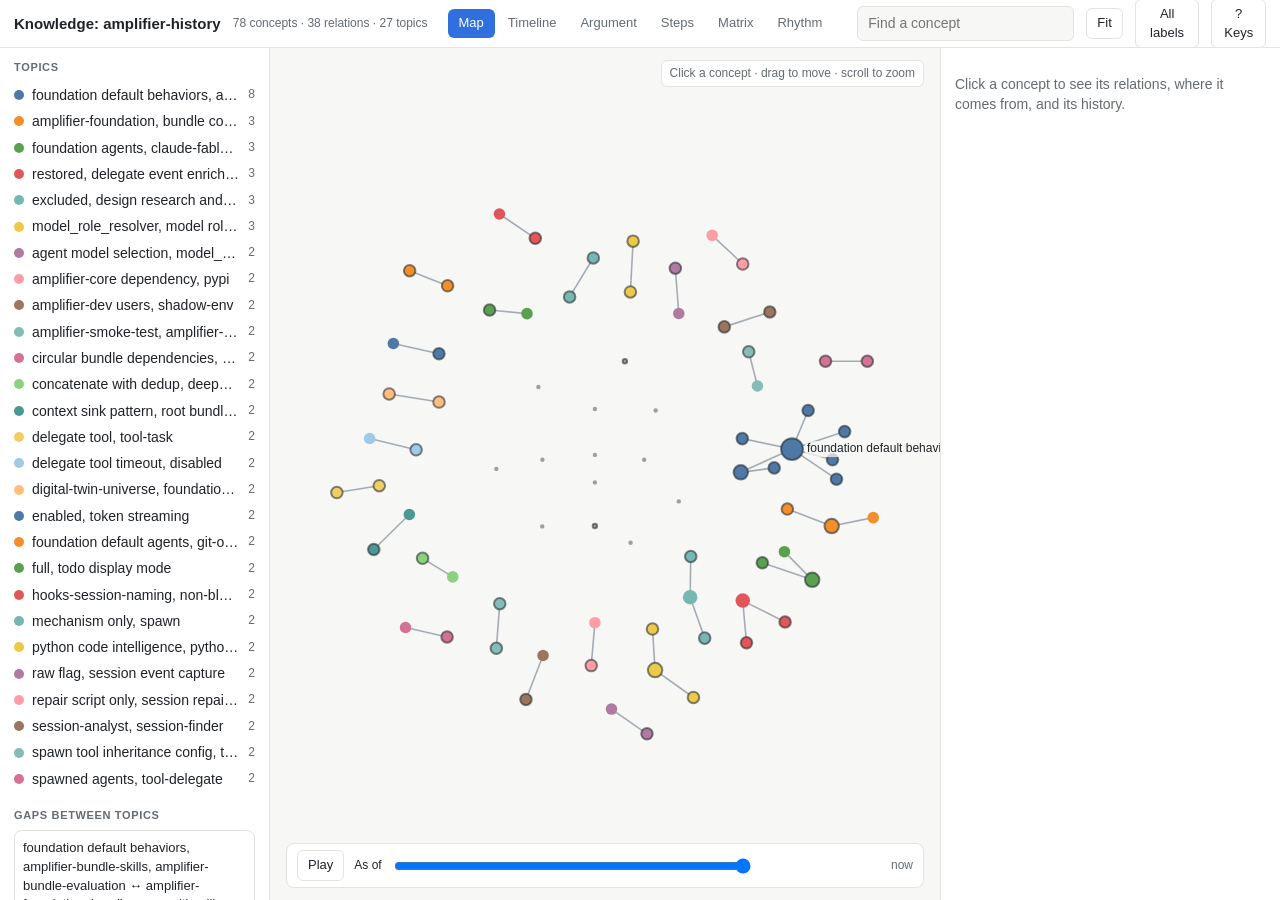
==== commit 61f29bfc: "docs(site): examples shown in their own forms; six-forms and matrix demos Example cards now each dem" ====
--- a/site/assets/amplifier-history.html
+++ b/site/assets/amplifier-history.html
@@ -44,8 +44,8 @@
 .gap { border: 1px solid var(--line); border-radius: 8px; padding: 8px; margin: 6px 0; cursor: pointer; font-size: 13px; }
 .gap:hover, .gap.on { border-color: var(--accent); }
 .gap .score { color: var(--muted); font-size: 12px; }
-main { position: relative; overflow: hidden; }
-canvas { display: block; width: 100%; height: 100%; cursor: grab; }
+main { display: flex; flex-direction: column; min-width: 0; overflow: hidden; }
+canvas { display: block; position: absolute; inset: 0; width: 100%; height: 100%; cursor: grab; }
 canvas.dragging { cursor: grabbing; }
 #time { position: absolute; left: 16px; right: 16px; bottom: 12px; display: flex; gap: 10px; align-items: center;
   background: var(--panel); border: 1px solid var(--line); border-radius: 8px; padding: 6px 10px; font-size: 12px; }
@@ -54,14 +54,16 @@
 #ticker { position: absolute; left: 16px; top: 12px; max-width: 46%; font-size: 12px; pointer-events: none; }
 #ticker div { background: var(--panel); border: 1px solid var(--line); border-left: 3px solid var(--accent);
   border-radius: 6px; padding: 4px 8px; margin-bottom: 4px; opacity: .95; }
-#why { display: none; position: absolute; left: 16px; top: 12px; max-width: min(480px, 60%); background: var(--panel);
-  border: 1px solid var(--line); border-left: 3px solid var(--accent); border-radius: 8px; padding: 10px 34px 10px 12px;
-  font-size: 13px; line-height: 1.45; box-shadow: 0 2px 10px rgba(0,0,0,.06); }
+#why { display: none; flex: none; flex-wrap: wrap; align-items: flex-start; gap: 4px 8px; padding: 5px 12px; background: var(--panel);
+  border-bottom: 1px solid var(--line); border-left: 3px solid var(--accent); font-size: 13px; line-height: 1.4; }
+#why .wl { flex: 1; min-width: 0; }
+#why button { font-size: 12px; padding: 2px 8px; } #why #whyClose { border: 0; background: none; color: var(--muted); font-size: 18px; line-height: 1; padding: 0 4px; }
+#whyBody { flex-basis: 100%; padding: 4px 0 6px; }
 #why .q { color: var(--muted); margin-bottom: 4px; }
 #why .alt { color: var(--muted); margin-top: 8px; font-size: 12px; }
 #why ul { margin: 4px 0 0; padding-left: 16px; }
 #why code { font-size: 11px; word-break: break-word; }
-#why button { position: absolute; right: 6px; top: 6px; border: 0; background: none; color: var(--muted); font-size: 16px; cursor: pointer; }
+#stage { position: relative; flex: 1; min-height: 0; overflow: hidden; }
 #hint { position: absolute; right: 16px; top: 12px; color: var(--muted); font-size: 12px; background: var(--panel);
   border: 1px solid var(--line); border-radius: 6px; padding: 4px 8px; }
 .chip { display: inline-block; background: var(--chip); border-radius: 4px; padding: 1px 6px; font-size: 12px; margin-right: 4px; }
@@ -79,6 +81,113 @@
   border-radius: 8px; padding: 10px 14px; font-size: 12px; line-height: 1.8; }
 @media (max-width: 900px) { #app { grid-template-columns: 1fr; grid-template-rows: 48px 50vh auto auto; }
   #left, #right { border: 0; border-top: 1px solid var(--line); } header { grid-column: 1; } }
+
+/* ---- views ---- */
+#tabs { display: flex; gap: 2px; margin-left: 8px; }
+#tabs button { border: 0; background: none; color: var(--muted); padding: 5px 11px; border-radius: 6px; }
+#tabs button:hover { color: var(--ink); background: var(--chip); }
+#tabs button[aria-selected=true] { background: var(--accent); color: #fff; }
+main.vmode #hint, main.vmode #ticker { display: none; }
+#vpanel { position: absolute; inset: 0; overflow: auto; padding: 14px 16px 72px; background: var(--bg); }
+#vpanel[hidden] { display: none; }
+.vhead { display: flex; align-items: center; gap: 12px; }
+.vt { font-size: 18px; text-transform: none; letter-spacing: 0; color: var(--ink); margin: 0; }
+.vmap { margin-left: auto; }
+.vcap { color: var(--muted); margin: 4px 0 8px; max-width: 78ch; }
+.vsum, .vsub { margin: 4px 0 10px; }
+.vsvg { display: block; max-width: none; font: 12px -apple-system, BlinkMacSystemFont, "Segoe UI", sans-serif; }
+.vlab, .vtiny { fill: var(--ink); } .vtiny { font-size: 11px; fill: var(--muted); } .vtiny.on { fill: #fff; }
+.vlink { cursor: pointer; } .vlink:hover { fill: var(--accent); }
+.vtick, .vtot { fill: var(--muted); font-size: 12px; } .vmark { fill: var(--muted); font-size: 11px; } .vmark.acc { fill: var(--accent); }
+.vgrid, .vsep { stroke: var(--line); stroke-width: 1; } .vnow { stroke: var(--muted); stroke-dasharray: 2 3; }
+.vasof { stroke: var(--accent); stroke-width: 1.5; stroke-dasharray: 5 3; }
+.bar { cursor: pointer; fill: var(--accent); } .bar.support { fill: var(--support); } .bar.contra { fill: var(--contra); }
+.bar:hover, .bar:focus { stroke: var(--ink); stroke-width: 2; stroke-opacity: 1; outline: none; }
+.varrow { fill: none; stroke: var(--muted); stroke-width: 1.3; } .ahead { fill: var(--muted); }
+.re { fill: var(--chip); opacity: .6; } .rc { fill: var(--accent); cursor: pointer; } .rc:hover { stroke: var(--ink); stroke-width: 2; }
+.rcn { fill: var(--ink); font-size: 11px; pointer-events: none; } .rcn.hi { fill: var(--bg); }
+.rasof { fill: none; stroke: var(--accent); stroke-width: 2; pointer-events: none; }
+.arg { display: grid; grid-template-columns: repeat(2, minmax(0, 1fr)); gap: 20px; align-items: start; margin-top: 12px; } .arg.one { grid-template-columns: 1fr; }
+.acards { display: grid; grid-template-columns: 1fr; gap: 0 10px; } .arg.one .acards { grid-template-columns: repeat(auto-fill, minmax(280px, 1fr)); }
+.acol h3 { margin: 0 0 8px; font-size: 14px; } h3.for { color: var(--support); } h3.against { color: var(--contra); }
+.claim { background: var(--panel); border: 1px solid var(--line); border-radius: 10px; padding: 12px 16px; }
+.claim h3 { font-size: 18px; margin: 2px 0 6px; }
+.acard { background: var(--panel); border: 1px solid var(--line); border-left: 3px solid var(--edge); border-radius: 8px; padding: 8px 10px; margin-bottom: 8px; font-size: 13px; }
+.acard.support { border-left-color: var(--support); } .acard.contra { border-left-color: var(--contra); }
+.acard.closed { opacity: .55; } .acard .ah { font-weight: 600; } .acard .d { color: var(--muted); }
+blockquote.qt { font-style: italic; margin: 4px 0; }
+.conf { height: 4px; background: var(--line); border-radius: 2px; margin-top: 6px; } .conf i { display: block; height: 100%; background: var(--accent); border-radius: 2px; }
+.also { margin-top: 16px; } .also summary { cursor: pointer; color: var(--muted); }
+.alsogrid { display: grid; grid-template-columns: repeat(auto-fill, minmax(260px, 1fr)); gap: 0 10px; margin-top: 8px; }
+.contested { max-width: 900px; } .chd, .crow { display: grid; grid-template-columns: minmax(220px, 1.1fr) 1.4fr; gap: 12px; align-items: center; }
+.axl { display: flex; justify-content: space-between; color: var(--muted); font-size: 11px; }
+.crow { padding: 3px 4px; border-radius: 6px; cursor: pointer; } .crow:hover, .crow:focus { background: var(--chip); outline: none; }
+.cname { line-height: 1.3; overflow-wrap: anywhere; }
+.cbar { display: flex; height: 18px; } .half { flex: 1; display: flex; } .half.l { justify-content: flex-end; border-right: 1px solid var(--muted); }
+.bi { display: flex; align-items: center; min-width: 20px; padding: 0 5px; color: #fff; font-size: 11px; height: 18px; } .bi.against { background: var(--contra); justify-content: flex-start; border-radius: 3px 0 0 3px; } .bi.for { background: var(--support); border-radius: 0 3px 3px 0; }
+.sform { display: flex; flex-wrap: wrap; gap: 8px; align-items: center; margin: 6px 0 14px; }
+.sform input { padding: 5px 8px; border: 1px solid var(--line); border-radius: 6px; background: var(--bg); color: var(--ink); font: inherit; width: 220px; }
+.pcols { display: grid; grid-template-columns: repeat(auto-fit, minmax(250px, 1fr)); gap: 18px; align-items: start; }
+.pcol h3 { font-size: 14px; margin: 0 0 8px; }
+.pill { background: var(--panel); border: 1px solid var(--line); border-radius: 16px; padding: 4px 12px; font-weight: 600; cursor: pointer; text-align: center; }
+.pill:hover, .pill:focus { border-color: var(--accent); outline: none; }
+.conn { border-left: 2px solid var(--line); margin: 0 0 0 24px; padding: 4px 0 6px 12px; font-size: 13px; }
+.conn .d { color: var(--muted); } .nopath { max-width: 560px; }
+.mwrap { overflow: auto; } table.matrix { border-collapse: separate; border-spacing: 3px; table-layout: fixed; width: 100%; max-width: 1100px; }
+.matrix th { font-weight: 500; font-size: 12px; color: var(--ink); } .matrix th.corner { width: 250px; }
+.matrix th.vcol { height: 270px; vertical-align: bottom; padding: 0; }
+.matrix th.vcol span { display: inline-block; max-height: 260px; white-space: nowrap; writing-mode: vertical-rl; transform: rotate(180deg); line-height: 1.25; text-align: left; margin-bottom: 4px; }
+.matrix th.rowh { text-align: right; padding-right: 8px; line-height: 1.25; } .matrix .dot { display: inline-block; margin-right: 6px; }
+td.mc { position: relative; height: 48px; text-align: center; font-variant-numeric: tabular-nums; border-radius: 4px; background: var(--chip); cursor: pointer; }
+td.mc .mn { font-size: 11px; opacity: .78; }
+td.mc:hover, td.mc:focus { outline: none; box-shadow: inset 0 0 0 2px var(--accent); } td.mc.diag { color: var(--muted); cursor: default; }
+td.mc.gap { outline: 3px solid var(--ink); outline-offset: -3px; padding-top: 14px; }
+.gm { position: absolute; top: 4px; left: 5px; font-size: 10px; font-weight: 700; line-height: 14px; padding: 0 5px; border-radius: 3px; background: var(--ink); color: var(--bg); }
+.key { display: inline-block; width: 12px; height: 12px; vertical-align: -2px; border-radius: 3px; margin-left: 8px; }
+.warmk { background: rgb(194, 65, 12); } .acck { background: var(--accent); } .gapk { border: 3px solid var(--ink); }
+.detail button { margin-top: 4px; }
+
+/* ---- second pass ---- */
+.acol, .acard, .pcol, .conn, .alsogrid > * { min-width: 0; } .acards { grid-template-columns: minmax(0, 1fr); } .arg.one .acards { grid-template-columns: repeat(auto-fill, minmax(min(280px, 100%), 1fr)); }
+.vsum.legend { color: var(--muted); font-size: 12px; margin: 2px 0 6px; }
+.lg { display: inline-block; width: 22px; height: 10px; vertical-align: -1px; border-radius: 2px; } .lg.solid { background: var(--accent); }
+.lg.dashed { border: 1px dashed var(--ink); background: transparent; } .lg.arr { width: auto; color: var(--ink); }
+.vgroup { fill: var(--muted); font-size: 11px; font-weight: 600; text-transform: uppercase; letter-spacing: .05em; }
+.vcap { stroke: var(--ink); stroke-width: 2; } .vbt { fill: var(--ink); font-size: 11px; pointer-events: none; } .vbt.on { fill: var(--bg); }
+.varrow { fill: none; stroke: var(--ink); stroke-opacity: .7; stroke-width: 1.5; } .ahead { fill: var(--ink); fill-opacity: .7; }
+.vlab.c, .vtot, .rcn { dominant-baseline: central; }
+.vbrk { stroke: var(--muted); stroke-dasharray: 2 3; } .vbrkt { fill: var(--muted); font-size: 14px; dominant-baseline: central; }
+.sw { display: inline-block; width: 18px; height: 12px; background: var(--accent); vertical-align: -2px; border-radius: 2px; } .sw.empty { background: var(--chip); opacity: .6; }
+.acard { padding: 7px 10px; } .ah { display: flex; align-items: baseline; flex-wrap: wrap; gap: 4px 8px; } .ah .link { font-weight: 600; }
+.rch { margin: 0; color: var(--muted); } .rch.support { color: var(--support); } .rch.contra { color: var(--contra); }
+.adate { margin-left: auto; color: var(--muted); font-size: 12px; white-space: nowrap; }
+.acard .d { margin-top: 2px; }
+details.qd summary { cursor: pointer; font-style: italic; color: var(--muted); font-size: 12px; white-space: nowrap; overflow: hidden; text-overflow: ellipsis; margin-top: 3px; }
+details.qd[open] summary { white-space: normal; overflow: visible; }
+.src { color: var(--muted); font-size: 11px; margin-top: 2px; }
+.cname { font-size: 13px; }
+.conn { margin: 0 0 0 20px; padding: 2px 0 4px 10px; } .pill { padding: 3px 10px; } .pcols { gap: 14px; }
+.mleg { display: flex; flex-wrap: wrap; gap: 4px 18px; align-items: center; color: var(--muted); font-size: 12px; }
+.midk { background: var(--chip); border: 1px solid var(--line); }
+table.matrix { table-layout: auto; max-width: 1200px; } .matrix th.corner { width: 220px; } .matrix th.rowh { max-width: 240px; }
+td.mc { min-width: 56px; height: 64px; }
+td.mc .gm { position: static; display: inline-block; max-width: 100%; font-size: 11px; line-height: 14px; font-weight: 700; padding: 2px 4px;
+  background: var(--panel); color: var(--ink); border: 1px solid var(--ink); border-radius: 4px; white-space: normal; }
+td.mc.gap { padding-top: 0; }
+
+/* ---- third pass ---- */
+.bar.closed { fill: url(#hatch); color: var(--muted); stroke: var(--muted); stroke-opacity: 1; stroke-width: 1.5; stroke-dasharray: 4 3; pointer-events: all; }
+.bar.closed:hover, .bar.closed:focus { stroke: var(--ink); }
+.vcap { stroke: var(--muted); } .vbt { fill: var(--muted); } .vbt.on { fill: var(--bg); }
+.lg.dashed { border-color: var(--muted); background: repeating-linear-gradient(45deg, transparent 0 3px, var(--muted) 3px 4px); }
+.vbrks { fill: var(--muted); font-size: 10px; }
+.tbars { max-width: 760px; } .trow { display: grid; grid-template-columns: minmax(220px, 1.2fr) 1.5fr 40px; gap: 12px; align-items: center; padding: 3px 0; }
+.tbar { height: 14px; background: var(--chip); border-radius: 3px; } .tb { display: block; height: 100%; background: var(--accent); border-radius: 3px; }
+.axl { font-size: 12px; font-weight: 600; color: var(--ink); }
+.half { align-items: center; gap: 6px; } .half.l { justify-content: flex-end; } .half.r { justify-content: flex-start; }
+.bi { padding: 0; min-width: 4px; } .bn { font-size: 12px; font-weight: 600; font-variant-numeric: tabular-nums; } .bn.against { color: var(--contra); } .bn.for { color: var(--support); }
+.mwrap .mleg { margin: 10px 0 0; justify-content: flex-start; }
+td.mc .gm { border: 1px solid var(--ink); }
 </style>
 </head>
 <body>
@@ -86,6 +195,14 @@
   <header>
     <h1 id="title"></h1>
     <span class="counts" id="counts"></span>
+    <div id="tabs" role="tablist" aria-label="Views">
+      <button type="button" role="tab" id="tab-map" data-view="map" aria-selected="true" aria-controls="vpanel">Map</button>
+      <button type="button" role="tab" id="tab-timeline" data-view="timeline" aria-selected="false" tabindex="-1" aria-controls="vpanel">Timeline</button>
+      <button type="button" role="tab" id="tab-argument" data-view="argument" aria-selected="false" tabindex="-1" aria-controls="vpanel">Argument</button>
+      <button type="button" role="tab" id="tab-steps" data-view="steps" aria-selected="false" tabindex="-1" aria-controls="vpanel">Steps</button>
+      <button type="button" role="tab" id="tab-matrix" data-view="matrix" aria-selected="false" tabindex="-1" aria-controls="vpanel">Matrix</button>
+      <button type="button" role="tab" id="tab-rhythm" data-view="rhythm" aria-selected="false" tabindex="-1" aria-controls="vpanel">Rhythm</button>
+    </div>
     <span class="spacer"></span>
     <input type="search" id="search" placeholder="Find a concept" aria-label="Find a concept">
     <button id="fit" title="Show the whole graph">Fit</button>
@@ -107,9 +224,10 @@
     <div id="diversity" class="num"></div>
   </aside>
   <main>
+    <div id="why" role="status" aria-live="polite"></div>
+    <div id="stage">
     <canvas id="c" aria-label="Knowledge graph"></canvas>
     <div id="ticker"></div>
-    <div id="why" role="status" aria-live="polite"></div>
     <div id="hint">Click a concept · drag to move · scroll to zoom</div>
     <div id="keys">/ find · F fit · L labels · Esc clear<br>← → step through time · H history</div>
     <div id="time">
@@ -118,10 +236,12 @@
       <input type="range" id="slider" min="0" max="0" value="0" aria-label="As of">
       <span class="when" id="when">now</span>
     </div>
+    <div id="vpanel" role="tabpanel" aria-labelledby="tab-map" tabindex="-1" hidden></div>
+    </div>
   </main>
   <aside id="right"><div id="detail" class="detail"><p class="empty">Click a concept to see its relations, where it comes from, and its history.</p></div></aside>
 </div>
-<script type="application/json" id="data">{"format":"knowledge-graph/1","graph":"amplifier-history","generated_at":"2026-10-09T00:30:51Z","as_of":null,"focus":null,"truncated":false,"last_event":156,"counts":{"nodes":78,"edges":58,"proximity":0,"topics":27},"nodes":[{"id":"agent model selection","label":"agent model selection","type":"decision","summary":"","community":6,"color":"#b07aa1","degree":1,"strength":4.0,"degree_norm":0.1667,"betweenness":0.0,"created_at":"2026-02-28T00:00:00Z","passages":[]},{"id":"amplifier-bundle-evaluation","label":"amplifier-bundle-evaluation","type":"component","summary":"","community":0,"color":"#4e79a7","degree":1,"strength":4.0,"degree_norm":0.1667,"betweenness":0.0,"created_at":"2026-05-29T00:00:00Z","passages":[]},{"id":"amplifier-bundle-llm-wiki","label":"amplifier-bundle-llm-wiki","type":"component","summary":"","community":0,"color":"#4e79a7","degree":1,"strength":4.0,"degree_norm":0.1667,"betweenness":0.0,"created_at":"2026-05-28T00:00:00Z","passages":[]},{"id":"amplifier-bundle-skills","label":"amplifier-bundle-skills","type":"component","summary":"","community":0,"color":"#4e79a7","degree":2,"strength":8.0,"degree_norm":0.3333,"betweenness":0.003,"created_at":"2026-02-22T00:00:00Z","passages":[]},{"id":"amplifier-core dependency","label":"amplifier-core dependency","type":"decision","summary":"","community":7,"color":"#ff9da7","degree":1,"strength":4.0,"degree_norm":0.1667,"betweenness":0.0,"created_at":"2026-02-28T00:00:00Z","passages":[]},{"id":"amplifier-dev users","label":"amplifier-dev users","type":"concept","summary":"","community":8,"color":"#9c755f","degree":1,"strength":4.0,"degree_norm":0.1667,"betweenness":0.0,"created_at":"2026-01-07T00:00:00Z","passages":[]},{"id":"amplifier-foundation","label":"amplifier-foundation","type":"component","summary":"","community":1,"color":"#f28e2b","degree":2,"strength":8.0,"degree_norm":0.3333,"betweenness":0.0005,"created_at":"2025-12-09T00:00:00Z","passages":[]},{"id":"amplifier-module-tool-skills","label":"amplifier-module-tool-skills","type":"component","summary":"","community":27,"color":"#9aa0a6","degree":0,"strength":0,"degree_norm":0.0,"betweenness":0.0,"created_at":"2026-01-04T00:00:00Z","passages":[]},{"id":"amplifier-smoke-test","label":"amplifier-smoke-test","type":"component","summary":"","community":9,"color":"#86bcb6","degree":1,"strength":4.0,"degree_norm":0.1667,"betweenness":0.0,"created_at":"2026-05-06T00:00:00Z","passages":[]},{"id":"amplifier-tester","label":"amplifier-tester","type":"component","summary":"","community":9,"color":"#86bcb6","degree":1,"strength":4.0,"degree_norm":0.1667,"betweenness":0.0,"created_at":"2026-05-06T00:00:00Z","passages":[]},{"id":"auto","label":"auto","type":"concept","summary":"","community":28,"color":"#9aa0a6","degree":0,"strength":0,"degree_norm":0.0,"betweenness":0.0,"created_at":"2025-12-30T00:00:00Z","passages":[]},{"id":"bundle composition library","label":"bundle composition library","type":"concept","summary":"","community":1,"color":"#f28e2b","degree":1,"strength":4.0,"degree_norm":0.1667,"betweenness":0.0,"created_at":"2025-12-09T00:00:00Z","passages":[]},{"id":"bundle spawn field","label":"bundle spawn field","type":"concept","summary":"","community":29,"color":"#9aa0a6","degree":0,"strength":0,"degree_norm":0.0,"betweenness":0.0,"created_at":"2026-01-01T00:00:00Z","passages":[]},{"id":"circular bundle dependencies","label":"circular bundle dependencies","type":"policy","summary":"","community":10,"color":"#d37295","degree":1,"strength":4.0,"degree_norm":0.1667,"betweenness":0.0,"created_at":"2026-01-22T00:00:00Z","passages":[]},{"id":"class-based model routing","label":"class-based model routing","type":"concept","summary":"","community":30,"color":"#9aa0a6","degree":0,"strength":0,"degree_norm":0.0,"betweenness":0.0,"created_at":"2026-02-28T00:00:00Z","passages":[]},{"id":"claude-fable-","label":"claude-fable-*","type":"concept","summary":"","community":2,"color":"#59a14f","degree":1,"strength":4.0,"degree_norm":0.1667,"betweenness":0.0,"created_at":"2026-07-07T00:00:00Z","passages":[]},{"id":"concatenate with dedup","label":"concatenate with dedup","type":"concept","summary":"","community":11,"color":"#8cd17d","degree":1,"strength":4.0,"degree_norm":0.1667,"betweenness":0.0,"created_at":"2026-03-07T00:00:00Z","passages":[]},{"id":"context sink pattern","label":"context sink pattern","type":"policy","summary":"","community":12,"color":"#499894","degree":1,"strength":4.0,"degree_norm":0.1667,"betweenness":0.0,"created_at":"2026-02-03T00:00:00Z","passages":[]},{"id":"debug flag","label":"debug flag","type":"concept","summary":"","community":31,"color":"#9aa0a6","degree":0,"strength":0,"degree_norm":0.0,"betweenness":0.0,"created_at":"2026-01-25T00:00:00Z","passages":[]},{"id":"deep_merge list handling","label":"deep_merge list handling","type":"policy","summary":"","community":11,"color":"#8cd17d","degree":1,"strength":4.0,"degree_norm":0.1667,"betweenness":0.0,"created_at":"2026-03-07T00:00:00Z","passages":[]},{"id":"delegate event enrichment","label":"delegate event enrichment","type":"capability","summary":"","community":3,"color":"#e15759","degree":1,"strength":4.0,"degree_norm":0.1667,"betweenness":0.0,"created_at":"2026-03-06T00:00:00Z","passages":[]},{"id":"delegate tool","label":"delegate tool","type":"component","summary":"","community":13,"color":"#f1ce63","degree":1,"strength":4.0,"degree_norm":0.1667,"betweenness":0.0,"created_at":"2026-02-01T00:00:00Z","passages":[]},{"id":"delegate tool timeout","label":"delegate tool timeout","type":"decision","summary":"","community":14,"color":"#a0cbe8","degree":1,"strength":4.0,"degree_norm":0.1667,"betweenness":0.0,"created_at":"2026-02-08T00:00:00Z","passages":[]},{"id":"design research and generation behaviors","label":"design research and generation behaviors","type":"component","summary":"","community":4,"color":"#76b7b2","degree":1,"strength":4.0,"degree_norm":0.1667,"betweenness":0.0,"created_at":"2026-03-04T00:00:00Z","passages":[]},{"id":"design-intelligence","label":"design-intelligence","type":"component","summary":"","community":0,"color":"#4e79a7","degree":1,"strength":4.0,"degree_norm":0.1667,"betweenness":0.0,"created_at":"2025-12-23T00:00:00Z","passages":[]},{"id":"digital-twin-universe","label":"digital-twin-universe","type":"component","summary":"","community":15,"color":"#ffbe7d","degree":1,"strength":4.0,"degree_norm":0.1667,"betweenness":0.0,"created_at":"2026-05-06T00:00:00Z","passages":[]},{"id":"disabled","label":"disabled","type":"concept","summary":"","community":14,"color":"#a0cbe8","degree":1,"strength":4.0,"degree_norm":0.1667,"betweenness":0.0,"created_at":"2026-02-08T00:00:00Z","passages":[]},{"id":"enabled","label":"enabled","type":"concept","summary":"","community":16,"color":"#4e79a7","degree":1,"strength":4.0,"degree_norm":0.1667,"betweenness":0.0,"created_at":"2026-05-31T00:00:00Z","passages":[]},{"id":"excluded","label":"excluded","type":"concept","summary":"","community":4,"color":"#76b7b2","degree":2,"strength":8.0,"degree_norm":0.3333,"betweenness":0.0005,"created_at":"2026-01-07T00:00:00Z","passages":[]},{"id":"experimental bundles","label":"experimental bundles","type":"component","summary":"","community":3,"color":"#e15759","degree":1,"strength":4.0,"degree_norm":0.1667,"betweenness":0.0,"created_at":"2026-02-01T00:00:00Z","passages":[]},{"id":"explicit provider preferences","label":"explicit provider preferences","type":"concept","summary":"","community":32,"color":"#9aa0a6","degree":0,"strength":0,"degree_norm":0.0,"betweenness":0.0,"created_at":"2026-02-28T00:00:00Z","passages":[]},{"id":"foundation agents","label":"foundation agents","type":"component","summary":"","community":2,"color":"#59a14f","degree":2,"strength":8.0,"degree_norm":0.3333,"betweenness":0.0005,"created_at":"2026-06-03T00:00:00Z","passages":[]},{"id":"foundation default agents","label":"foundation default agents","type":"policy","summary":"","community":17,"color":"#f28e2b","degree":1,"strength":4.0,"degree_norm":0.1667,"betweenness":0.0,"created_at":"2026-01-01T00:00:00Z","passages":[]},{"id":"foundation default behaviors","label":"foundation default behaviors","type":"policy","summary":"","community":0,"color":"#4e79a7","degree":6,"strength":24.0,"degree_norm":1.0,"betweenness":0.0099,"created_at":"2025-12-23T00:00:00Z","passages":[]},{"id":"foundation testing sandbox","label":"foundation testing sandbox","type":"capability","summary":"","community":15,"color":"#ffbe7d","degree":1,"strength":4.0,"degree_norm":0.1667,"betweenness":0.0,"created_at":"2026-01-12T00:00:00Z","passages":[]},{"id":"full","label":"full","type":"concept","summary":"","community":18,"color":"#59a14f","degree":1,"strength":4.0,"degree_norm":0.1667,"betweenness":0.0,"created_at":"2025-12-30T00:00:00Z","passages":[]},{"id":"git-ops, file-ops, web-research","label":"git-ops, file-ops, web-research","type":"component","summary":"","community":17,"color":"#f28e2b","degree":1,"strength":4.0,"degree_norm":0.1667,"betweenness":0.0,"created_at":"2026-01-01T00:00:00Z","passages":[]},{"id":"grpc adapter","label":"grpc adapter","type":"component","summary":"","community":1,"color":"#f28e2b","degree":1,"strength":4.0,"degree_norm":0.1667,"betweenness":0.0,"created_at":"2026-03-17T00:00:00Z","passages":[]},{"id":"hard error","label":"hard error","type":"concept","summary":"","community":33,"color":"#9aa0a6","degree":0,"strength":0,"degree_norm":0.0,"betweenness":0.0,"created_at":"2026-01-22T00:00:00Z","passages":[]},{"id":"honest stopping","label":"honest stopping","type":"policy","summary":"","community":2,"color":"#59a14f","degree":1,"strength":4.0,"degree_norm":0.1667,"betweenness":0.0,"created_at":"2026-06-03T00:00:00Z","passages":[]},{"id":"hooks-session-naming","label":"hooks-session-naming","type":"component","summary":"","community":19,"color":"#e15759","degree":1,"strength":4.0,"degree_norm":0.1667,"betweenness":0.0,"created_at":"2026-01-09T00:00:00Z","passages":[]},{"id":"included","label":"included","type":"concept","summary":"","community":34,"color":"#9aa0a6","degree":0,"strength":0,"degree_norm":0.0,"betweenness":0.0,"created_at":"2026-01-06T00:00:00Z","passages":[]},{"id":"lsp-python","label":"lsp-python","type":"component","summary":"","community":35,"color":"#9aa0a6","degree":0,"strength":0,"degree_norm":0.0,"betweenness":0.0,"created_at":"2025-12-28T00:00:00Z","passages":[]},{"id":"manual jsonl rewind","label":"manual jsonl rewind","type":"concept","summary":"","community":36,"color":"#9aa0a6","degree":0,"strength":0,"degree_norm":0.0,"betweenness":0.0,"created_at":"2025-12-31T00:00:00Z","passages":[]},{"id":"mechanism only","label":"mechanism only","type":"policy","summary":"","community":20,"color":"#76b7b2","degree":1,"strength":4.0,"degree_norm":0.1667,"betweenness":0.0,"created_at":"2025-12-13T00:00:00Z","passages":[]},{"id":"model role lookup","label":"model role lookup","type":"capability","summary":"","community":5,"color":"#edc948","degree":1,"strength":4.0,"degree_norm":0.1667,"betweenness":0.0,"created_at":"2026-02-28T00:00:00Z","passages":[]},{"id":"model_role","label":"model_role","type":"concept","summary":"","community":6,"color":"#b07aa1","degree":1,"strength":4.0,"degree_norm":0.1667,"betweenness":0.0,"created_at":"2026-02-28T00:00:00Z","passages":[]},{"id":"model_role_resolver","label":"model_role_resolver","type":"component","summary":"","community":5,"color":"#edc948","degree":2,"strength":8.0,"degree_norm":0.3333,"betweenness":0.0005,"created_at":"2026-05-13T00:00:00Z","passages":[]},{"id":"non-blocking async","label":"non-blocking async","type":"concept","summary":"","community":19,"color":"#e15759","degree":1,"strength":4.0,"degree_norm":0.1667,"betweenness":0.0,"created_at":"2026-04-01T00:00:00Z","passages":[]},{"id":"notification behaviors","label":"notification behaviors","type":"component","summary":"","community":4,"color":"#76b7b2","degree":1,"strength":4.0,"degree_norm":0.1667,"betweenness":0.0,"created_at":"2026-01-06T00:00:00Z","passages":[]},{"id":"present","label":"present","type":"concept","summary":"","community":37,"color":"#9aa0a6","degree":0,"strength":0,"degree_norm":0.0,"betweenness":0.0,"created_at":"2026-03-06T00:00:00Z","passages":[]},{"id":"pypi","label":"pypi","type":"concept","summary":"","community":7,"color":"#ff9da7","degree":1,"strength":4.0,"degree_norm":0.1667,"betweenness":0.0,"created_at":"2026-02-28T00:00:00Z","passages":[]},{"id":"python code intelligence","label":"python code intelligence","type":"capability","summary":"","community":21,"color":"#edc948","degree":1,"strength":4.0,"degree_norm":0.1667,"betweenness":0.0,"created_at":"2025-12-28T00:00:00Z","passages":[]},{"id":"python-dev","label":"python-dev","type":"component","summary":"","community":21,"color":"#edc948","degree":1,"strength":4.0,"degree_norm":0.1667,"betweenness":0.0,"created_at":"2026-01-09T00:00:00Z","passages":[]},{"id":"raw flag","label":"raw flag","type":"concept","summary":"","community":22,"color":"#b07aa1","degree":1,"strength":4.0,"degree_norm":0.1667,"betweenness":0.0,"created_at":"2026-03-06T00:00:00Z","passages":[]},{"id":"removed","label":"removed","type":"concept","summary":"","community":38,"color":"#9aa0a6","degree":0,"strength":0,"degree_norm":0.0,"betweenness":0.0,"created_at":"2026-02-01T00:00:00Z","passages":[]},{"id":"repair script only","label":"repair script only","type":"concept","summary":"","community":23,"color":"#ff9da7","degree":1,"strength":4.0,"degree_norm":0.1667,"betweenness":0.0,"created_at":"2026-03-18T00:00:00Z","passages":[]},{"id":"restored","label":"restored","type":"concept","summary":"","community":3,"color":"#e15759","degree":2,"strength":8.0,"degree_norm":0.3333,"betweenness":0.0005,"created_at":"2026-02-02T00:00:00Z","passages":[]},{"id":"root bundle context","label":"root bundle context","type":"concept","summary":"","community":12,"color":"#499894","degree":1,"strength":4.0,"degree_norm":0.1667,"betweenness":0.0,"created_at":"2026-02-03T00:00:00Z","passages":[]},{"id":"routing_matrix","label":"routing_matrix","type":"component","summary":"","community":5,"color":"#edc948","degree":1,"strength":4.0,"degree_norm":0.1667,"betweenness":0.0,"created_at":"2026-02-28T00:00:00Z","passages":[]},{"id":"session event capture","label":"session event capture","type":"decision","summary":"","community":22,"color":"#b07aa1","degree":1,"strength":4.0,"degree_norm":0.1667,"betweenness":0.0,"created_at":"2026-01-25T00:00:00Z","passages":[]},{"id":"session repair method","label":"session repair method","type":"policy","summary":"","community":23,"color":"#ff9da7","degree":1,"strength":4.0,"degree_norm":0.1667,"betweenness":0.0,"created_at":"2025-12-31T00:00:00Z","passages":[]},{"id":"session-analyst","label":"session-analyst","type":"component","summary":"","community":24,"color":"#9c755f","degree":1,"strength":4.0,"degree_norm":0.1667,"betweenness":0.0,"created_at":"2025-12-30T00:00:00Z","passages":[]},{"id":"session-finder","label":"session-finder","type":"component","summary":"","community":24,"color":"#9c755f","degree":1,"strength":4.0,"degree_norm":0.1667,"betweenness":0.0,"created_at":"2025-12-30T00:00:00Z","passages":[]},{"id":"shadow-env","label":"shadow-env","type":"component","summary":"","community":8,"color":"#9c755f","degree":1,"strength":4.0,"degree_norm":0.1667,"betweenness":0.0,"created_at":"2026-01-07T00:00:00Z","passages":[]},{"id":"spawn","label":"spawn","type":"capability","summary":"","community":20,"color":"#76b7b2","degree":1,"strength":4.0,"degree_norm":0.1667,"betweenness":0.0,"created_at":"2025-12-13T00:00:00Z","passages":[]},{"id":"spawn tool inheritance config","label":"spawn tool inheritance config","type":"decision","summary":"","community":25,"color":"#86bcb6","degree":1,"strength":4.0,"degree_norm":0.1667,"betweenness":0.0,"created_at":"2026-01-01T00:00:00Z","passages":[]},{"id":"spawned agents","label":"spawned agents","type":"policy","summary":"","community":26,"color":"#d37295","degree":1,"strength":4.0,"degree_norm":0.1667,"betweenness":0.0,"created_at":"2026-01-01T00:00:00Z","passages":[]},{"id":"superpowers-methodology","label":"superpowers-methodology","type":"component","summary":"","community":0,"color":"#4e79a7","degree":1,"strength":4.0,"degree_norm":0.1667,"betweenness":0.0,"created_at":"2026-02-22T00:00:00Z","passages":[]},{"id":"synchronous","label":"synchronous","type":"concept","summary":"","community":39,"color":"#9aa0a6","degree":0,"strength":0,"degree_norm":0.0,"betweenness":0.0,"created_at":"2026-01-09T00:00:00Z","passages":[]},{"id":"todo display mode","label":"todo display mode","type":"decision","summary":"","community":18,"color":"#59a14f","degree":1,"strength":4.0,"degree_norm":0.1667,"betweenness":0.0,"created_at":"2025-12-30T00:00:00Z","passages":[]},{"id":"token streaming","label":"token streaming","type":"capability","summary":"","community":16,"color":"#4e79a7","degree":1,"strength":4.0,"degree_norm":0.1667,"betweenness":0.0,"created_at":"2026-05-31T00:00:00Z","passages":[]},{"id":"tool-delegate","label":"tool-delegate","type":"component","summary":"","community":26,"color":"#d37295","degree":1,"strength":4.0,"degree_norm":0.1667,"betweenness":0.0,"created_at":"2026-02-27T00:00:00Z","passages":[]},{"id":"tool-mcp","label":"tool-mcp","type":"component","summary":"","community":0,"color":"#4e79a7","degree":1,"strength":4.0,"degree_norm":0.1667,"betweenness":0.0,"created_at":"2026-02-01T00:00:00Z","passages":[]},{"id":"tool-skills","label":"tool-skills","type":"component","summary":"","community":0,"color":"#4e79a7","degree":1,"strength":4.0,"degree_norm":0.1667,"betweenness":0.0,"created_at":"2026-01-04T00:00:00Z","passages":[]},{"id":"tool-task","label":"tool-task","type":"component","summary":"","community":13,"color":"#f1ce63","degree":1,"strength":4.0,"degree_norm":0.1667,"betweenness":0.0,"created_at":"2026-01-01T00:00:00Z","passages":[]},{"id":"tool-task config","label":"tool-task config","type":"concept","summary":"","community":25,"color":"#86bcb6","degree":1,"strength":4.0,"degree_norm":0.1667,"betweenness":0.0,"created_at":"2026-01-01T00:00:00Z","passages":[]},{"id":"warn and skip","label":"warn and skip","type":"concept","summary":"","community":10,"color":"#d37295","degree":1,"strength":4.0,"degree_norm":0.1667,"betweenness":0.0,"created_at":"2026-01-22T00:00:00Z","passages":[]}],"edges":[{"id":"e-c6d0b0eb255c","source":"amplifier-foundation","target":"bundle composition library","relation":"introduced_as","description":"The amplifier-foundation package was first implemented as the library for loading and composing bundles.","confidence":null,"weight":1.0,"method":"agent","agent":"historian","valid_from":"2025-12-09T00:00:00Z","valid_to":null,"invalidated_by":null,"chunk":null},{"id":"e-4c06d8177665","source":"spawn","target":"mechanism only","relation":"limited_to","description":"PreparedBundle.spawn() was simplified to pure mechanism, and agent-name resolution was moved to the app layer as policy.","confidence":null,"weight":1.0,"method":"agent","agent":"historian","valid_from":"2025-12-13T00:00:00Z","valid_to":null,"invalidated_by":null,"chunk":null},{"id":"e-fe2482e7165c","source":"foundation default behaviors","target":"design-intelligence","relation":"includes","description":"The design-intelligence behavior was included in the foundation bundle so design agents are available by default.","confidence":null,"weight":1.0,"method":"agent","agent":"historian","valid_from":"2025-12-23T00:00:00Z","valid_to":null,"invalidated_by":null,"chunk":null},{"id":"e-6a7316ee0bed","source":"python code intelligence","target":"lsp-python","relation":"provided_by","description":"The foundation bundle began including the lsp-python behavior for Python code intelligence via Pyright.","confidence":null,"weight":1.0,"method":"agent","agent":"historian","valid_from":"2025-12-28T00:00:00Z","valid_to":"2026-01-09T00:00:00Z","invalidated_by":"edge:e-9f5022509e1f","chunk":null},{"id":"e-341a6226408d","source":"todo display mode","target":"full","relation":"default_state","description":"The default todo display mode changed from 'auto' to 'full' so all items are always shown; auto-condensing became opt-in.","confidence":null,"weight":1.0,"method":"agent","agent":"historian","valid_from":"2025-12-30T00:00:00Z","valid_to":null,"invalidated_by":null,"chunk":null},{"id":"e-67a3a89e66fe","source":"todo display mode","target":"auto","relation":"default_state","description":"The new hooks-todo-display module shipped with display mode 'auto', switching to condensed view for long lists.","confidence":null,"weight":1.0,"method":"agent","agent":"historian","valid_from":"2025-12-30T00:00:00Z","valid_to":"2025-12-30T00:00:00Z","invalidated_by":"edge:e-341a6226408d","chunk":null},{"id":"e-baf7db59a93c","source":"session-finder","target":"session-analyst","relation":"renamed_to","description":"The session-finder agent was renamed session-analyst because its scope grew to debugging, safe log extraction and recovery.","confidence":null,"weight":1.0,"method":"agent","agent":"historian","valid_from":"2025-12-30T00:00:00Z","valid_to":null,"invalidated_by":null,"chunk":null},{"id":"e-1fc8101eccc0","source":"session repair method","target":"manual jsonl rewind","relation":"uses","description":"session-analyst gained rewind and repair guidance based on manually editing session files with backups.","confidence":null,"weight":1.0,"method":"agent","agent":"historian","valid_from":"2025-12-31T00:00:00Z","valid_to":"2026-03-18T00:00:00Z","invalidated_by":"edge:e-fbefe38aa4dd","chunk":null},{"id":"e-2c184bb14ec3","source":"spawned agents","target":"tool-task","relation":"exclude_tool","description":"Spawned agents were configured to exclude tool-task so they do the work themselves instead of delegating further.","confidence":null,"weight":1.0,"method":"agent","agent":"historian","valid_from":"2026-01-01T00:00:00Z","valid_to":"2026-02-27T00:00:00Z","invalidated_by":"edge:e-eafc6a474264","chunk":null},{"id":"e-35b3e7e59ce7","source":"spawn tool inheritance config","target":"bundle spawn field","relation":"lives_in","description":"A spawn field was added to the Bundle dataclass to control which tools spawned agents inherit.","confidence":null,"weight":1.0,"method":"agent","agent":"historian","valid_from":"2026-01-01T00:00:00Z","valid_to":"2026-01-01T00:00:00Z","invalidated_by":"edge:e-c214eaac8d81","chunk":null},{"id":"e-c214eaac8d81","source":"spawn tool inheritance config","target":"tool-task config","relation":"lives_in","description":"The spawn config moved out of Bundle into tool-task's own config, since tools own their configuration.","confidence":null,"weight":1.0,"method":"agent","agent":"historian","valid_from":"2026-01-01T00:00:00Z","valid_to":null,"invalidated_by":null,"chunk":null},{"id":"e-fdaf4b4637e2","source":"foundation default agents","target":"git-ops, file-ops, web-research","relation":"includes","description":"git-ops, file-ops and web-research were promoted to default agents, the latter two as context sinks that keep large outputs out of the main session.","confidence":null,"weight":1.0,"method":"agent","agent":"historian","valid_from":"2026-01-01T00:00:00Z","valid_to":null,"invalidated_by":null,"chunk":null},{"id":"e-f73700f8fb82","source":"tool-skills","target":"amplifier-module-tool-skills","relation":"sourced_from","description":"The tool-skills module was added to the foundation bundle from its standalone module repository, giving users the load_skill tool.","confidence":null,"weight":1.0,"method":"agent","agent":"historian","valid_from":"2026-01-04T00:00:00Z","valid_to":"2026-04-22T00:00:00Z","invalidated_by":"edge:e-cbfc6017d9b9","chunk":null},{"id":"e-db5fee99e88f","source":"notification behaviors","target":"included","relation":"default_state","description":"Desktop notification support from amplifier-bundle-notify was included in the foundation bundle.","confidence":null,"weight":1.0,"method":"agent","agent":"historian","valid_from":"2026-01-06T00:00:00Z","valid_to":"2026-01-07T00:00:00Z","invalidated_by":"edge:e-2d3428fe264a","chunk":null},{"id":"e-2d3428fe264a","source":"notification behaviors","target":"excluded","relation":"default_state","description":"Notification behaviors were removed from bundle defaults because they fired in every subprocess session; notifications became app-level policy.","confidence":null,"weight":1.0,"method":"agent","agent":"historian","valid_from":"2026-01-07T00:00:00Z","valid_to":null,"invalidated_by":null,"chunk":null},{"id":"e-40551575a6d7","source":"shadow-env","target":"amplifier-dev users","relation":"available_to","description":"The shadow sandbox environment bundle was added to the amplifier-dev bundle for testing ecosystem changes.","confidence":null,"weight":1.0,"method":"agent","agent":"historian","valid_from":"2026-01-07T00:00:00Z","valid_to":null,"invalidated_by":null,"chunk":null},{"id":"e-24e06709b859","source":"hooks-session-naming","target":"synchronous","relation":"execution_mode","description":"Session naming was made synchronous because session:end fired before prompt:complete and background naming never finished.","confidence":null,"weight":1.0,"method":"agent","agent":"historian","valid_from":"2026-01-09T00:00:00Z","valid_to":"2026-04-01T00:00:00Z","invalidated_by":"edge:e-9927ee79dd73","chunk":null},{"id":"e-9f5022509e1f","source":"python code intelligence","target":"python-dev","relation":"provided_by","description":"The lsp-python behavior was replaced by the full python-dev bundle in the foundation base, after dogfooding in amplifier-dev.","confidence":null,"weight":1.0,"method":"agent","agent":"historian","valid_from":"2026-01-09T00:00:00Z","valid_to":null,"invalidated_by":null,"chunk":null},{"id":"e-4319cf69a015","source":"foundation testing sandbox","target":"shadow-env","relation":"provided_by","description":"The shadow bundle moved from amplifier-dev into the foundation bundle, positioned as a general-purpose OS isolation tool for all foundation users.","confidence":null,"weight":1.0,"method":"agent","agent":"historian","valid_from":"2026-01-12T00:00:00Z","valid_to":"2026-05-06T00:00:00Z","invalidated_by":"edge:e-9207625e4d09","chunk":null},{"id":"e-8310d3ffe016","source":"circular bundle dependencies","target":"hard error","relation":"handled_as","description":"Circular and diamond dependency detection was reworked, and true circular dependencies were made to raise an error.","confidence":null,"weight":1.0,"method":"agent","agent":"historian","valid_from":"2026-01-22T00:00:00Z","valid_to":"2026-01-22T00:00:00Z","invalidated_by":"edge:e-d49d2ddf32f3","chunk":null},{"id":"e-d49d2ddf32f3","source":"circular bundle dependencies","target":"warn and skip","relation":"handled_as","description":"Graceful degradation was restored because hard errors on circular dependencies stopped the app and hid the real errors.","confidence":null,"weight":1.0,"method":"agent","agent":"historian","valid_from":"2026-01-22T00:00:00Z","valid_to":null,"invalidated_by":null,"chunk":null},{"id":"e-1a492a5b5c57","source":"session event capture","target":"debug flag","relation":"configured_by","description":"Session debug logging was turned on by default (debug: true in foundation, raw_debug in amplifier-dev).","confidence":null,"weight":1.0,"method":"agent","agent":"historian","valid_from":"2026-01-25T00:00:00Z","valid_to":"2026-03-06T00:00:00Z","invalidated_by":"edge:e-70d0a21ae696","chunk":null},{"id":"e-2217a70a1932","source":"experimental bundles","target":"removed","relation":"status","description":"The experiments folder was deleted when the delegate tool was promoted, as no longer needed.","confidence":null,"weight":1.0,"method":"agent","agent":"historian","valid_from":"2026-02-01T00:00:00Z","valid_to":"2026-02-02T00:00:00Z","invalidated_by":"edge:e-4434778a76ba","chunk":null},{"id":"e-b57831c92352","source":"foundation default behaviors","target":"tool-mcp","relation":"includes","description":"The MCP tool module was included by default because it is silent when unconfigured.","confidence":null,"weight":1.0,"method":"agent","agent":"historian","valid_from":"2026-02-01T00:00:00Z","valid_to":null,"invalidated_by":null,"chunk":null},{"id":"e-df06ac55a452","source":"tool-task","target":"delegate tool","relation":"replaced_by","description":"The experimental delegate tool was promoted to production in foundation v2.0.0, replacing the legacy task tool (breaking change).","confidence":null,"weight":1.0,"method":"agent","agent":"historian","valid_from":"2026-02-01T00:00:00Z","valid_to":null,"invalidated_by":null,"chunk":null},{"id":"e-4434778a76ba","source":"experimental bundles","target":"restored","relation":"status","description":"The experimental bundles were restored so users can compare experimental and production system prompts.","confidence":null,"weight":1.0,"method":"agent","agent":"historian","valid_from":"2026-02-02T00:00:00Z","valid_to":null,"invalidated_by":null,"chunk":null},{"id":"e-fccbb9591dc3","source":"root bundle context","target":"context sink pattern","relation":"reduced_by","description":"Root context was cut from about 36K to about 11K tokens by moving philosophy docs into the specialist agents that need them.","confidence":null,"weight":1.0,"method":"agent","agent":"historian","valid_from":"2026-02-03T00:00:00Z","valid_to":null,"invalidated_by":null,"chunk":null},{"id":"e-06bcee87f803","source":"delegate tool timeout","target":"disabled","relation":"default_state","description":"The delegate tool timeout was wired up with a default of None (disabled) instead of a dead 300s value.","confidence":null,"weight":1.0,"method":"agent","agent":"historian","valid_from":"2026-02-08T00:00:00Z","valid_to":null,"invalidated_by":null,"chunk":null},{"id":"e-06fe4988634c","source":"foundation default behaviors","target":"superpowers-methodology","relation":"includes","description":"The superpowers bundle was included so all foundation users get its agents, modes and skills.","confidence":null,"weight":1.0,"method":"agent","agent":"historian","valid_from":"2026-02-22T00:00:00Z","valid_to":null,"invalidated_by":null,"chunk":null},{"id":"e-93019f77c601","source":"foundation default behaviors","target":"amplifier-bundle-skills","relation":"includes","description":"The foundation bundle switched its skills include to amplifier-bundle-skills, which wraps tool-skills and adds curated skills.","confidence":null,"weight":1.0,"method":"agent","agent":"historian","valid_from":"2026-02-22T00:00:00Z","valid_to":null,"invalidated_by":null,"chunk":null},{"id":"e-eafc6a474264","source":"spawned agents","target":"tool-delegate","relation":"exclude_tool","description":"exclude_tools was corrected to use the module name tool-delegate, because the wrong key let agents recurse 22 levels deep.","confidence":null,"weight":1.0,"method":"agent","agent":"historian","valid_from":"2026-02-27T00:00:00Z","valid_to":null,"invalidated_by":null,"chunk":null},{"id":"e-1befc8fe0cf4","source":"agent model selection","target":"model_role","relation":"uses","description":"Agents gained model_role frontmatter, and foundation began including the routing-matrix bundle to resolve roles to models.","confidence":null,"weight":1.0,"method":"agent","agent":"historian","valid_from":"2026-02-28T00:00:00Z","valid_to":null,"invalidated_by":null,"chunk":null},{"id":"e-4244a3687cdf","source":"agent model selection","target":"explicit provider preferences","relation":"uses","description":"Class-based model routing (PRs #96 to #100) was reverted the same day.","confidence":null,"weight":1.0,"method":"agent","agent":"historian","valid_from":"2026-02-28T00:00:00Z","valid_to":"2026-02-28T00:00:00Z","invalidated_by":"edge:e-1befc8fe0cf4","chunk":null},{"id":"e-72dc13b24ead","source":"agent model selection","target":"class-based model routing","relation":"uses","description":"Class-based model routing (fast, balanced, powerful classes) was added to provider preferences.","confidence":null,"weight":1.0,"method":"agent","agent":"historian","valid_from":"2026-02-28T00:00:00Z","valid_to":"2026-02-28T00:00:00Z","invalidated_by":"edge:e-4244a3687cdf","chunk":null},{"id":"e-80f33aa18a59","source":"model role lookup","target":"routing_matrix","relation":"reads_from","description":"tool-delegate resolved model_role through the routing matrix integration.","confidence":null,"weight":1.0,"method":"agent","agent":"historian","valid_from":"2026-02-28T00:00:00Z","valid_to":"2026-05-13T00:00:00Z","invalidated_by":"edge:e-b191d68a93d6","chunk":null},{"id":"e-e24af668d47f","source":"amplifier-core dependency","target":"pypi","relation":"sourced_from","description":"The amplifier-core dependency was switched from git to PyPI for the Rust kernel.","confidence":null,"weight":1.0,"method":"agent","agent":"historian","valid_from":"2026-02-28T00:00:00Z","valid_to":null,"invalidated_by":null,"chunk":null},{"id":"e-94214dcedc14","source":"design research and generation behaviors","target":"included","relation":"default_state","description":"Design research and generation behaviors were added to foundation defaults so all users get design agents.","confidence":null,"weight":1.0,"method":"agent","agent":"historian","valid_from":"2026-03-04T00:00:00Z","valid_to":"2026-03-04T00:00:00Z","invalidated_by":"edge:e-b82776b33065","chunk":null},{"id":"e-b82776b33065","source":"design research and generation behaviors","target":"excluded","relation":"default_state","description":"The design delegation change was reverted the same day.","confidence":null,"weight":1.0,"method":"agent","agent":"historian","valid_from":"2026-03-04T00:00:00Z","valid_to":null,"invalidated_by":null,"chunk":null},{"id":"e-3480680ec05f","source":"delegate event enrichment","target":"present","relation":"status","description":"Delegate events were enriched with tool_call_id, parallel_group_id and session metadata (CP-4).","confidence":null,"weight":1.0,"method":"agent","agent":"historian","valid_from":"2026-03-06T00:00:00Z","valid_to":"2026-03-07T00:00:00Z","invalidated_by":"edge:e-da797af1f061","chunk":null},{"id":"e-70d0a21ae696","source":"session event capture","target":"raw flag","relation":"configured_by","description":"Bundle configs moved from debug/raw_debug to raw: true because providers now read 'raw' and the old flags emitted nothing.","confidence":null,"weight":1.0,"method":"agent","agent":"historian","valid_from":"2026-03-06T00:00:00Z","valid_to":null,"invalidated_by":null,"chunk":null},{"id":"e-da797af1f061","source":"delegate event enrichment","target":"removed","relation":"status","description":"PR #119 rewrote overlapping parts of the delegate tool and accidentally removed the CP-4 enrichment code.","confidence":null,"weight":1.0,"method":"agent","agent":"historian","valid_from":"2026-03-07T00:00:00Z","valid_to":"2026-03-10T00:00:00Z","invalidated_by":"edge:e-861c907a8cd5","chunk":null},{"id":"e-e66c4a5ffa27","source":"deep_merge list handling","target":"concatenate with dedup","relation":"set_to","description":"deep_merge now concatenates lists instead of replacing them, fixing silent config loss in bundle composition.","confidence":null,"weight":1.0,"method":"agent","agent":"historian","valid_from":"2026-03-07T00:00:00Z","valid_to":null,"invalidated_by":null,"chunk":null},{"id":"e-861c907a8cd5","source":"delegate event enrichment","target":"restored","relation":"status","description":"The CP-4 delegate event enrichment was re-landed on top of PR #119.","confidence":null,"weight":1.0,"method":"agent","agent":"historian","valid_from":"2026-03-10T00:00:00Z","valid_to":null,"invalidated_by":null,"chunk":null},{"id":"e-30f47379b363","source":"grpc adapter","target":"amplifier-foundation","relation":"added_to","description":"A subprocess-based Python gRPC adapter was added so non-Python hosts can use Python Amplifier modules.","confidence":null,"weight":1.0,"method":"agent","agent":"historian","valid_from":"2026-03-17T00:00:00Z","valid_to":null,"invalidated_by":null,"chunk":null},{"id":"e-fbefe38aa4dd","source":"session repair method","target":"repair script only","relation":"uses","description":"Manual JSONL repair was removed from session-analyst; the Python repair script became the only path because manual edits made sessions worse.","confidence":null,"weight":1.0,"method":"agent","agent":"historian","valid_from":"2026-03-18T00:00:00Z","valid_to":null,"invalidated_by":null,"chunk":null},{"id":"e-9927ee79dd73","source":"hooks-session-naming","target":"non-blocking async","relation":"execution_mode","description":"Session naming became non-blocking with a session:end drain handler and model_role routing.","confidence":null,"weight":1.0,"method":"agent","agent":"historian","valid_from":"2026-04-01T00:00:00Z","valid_to":null,"invalidated_by":null,"chunk":null},{"id":"e-cbfc6017d9b9","source":"tool-skills","target":"amplifier-bundle-skills","relation":"sourced_from","description":"The tool-skills source was redirected from the deprecated standalone module to amplifier-bundle-skills.","confidence":null,"weight":1.0,"method":"agent","agent":"historian","valid_from":"2026-04-22T00:00:00Z","valid_to":null,"invalidated_by":null,"chunk":null},{"id":"e-3ac15e7e0afe","source":"amplifier-smoke-test","target":"amplifier-tester","relation":"replaced_by","description":"The amplifier-smoke-test agent was deleted and replaced by amplifier-tester:validator.","confidence":null,"weight":1.0,"method":"agent","agent":"historian","valid_from":"2026-05-06T00:00:00Z","valid_to":null,"invalidated_by":null,"chunk":null},{"id":"e-9207625e4d09","source":"foundation testing sandbox","target":"digital-twin-universe","relation":"provided_by","description":"shadow-env was replaced ecosystem-wide by amplifier-tester and digital-twin-universe, and foundation swapped its include, agents, recipes and docs.","confidence":null,"weight":1.0,"method":"agent","agent":"historian","valid_from":"2026-05-06T00:00:00Z","valid_to":null,"invalidated_by":null,"chunk":null},{"id":"e-b191d68a93d6","source":"model role lookup","target":"model_role_resolver","relation":"reads_from","description":"The routing_matrix session state was replaced by a duck-typed model_role_resolver capability so other routing strategies can plug in; backward compatibility was dropped.","confidence":null,"weight":1.0,"method":"agent","agent":"historian","valid_from":"2026-05-13T00:00:00Z","valid_to":null,"invalidated_by":null,"chunk":null},{"id":"e-b6861b40a8ed","source":"routing_matrix","target":"model_role_resolver","relation":"renamed_to","description":"The routing_matrix capability was renamed model_role_resolver.","confidence":null,"weight":1.0,"method":"agent","agent":"historian","valid_from":"2026-05-13T00:00:00Z","valid_to":null,"invalidated_by":null,"chunk":null},{"id":"e-cdc66979ba47","source":"foundation default behaviors","target":"amplifier-bundle-llm-wiki","relation":"includes","description":"amplifier-bundle-llm-wiki was included as a default-on behavior with near-zero cost when its modes are dormant.","confidence":null,"weight":1.0,"method":"agent","agent":"historian","valid_from":"2026-05-28T00:00:00Z","valid_to":null,"invalidated_by":null,"chunk":null},{"id":"e-e209dc53ffa0","source":"foundation default behaviors","target":"amplifier-bundle-evaluation","relation":"includes","description":"amplifier-bundle-evaluation was included as a default-on behavior with zero ambient token cost.","confidence":null,"weight":1.0,"method":"agent","agent":"historian","valid_from":"2026-05-29T00:00:00Z","valid_to":null,"invalidated_by":null,"chunk":null},{"id":"e-26e8d4c3ba6a","source":"token streaming","target":"enabled","relation":"default_state","description":"The token-streaming overlay was enabled by default (TTY-gated, opt-out).","confidence":null,"weight":1.0,"method":"agent","agent":"historian","valid_from":"2026-05-31T00:00:00Z","valid_to":"2026-05-31T00:00:00Z","invalidated_by":"edge:e-c4ae652b6b01","chunk":null},{"id":"e-c4ae652b6b01","source":"token streaming","target":"disabled","relation":"default_state","description":"Default-on streaming was paused as temporary while delegate-session handling and interleaved assistant messages were finished.","confidence":null,"weight":1.0,"method":"agent","agent":"historian","valid_from":"2026-05-31T00:00:00Z","valid_to":"2026-06-01T00:00:00Z","invalidated_by":"edge:e-ce4a10e8c1c7","chunk":null},{"id":"e-ce4a10e8c1c7","source":"token streaming","target":"enabled","relation":"default_state","description":"Token streaming was re-enabled by default at the policy layer once sub-agent output curation and the double-render fix were done.","confidence":null,"weight":1.0,"method":"agent","agent":"historian","valid_from":"2026-06-01T00:00:00Z","valid_to":null,"invalidated_by":null,"chunk":null},{"id":"e-2eeed1d2ede9","source":"honest stopping","target":"foundation agents","relation":"added_to","description":"Agents got an Honest Stopping escape hatch to refuse and report instead of fabricating, after git-ops invented PR verification.","confidence":null,"weight":1.0,"method":"agent","agent":"historian","valid_from":"2026-06-03T00:00:00Z","valid_to":null,"invalidated_by":null,"chunk":null},{"id":"e-e0df0c539222","source":"foundation agents","target":"claude-fable-","relation":"prefer_model","description":"Agent provider preferences now list claude-fable-* first and prompts were trimmed, since no earlier wildcard matched fable-5.","confidence":null,"weight":1.0,"method":"agent","agent":"historian","valid_from":"2026-07-07T00:00:00Z","valid_to":null,"invalidated_by":null,"chunk":null}],"proximity":[],"topics":[{"id":0,"label":"foundation default behaviors, amplifier-bundle-skills, amplifier-bundle-evaluation","size":8,"color":"#4e79a7","summary":""},{"id":1,"label":"amplifier-foundation, bundle composition library, grpc adapter","size":3,"color":"#f28e2b","summary":""},{"id":2,"label":"foundation agents, claude-fable-, honest stopping","size":3,"color":"#59a14f","summary":""},{"id":3,"label":"restored, delegate event enrichment, experimental bundles","size":3,"color":"#e15759","summary":""},{"id":4,"label":"excluded, design research and generation behaviors, notification behaviors","size":3,"color":"#76b7b2","summary":""},{"id":5,"label":"model_role_resolver, model role lookup, routing_matrix","size":3,"color":"#edc948","summary":""},{"id":6,"label":"agent model selection, model_role","size":2,"color":"#b07aa1","summary":""},{"id":7,"label":"amplifier-core dependency, pypi","size":2,"color":"#ff9da7","summary":""},{"id":8,"label":"amplifier-dev users, shadow-env","size":2,"color":"#9c755f","summary":""},{"id":9,"label":"amplifier-smoke-test, amplifier-tester","size":2,"color":"#86bcb6","summary":""},{"id":10,"label":"circular bundle dependencies, warn and skip","size":2,"color":"#d37295","summary":""},{"id":11,"label":"concatenate with dedup, deep_merge list handling","size":2,"color":"#8cd17d","summary":""},{"id":12,"label":"context sink pattern, root bundle context","size":2,"color":"#499894","summary":""},{"id":13,"label":"delegate tool, tool-task","size":2,"color":"#f1ce63","summary":""},{"id":14,"label":"delegate tool timeout, disabled","size":2,"color":"#a0cbe8","summary":""},{"id":15,"label":"digital-twin-universe, foundation testing sandbox","size":2,"color":"#ffbe7d","summary":""},{"id":16,"label":"enabled, token streaming","size":2,"color":"#4e79a7","summary":""},{"id":17,"label":"foundation default agents, git-ops, file-ops, web-research","size":2,"color":"#f28e2b","summary":""},{"id":18,"label":"full, todo display mode","size":2,"color":"#59a14f","summary":""},{"id":19,"label":"hooks-session-naming, non-blocking async","size":2,"color":"#e15759","summary":""},{"id":20,"label":"mechanism only, spawn","size":2,"color":"#76b7b2","summary":""},{"id":21,"label":"python code intelligence, python-dev","size":2,"color":"#edc948","summary":""},{"id":22,"label":"raw flag, session event capture","size":2,"color":"#b07aa1","summary":""},{"id":23,"label":"repair script only, session repair method","size":2,"color":"#ff9da7","summary":""},{"id":24,"label":"session-analyst, session-finder","size":2,"color":"#9c755f","summary":""},{"id":25,"label":"spawn tool inheritance config, tool-task config","size":2,"color":"#86bcb6","summary":""},{"id":26,"label":"spawned agents, tool-delegate","size":2,"color":"#d37295","summary":""}],"gaps":[{"between":[0,1],"score":1.0,"observed_weight":0.0,"expected_weight":2.95,"size":[8,3],"bridge_candidates":[["foundation default behaviors","amplifier-bundle-skills","amplifier-bundle-evaluation"],["amplifier-foundation","bundle composition library","grpc adapter"]],"topics":["foundation default behaviors, amplifier-bundle-skills, amplifier-bundle-evaluation","amplifier-foundation, bundle composition library, grpc adapter"],"prompt":"Two developed topics are barely linked: [foundation default behaviors, amplifier-bundle-skills, amplifier-bundle-evaluation] and [amplifier-foundation, bundle composition library, grpc adapter]. What would connect foundation default behaviors and amplifier-foundation?"},{"between":[0,2],"score":1.0,"observed_weight":0.0,"expected_weight":2.95,"size":[8,3],"bridge_candidates":[["foundation default behaviors","amplifier-bundle-skills","amplifier-bundle-evaluation"],["foundation agents","claude-fable-","honest stopping"]],"topics":["foundation default behaviors, amplifier-bundle-skills, amplifier-bundle-evaluation","foundation agents, claude-fable-, honest stopping"],"prompt":"Two developed topics are barely linked: [foundation default behaviors, amplifier-bundle-skills, amplifier-bundle-evaluation] and [foundation agents, claude-fable-, honest stopping]. What would connect foundation default behaviors and foundation agents?"},{"between":[0,3],"score":1.0,"observed_weight":0.0,"expected_weight":2.95,"size":[8,3],"bridge_candidates":[["foundation default behaviors","amplifier-bundle-skills","amplifier-bundle-evaluation"],["restored","delegate event enrichment","experimental bundles"]],"topics":["foundation default behaviors, amplifier-bundle-skills, amplifier-bundle-evaluation","restored, delegate event enrichment, experimental bundles"],"prompt":"Two developed topics are barely linked: [foundation default behaviors, amplifier-bundle-skills, amplifier-bundle-evaluation] and [restored, delegate event enrichment, experimental bundles]. What would connect foundation default behaviors and restored?"},{"between":[0,4],"score":1.0,"observed_weight":0.0,"expected_weight":2.95,"size":[8,3],"bridge_candidates":[["foundation default behaviors","amplifier-bundle-skills","amplifier-bundle-evaluation"],["excluded","design research and generation behaviors","notification behaviors"]],"topics":["foundation default behaviors, amplifier-bundle-skills, amplifier-bundle-evaluation","excluded, design research and generation behaviors, notification behaviors"],"prompt":"Two developed topics are barely linked: [foundation default behaviors, amplifier-bundle-skills, amplifier-bundle-evaluation] and [excluded, design research and generation behaviors, notification behaviors]. What would connect foundation default behaviors and excluded?"},{"between":[0,5],"score":1.0,"observed_weight":0.0,"expected_weight":2.95,"size":[8,3],"bridge_candidates":[["foundation default behaviors","amplifier-bundle-skills","amplifier-bundle-evaluation"],["model_role_resolver","model role lookup","routing_matrix"]],"topics":["foundation default behaviors, amplifier-bundle-skills, amplifier-bundle-evaluation","model_role_resolver, model role lookup, routing_matrix"],"prompt":"Two developed topics are barely linked: [foundation default behaviors, amplifier-bundle-skills, amplifier-bundle-evaluation] and [model_role_resolver, model role lookup, routing_matrix]. What would connect foundation default behaviors and model_role_resolver?"}],"diversity":{"state":"dispersed","modularity":0.9377,"top_topic_share":0.123,"advice":"Many loosely linked topics. Find the bridges, or narrow the focus."},"time":{"first":"2025-12-09T00:00:00Z","last":"2026-07-07T00:00:00Z","marks":["2025-12-09T00:00:00Z","2025-12-13T00:00:00Z","2025-12-23T00:00:00Z","2025-12-28T00:00:00Z","2025-12-30T00:00:00Z","2025-12-31T00:00:00Z","2026-01-01T00:00:00Z","2026-01-04T00:00:00Z","2026-01-06T00:00:00Z","2026-01-07T00:00:00Z","2026-01-09T00:00:00Z","2026-01-12T00:00:00Z","2026-01-22T00:00:00Z","2026-01-25T00:00:00Z","2026-02-01T00:00:00Z","2026-02-02T00:00:00Z","2026-02-03T00:00:00Z","2026-02-08T00:00:00Z","2026-02-22T00:00:00Z","2026-02-27T00:00:00Z","2026-02-28T00:00:00Z","2026-03-04T00:00:00Z","2026-03-06T00:00:00Z","2026-03-07T00:00:00Z","2026-03-10T00:00:00Z","2026-03-17T00:00:00Z","2026-03-18T00:00:00Z","2026-04-01T00:00:00Z","2026-04-22T00:00:00Z","2026-05-06T00:00:00Z","2026-05-13T00:00:00Z","2026-05-28T00:00:00Z","2026-05-29T00:00:00Z","2026-05-31T00:00:00Z","2026-06-01T00:00:00Z","2026-06-03T00:00:00Z","2026-07-07T00:00:00Z"]}}</script>
+<script type="application/json" id="data">{"format":"knowledge-graph/1","graph":"amplifier-history","generated_at":"2026-10-09T01:30:11Z","as_of":null,"focus":null,"truncated":false,"last_event":156,"counts":{"nodes":78,"edges":58,"proximity":0,"topics":27},"nodes":[{"id":"agent model selection","label":"agent model selection","type":"decision","summary":"","community":6,"color":"#b07aa1","degree":1,"strength":4.0,"degree_norm":0.1667,"betweenness":0.0,"created_at":"2026-02-28T00:00:00Z","passages":[]},{"id":"amplifier-bundle-evaluation","label":"amplifier-bundle-evaluation","type":"component","summary":"","community":0,"color":"#4e79a7","degree":1,"strength":4.0,"degree_norm":0.1667,"betweenness":0.0,"created_at":"2026-05-29T00:00:00Z","passages":[]},{"id":"amplifier-bundle-llm-wiki","label":"amplifier-bundle-llm-wiki","type":"component","summary":"","community":0,"color":"#4e79a7","degree":1,"strength":4.0,"degree_norm":0.1667,"betweenness":0.0,"created_at":"2026-05-28T00:00:00Z","passages":[]},{"id":"amplifier-bundle-skills","label":"amplifier-bundle-skills","type":"component","summary":"","community":0,"color":"#4e79a7","degree":2,"strength":8.0,"degree_norm":0.3333,"betweenness":0.003,"created_at":"2026-02-22T00:00:00Z","passages":[]},{"id":"amplifier-core dependency","label":"amplifier-core dependency","type":"decision","summary":"","community":7,"color":"#ff9da7","degree":1,"strength":4.0,"degree_norm":0.1667,"betweenness":0.0,"created_at":"2026-02-28T00:00:00Z","passages":[]},{"id":"amplifier-dev users","label":"amplifier-dev users","type":"concept","summary":"","community":8,"color":"#9c755f","degree":1,"strength":4.0,"degree_norm":0.1667,"betweenness":0.0,"created_at":"2026-01-07T00:00:00Z","passages":[]},{"id":"amplifier-foundation","label":"amplifier-foundation","type":"component","summary":"","community":1,"color":"#f28e2b","degree":2,"strength":8.0,"degree_norm":0.3333,"betweenness":0.0005,"created_at":"2025-12-09T00:00:00Z","passages":[]},{"id":"amplifier-module-tool-skills","label":"amplifier-module-tool-skills","type":"component","summary":"","community":27,"color":"#9aa0a6","degree":0,"strength":0,"degree_norm":0.0,"betweenness":0.0,"created_at":"2026-01-04T00:00:00Z","passages":[]},{"id":"amplifier-smoke-test","label":"amplifier-smoke-test","type":"component","summary":"","community":9,"color":"#86bcb6","degree":1,"strength":4.0,"degree_norm":0.1667,"betweenness":0.0,"created_at":"2026-05-06T00:00:00Z","passages":[]},{"id":"amplifier-tester","label":"amplifier-tester","type":"component","summary":"","community":9,"color":"#86bcb6","degree":1,"strength":4.0,"degree_norm":0.1667,"betweenness":0.0,"created_at":"2026-05-06T00:00:00Z","passages":[]},{"id":"auto","label":"auto","type":"concept","summary":"","community":28,"color":"#9aa0a6","degree":0,"strength":0,"degree_norm":0.0,"betweenness":0.0,"created_at":"2025-12-30T00:00:00Z","passages":[]},{"id":"bundle composition library","label":"bundle composition library","type":"concept","summary":"","community":1,"color":"#f28e2b","degree":1,"strength":4.0,"degree_norm":0.1667,"betweenness":0.0,"created_at":"2025-12-09T00:00:00Z","passages":[]},{"id":"bundle spawn field","label":"bundle spawn field","type":"concept","summary":"","community":29,"color":"#9aa0a6","degree":0,"strength":0,"degree_norm":0.0,"betweenness":0.0,"created_at":"2026-01-01T00:00:00Z","passages":[]},{"id":"circular bundle dependencies","label":"circular bundle dependencies","type":"policy","summary":"","community":10,"color":"#d37295","degree":1,"strength":4.0,"degree_norm":0.1667,"betweenness":0.0,"created_at":"2026-01-22T00:00:00Z","passages":[]},{"id":"class-based model routing","label":"class-based model routing","type":"concept","summary":"","community":30,"color":"#9aa0a6","degree":0,"strength":0,"degree_norm":0.0,"betweenness":0.0,"created_at":"2026-02-28T00:00:00Z","passages":[]},{"id":"claude-fable-","label":"claude-fable-*","type":"concept","summary":"","community":2,"color":"#59a14f","degree":1,"strength":4.0,"degree_norm":0.1667,"betweenness":0.0,"created_at":"2026-07-07T00:00:00Z","passages":[]},{"id":"concatenate with dedup","label":"concatenate with dedup","type":"concept","summary":"","community":11,"color":"#8cd17d","degree":1,"strength":4.0,"degree_norm":0.1667,"betweenness":0.0,"created_at":"2026-03-07T00:00:00Z","passages":[]},{"id":"context sink pattern","label":"context sink pattern","type":"policy","summary":"","community":12,"color":"#499894","degree":1,"strength":4.0,"degree_norm":0.1667,"betweenness":0.0,"created_at":"2026-02-03T00:00:00Z","passages":[]},{"id":"debug flag","label":"debug flag","type":"concept","summary":"","community":31,"color":"#9aa0a6","degree":0,"strength":0,"degree_norm":0.0,"betweenness":0.0,"created_at":"2026-01-25T00:00:00Z","passages":[]},{"id":"deep_merge list handling","label":"deep_merge list handling","type":"policy","summary":"","community":11,"color":"#8cd17d","degree":1,"strength":4.0,"degree_norm":0.1667,"betweenness":0.0,"created_at":"2026-03-07T00:00:00Z","passages":[]},{"id":"delegate event enrichment","label":"delegate event enrichment","type":"capability","summary":"","community":3,"color":"#e15759","degree":1,"strength":4.0,"degree_norm":0.1667,"betweenness":0.0,"created_at":"2026-03-06T00:00:00Z","passages":[]},{"id":"delegate tool","label":"delegate tool","type":"component","summary":"","community":13,"color":"#f1ce63","degree":1,"strength":4.0,"degree_norm":0.1667,"betweenness":0.0,"created_at":"2026-02-01T00:00:00Z","passages":[]},{"id":"delegate tool timeout","label":"delegate tool timeout","type":"decision","summary":"","community":14,"color":"#a0cbe8","degree":1,"strength":4.0,"degree_norm":0.1667,"betweenness":0.0,"created_at":"2026-02-08T00:00:00Z","passages":[]},{"id":"design research and generation behaviors","label":"design research and generation behaviors","type":"component","summary":"","community":4,"color":"#76b7b2","degree":1,"strength":4.0,"degree_norm":0.1667,"betweenness":0.0,"created_at":"2026-03-04T00:00:00Z","passages":[]},{"id":"design-intelligence","label":"design-intelligence","type":"component","summary":"","community":0,"color":"#4e79a7","degree":1,"strength":4.0,"degree_norm":0.1667,"betweenness":0.0,"created_at":"2025-12-23T00:00:00Z","passages":[]},{"id":"digital-twin-universe","label":"digital-twin-universe","type":"component","summary":"","community":15,"color":"#ffbe7d","degree":1,"strength":4.0,"degree_norm":0.1667,"betweenness":0.0,"created_at":"2026-05-06T00:00:00Z","passages":[]},{"id":"disabled","label":"disabled","type":"concept","summary":"","community":14,"color":"#a0cbe8","degree":1,"strength":4.0,"degree_norm":0.1667,"betweenness":0.0,"created_at":"2026-02-08T00:00:00Z","passages":[]},{"id":"enabled","label":"enabled","type":"concept","summary":"","community":16,"color":"#4e79a7","degree":1,"strength":4.0,"degree_norm":0.1667,"betweenness":0.0,"created_at":"2026-05-31T00:00:00Z","passages":[]},{"id":"excluded","label":"excluded","type":"concept","summary":"","community":4,"color":"#76b7b2","degree":2,"strength":8.0,"degree_norm":0.3333,"betweenness":0.0005,"created_at":"2026-01-07T00:00:00Z","passages":[]},{"id":"experimental bundles","label":"experimental bundles","type":"component","summary":"","community":3,"color":"#e15759","degree":1,"strength":4.0,"degree_norm":0.1667,"betweenness":0.0,"created_at":"2026-02-01T00:00:00Z","passages":[]},{"id":"explicit provider preferences","label":"explicit provider preferences","type":"concept","summary":"","community":32,"color":"#9aa0a6","degree":0,"strength":0,"degree_norm":0.0,"betweenness":0.0,"created_at":"2026-02-28T00:00:00Z","passages":[]},{"id":"foundation agents","label":"foundation agents","type":"component","summary":"","community":2,"color":"#59a14f","degree":2,"strength":8.0,"degree_norm":0.3333,"betweenness":0.0005,"created_at":"2026-06-03T00:00:00Z","passages":[]},{"id":"foundation default agents","label":"foundation default agents","type":"policy","summary":"","community":17,"color":"#f28e2b","degree":1,"strength":4.0,"degree_norm":0.1667,"betweenness":0.0,"created_at":"2026-01-01T00:00:00Z","passages":[]},{"id":"foundation default behaviors","label":"foundation default behaviors","type":"policy","summary":"","community":0,"color":"#4e79a7","degree":6,"strength":24.0,"degree_norm":1.0,"betweenness":0.0099,"created_at":"2025-12-23T00:00:00Z","passages":[]},{"id":"foundation testing sandbox","label":"foundation testing sandbox","type":"capability","summary":"","community":15,"color":"#ffbe7d","degree":1,"strength":4.0,"degree_norm":0.1667,"betweenness":0.0,"created_at":"2026-01-12T00:00:00Z","passages":[]},{"id":"full","label":"full","type":"concept","summary":"","community":18,"color":"#59a14f","degree":1,"strength":4.0,"degree_norm":0.1667,"betweenness":0.0,"created_at":"2025-12-30T00:00:00Z","passages":[]},{"id":"git-ops, file-ops, web-research","label":"git-ops, file-ops, web-research","type":"component","summary":"","community":17,"color":"#f28e2b","degree":1,"strength":4.0,"degree_norm":0.1667,"betweenness":0.0,"created_at":"2026-01-01T00:00:00Z","passages":[]},{"id":"grpc adapter","label":"grpc adapter","type":"component","summary":"","community":1,"color":"#f28e2b","degree":1,"strength":4.0,"degree_norm":0.1667,"betweenness":0.0,"created_at":"2026-03-17T00:00:00Z","passages":[]},{"id":"hard error","label":"hard error","type":"concept","summary":"","community":33,"color":"#9aa0a6","degree":0,"strength":0,"degree_norm":0.0,"betweenness":0.0,"created_at":"2026-01-22T00:00:00Z","passages":[]},{"id":"honest stopping","label":"honest stopping","type":"policy","summary":"","community":2,"color":"#59a14f","degree":1,"strength":4.0,"degree_norm":0.1667,"betweenness":0.0,"created_at":"2026-06-03T00:00:00Z","passages":[]},{"id":"hooks-session-naming","label":"hooks-session-naming","type":"component","summary":"","community":19,"color":"#e15759","degree":1,"strength":4.0,"degree_norm":0.1667,"betweenness":0.0,"created_at":"2026-01-09T00:00:00Z","passages":[]},{"id":"included","label":"included","type":"concept","summary":"","community":34,"color":"#9aa0a6","degree":0,"strength":0,"degree_norm":0.0,"betweenness":0.0,"created_at":"2026-01-06T00:00:00Z","passages":[]},{"id":"lsp-python","label":"lsp-python","type":"component","summary":"","community":35,"color":"#9aa0a6","degree":0,"strength":0,"degree_norm":0.0,"betweenness":0.0,"created_at":"2025-12-28T00:00:00Z","passages":[]},{"id":"manual jsonl rewind","label":"manual jsonl rewind","type":"concept","summary":"","community":36,"color":"#9aa0a6","degree":0,"strength":0,"degree_norm":0.0,"betweenness":0.0,"created_at":"2025-12-31T00:00:00Z","passages":[]},{"id":"mechanism only","label":"mechanism only","type":"policy","summary":"","community":20,"color":"#76b7b2","degree":1,"strength":4.0,"degree_norm":0.1667,"betweenness":0.0,"created_at":"2025-12-13T00:00:00Z","passages":[]},{"id":"model role lookup","label":"model role lookup","type":"capability","summary":"","community":5,"color":"#edc948","degree":1,"strength":4.0,"degree_norm":0.1667,"betweenness":0.0,"created_at":"2026-02-28T00:00:00Z","passages":[]},{"id":"model_role","label":"model_role","type":"concept","summary":"","community":6,"color":"#b07aa1","degree":1,"strength":4.0,"degree_norm":0.1667,"betweenness":0.0,"created_at":"2026-02-28T00:00:00Z","passages":[]},{"id":"model_role_resolver","label":"model_role_resolver","type":"component","summary":"","community":5,"color":"#edc948","degree":2,"strength":8.0,"degree_norm":0.3333,"betweenness":0.0005,"created_at":"2026-05-13T00:00:00Z","passages":[]},{"id":"non-blocking async","label":"non-blocking async","type":"concept","summary":"","community":19,"color":"#e15759","degree":1,"strength":4.0,"degree_norm":0.1667,"betweenness":0.0,"created_at":"2026-04-01T00:00:00Z","passages":[]},{"id":"notification behaviors","label":"notification behaviors","type":"component","summary":"","community":4,"color":"#76b7b2","degree":1,"strength":4.0,"degree_norm":0.1667,"betweenness":0.0,"created_at":"2026-01-06T00:00:00Z","passages":[]},{"id":"present","label":"present","type":"concept","summary":"","community":37,"color":"#9aa0a6","degree":0,"strength":0,"degree_norm":0.0,"betweenness":0.0,"created_at":"2026-03-06T00:00:00Z","passages":[]},{"id":"pypi","label":"pypi","type":"concept","summary":"","community":7,"color":"#ff9da7","degree":1,"strength":4.0,"degree_norm":0.1667,"betweenness":0.0,"created_at":"2026-02-28T00:00:00Z","passages":[]},{"id":"python code intelligence","label":"python code intelligence","type":"capability","summary":"","community":21,"color":"#edc948","degree":1,"strength":4.0,"degree_norm":0.1667,"betweenness":0.0,"created_at":"2025-12-28T00:00:00Z","passages":[]},{"id":"python-dev","label":"python-dev","type":"component","summary":"","community":21,"color":"#edc948","degree":1,"strength":4.0,"degree_norm":0.1667,"betweenness":0.0,"created_at":"2026-01-09T00:00:00Z","passages":[]},{"id":"raw flag","label":"raw flag","type":"concept","summary":"","community":22,"color":"#b07aa1","degree":1,"strength":4.0,"degree_norm":0.1667,"betweenness":0.0,"created_at":"2026-03-06T00:00:00Z","passages":[]},{"id":"removed","label":"removed","type":"concept","summary":"","community":38,"color":"#9aa0a6","degree":0,"strength":0,"degree_norm":0.0,"betweenness":0.0,"created_at":"2026-02-01T00:00:00Z","passages":[]},{"id":"repair script only","label":"repair script only","type":"concept","summary":"","community":23,"color":"#ff9da7","degree":1,"strength":4.0,"degree_norm":0.1667,"betweenness":0.0,"created_at":"2026-03-18T00:00:00Z","passages":[]},{"id":"restored","label":"restored","type":"concept","summary":"","community":3,"color":"#e15759","degree":2,"strength":8.0,"degree_norm":0.3333,"betweenness":0.0005,"created_at":"2026-02-02T00:00:00Z","passages":[]},{"id":"root bundle context","label":"root bundle context","type":"concept","summary":"","community":12,"color":"#499894","degree":1,"strength":4.0,"degree_norm":0.1667,"betweenness":0.0,"created_at":"2026-02-03T00:00:00Z","passages":[]},{"id":"routing_matrix","label":"routing_matrix","type":"component","summary":"","community":5,"color":"#edc948","degree":1,"strength":4.0,"degree_norm":0.1667,"betweenness":0.0,"created_at":"2026-02-28T00:00:00Z","passages":[]},{"id":"session event capture","label":"session event capture","type":"decision","summary":"","community":22,"color":"#b07aa1","degree":1,"strength":4.0,"degree_norm":0.1667,"betweenness":0.0,"created_at":"2026-01-25T00:00:00Z","passages":[]},{"id":"session repair method","label":"session repair method","type":"policy","summary":"","community":23,"color":"#ff9da7","degree":1,"strength":4.0,"degree_norm":0.1667,"betweenness":0.0,"created_at":"2025-12-31T00:00:00Z","passages":[]},{"id":"session-analyst","label":"session-analyst","type":"component","summary":"","community":24,"color":"#9c755f","degree":1,"strength":4.0,"degree_norm":0.1667,"betweenness":0.0,"created_at":"2025-12-30T00:00:00Z","passages":[]},{"id":"session-finder","label":"session-finder","type":"component","summary":"","community":24,"color":"#9c755f","degree":1,"strength":4.0,"degree_norm":0.1667,"betweenness":0.0,"created_at":"2025-12-30T00:00:00Z","passages":[]},{"id":"shadow-env","label":"shadow-env","type":"component","summary":"","community":8,"color":"#9c755f","degree":1,"strength":4.0,"degree_norm":0.1667,"betweenness":0.0,"created_at":"2026-01-07T00:00:00Z","passages":[]},{"id":"spawn","label":"spawn","type":"capability","summary":"","community":20,"color":"#76b7b2","degree":1,"strength":4.0,"degree_norm":0.1667,"betweenness":0.0,"created_at":"2025-12-13T00:00:00Z","passages":[]},{"id":"spawn tool inheritance config","label":"spawn tool inheritance config","type":"decision","summary":"","community":25,"color":"#86bcb6","degree":1,"strength":4.0,"degree_norm":0.1667,"betweenness":0.0,"created_at":"2026-01-01T00:00:00Z","passages":[]},{"id":"spawned agents","label":"spawned agents","type":"policy","summary":"","community":26,"color":"#d37295","degree":1,"strength":4.0,"degree_norm":0.1667,"betweenness":0.0,"created_at":"2026-01-01T00:00:00Z","passages":[]},{"id":"superpowers-methodology","label":"superpowers-methodology","type":"component","summary":"","community":0,"color":"#4e79a7","degree":1,"strength":4.0,"degree_norm":0.1667,"betweenness":0.0,"created_at":"2026-02-22T00:00:00Z","passages":[]},{"id":"synchronous","label":"synchronous","type":"concept","summary":"","community":39,"color":"#9aa0a6","degree":0,"strength":0,"degree_norm":0.0,"betweenness":0.0,"created_at":"2026-01-09T00:00:00Z","passages":[]},{"id":"todo display mode","label":"todo display mode","type":"decision","summary":"","community":18,"color":"#59a14f","degree":1,"strength":4.0,"degree_norm":0.1667,"betweenness":0.0,"created_at":"2025-12-30T00:00:00Z","passages":[]},{"id":"token streaming","label":"token streaming","type":"capability","summary":"","community":16,"color":"#4e79a7","degree":1,"strength":4.0,"degree_norm":0.1667,"betweenness":0.0,"created_at":"2026-05-31T00:00:00Z","passages":[]},{"id":"tool-delegate","label":"tool-delegate","type":"component","summary":"","community":26,"color":"#d37295","degree":1,"strength":4.0,"degree_norm":0.1667,"betweenness":0.0,"created_at":"2026-02-27T00:00:00Z","passages":[]},{"id":"tool-mcp","label":"tool-mcp","type":"component","summary":"","community":0,"color":"#4e79a7","degree":1,"strength":4.0,"degree_norm":0.1667,"betweenness":0.0,"created_at":"2026-02-01T00:00:00Z","passages":[]},{"id":"tool-skills","label":"tool-skills","type":"component","summary":"","community":0,"color":"#4e79a7","degree":1,"strength":4.0,"degree_norm":0.1667,"betweenness":0.0,"created_at":"2026-01-04T00:00:00Z","passages":[]},{"id":"tool-task","label":"tool-task","type":"component","summary":"","community":13,"color":"#f1ce63","degree":1,"strength":4.0,"degree_norm":0.1667,"betweenness":0.0,"created_at":"2026-01-01T00:00:00Z","passages":[]},{"id":"tool-task config","label":"tool-task config","type":"concept","summary":"","community":25,"color":"#86bcb6","degree":1,"strength":4.0,"degree_norm":0.1667,"betweenness":0.0,"created_at":"2026-01-01T00:00:00Z","passages":[]},{"id":"warn and skip","label":"warn and skip","type":"concept","summary":"","community":10,"color":"#d37295","degree":1,"strength":4.0,"degree_norm":0.1667,"betweenness":0.0,"created_at":"2026-01-22T00:00:00Z","passages":[]}],"edges":[{"id":"e-c6d0b0eb255c","source":"amplifier-foundation","target":"bundle composition library","relation":"introduced_as","description":"The amplifier-foundation package was first implemented as the library for loading and composing bundles.","confidence":null,"weight":1.0,"method":"agent","agent":"historian","valid_from":"2025-12-09T00:00:00Z","valid_to":null,"invalidated_by":null,"chunk":null,"evidence":"commit 2318bff: feat: implement amplifier-foundation package","from_source":null},{"id":"e-4c06d8177665","source":"spawn","target":"mechanism only","relation":"limited_to","description":"PreparedBundle.spawn() was simplified to pure mechanism, and agent-name resolution was moved to the app layer as policy.","confidence":null,"weight":1.0,"method":"agent","agent":"historian","valid_from":"2025-12-13T00:00:00Z","valid_to":null,"invalidated_by":null,"chunk":null,"evidence":"commit 3395171: feat: simplify spawn to mechanism-only, move policy to app layer","from_source":null},{"id":"e-fe2482e7165c","source":"foundation default behaviors","target":"design-intelligence","relation":"includes","description":"The design-intelligence behavior was included in the foundation bundle so design agents are available by default.","confidence":null,"weight":1.0,"method":"agent","agent":"historian","valid_from":"2025-12-23T00:00:00Z","valid_to":null,"invalidated_by":null,"chunk":null,"evidence":"commit 55216c0: feat: include design-intelligence behavior in foundation bundle","from_source":null},{"id":"e-6a7316ee0bed","source":"python code intelligence","target":"lsp-python","relation":"provided_by","description":"The foundation bundle began including the lsp-python behavior for Python code intelligence via Pyright.","confidence":null,"weight":1.0,"method":"agent","agent":"historian","valid_from":"2025-12-28T00:00:00Z","valid_to":"2026-01-09T00:00:00Z","invalidated_by":"edge:e-9f5022509e1f","chunk":null,"evidence":"commit 70e314d: feat: add lsp-python bundle behavior include","from_source":null},{"id":"e-341a6226408d","source":"todo display mode","target":"full","relation":"default_state","description":"The default todo display mode changed from 'auto' to 'full' so all items are always shown; auto-condensing became opt-in.","confidence":null,"weight":1.0,"method":"agent","agent":"historian","valid_from":"2025-12-30T00:00:00Z","valid_to":null,"invalidated_by":null,"chunk":null,"evidence":"commit cb444ff: Change default todo display mode from 'auto' to 'full'","from_source":null},{"id":"e-67a3a89e66fe","source":"todo display mode","target":"auto","relation":"default_state","description":"The new hooks-todo-display module shipped with display mode 'auto', switching to condensed view for long lists.","confidence":null,"weight":1.0,"method":"agent","agent":"historian","valid_from":"2025-12-30T00:00:00Z","valid_to":"2025-12-30T00:00:00Z","invalidated_by":"edge:e-341a6226408d","chunk":null,"evidence":"commit dfc3247: feat: add hooks-todo-display module for visual todo list rendering","from_source":null},{"id":"e-baf7db59a93c","source":"session-finder","target":"session-analyst","relation":"renamed_to","description":"The session-finder agent was renamed session-analyst because its scope grew to debugging, safe log extraction and recovery.","confidence":null,"weight":1.0,"method":"agent","agent":"historian","valid_from":"2025-12-30T00:00:00Z","valid_to":null,"invalidated_by":null,"chunk":null,"evidence":"commit 423cad8: Rename session-finder to session-analyst with expanded capabilities","from_source":null},{"id":"e-1fc8101eccc0","source":"session repair method","target":"manual jsonl rewind","relation":"uses","description":"session-analyst gained rewind and repair guidance based on manually editing session files with backups.","confidence":null,"weight":1.0,"method":"agent","agent":"historian","valid_from":"2025-12-31T00:00:00Z","valid_to":"2026-03-18T00:00:00Z","invalidated_by":"edge:e-fbefe38aa4dd","chunk":null,"evidence":"commit 81c05d3: Add session rewind/repair capability to session-analyst agent","from_source":null},{"id":"e-2c184bb14ec3","source":"spawned agents","target":"tool-task","relation":"exclude_tool","description":"Spawned agents were configured to exclude tool-task so they do the work themselves instead of delegating further.","confidence":null,"weight":1.0,"method":"agent","agent":"historian","valid_from":"2026-01-01T00:00:00Z","valid_to":"2026-02-27T00:00:00Z","invalidated_by":"edge:e-eafc6a474264","chunk":null,"evidence":"commit 41b29f3: Add spawn.exclude_tools to prevent agent delegation recursion","from_source":null},{"id":"e-35b3e7e59ce7","source":"spawn tool inheritance config","target":"bundle spawn field","relation":"lives_in","description":"A spawn field was added to the Bundle dataclass to control which tools spawned agents inherit.","confidence":null,"weight":1.0,"method":"agent","agent":"historian","valid_from":"2026-01-01T00:00:00Z","valid_to":"2026-01-01T00:00:00Z","invalidated_by":"edge:e-c214eaac8d81","chunk":null,"evidence":"commit e7ca748: Add spawn field to Bundle for tool inheritance control","from_source":null},{"id":"e-c214eaac8d81","source":"spawn tool inheritance config","target":"tool-task config","relation":"lives_in","description":"The spawn config moved out of Bundle into tool-task's own config, since tools own their configuration.","confidence":null,"weight":1.0,"method":"agent","agent":"historian","valid_from":"2026-01-01T00:00:00Z","valid_to":null,"invalidated_by":null,"chunk":null,"evidence":"commit 8001076: Move spawn config from Bundle to tool-task config","from_source":null},{"id":"e-fdaf4b4637e2","source":"foundation default agents","target":"git-ops, file-ops, web-research","relation":"includes","description":"git-ops, file-ops and web-research were promoted to default agents, the latter two as context sinks that keep large outputs out of the main session.","confidence":null,"weight":1.0,"method":"agent","agent":"historian","valid_from":"2026-01-01T00:00:00Z","valid_to":null,"invalidated_by":null,"chunk":null,"evidence":"commit cdde830: feat: promote file-ops and web-research agents to defaults","from_source":null},{"id":"e-f73700f8fb82","source":"tool-skills","target":"amplifier-module-tool-skills","relation":"sourced_from","description":"The tool-skills module was added to the foundation bundle from its standalone module repository, giving users the load_skill tool.","confidence":null,"weight":1.0,"method":"agent","agent":"historian","valid_from":"2026-01-04T00:00:00Z","valid_to":"2026-04-22T00:00:00Z","invalidated_by":"edge:e-cbfc6017d9b9","chunk":null,"evidence":"commit 3a73a9b: feat: add tool-skills module to foundation bundle","from_source":null},{"id":"e-db5fee99e88f","source":"notification behaviors","target":"included","relation":"default_state","description":"Desktop notification support from amplifier-bundle-notify was included in the foundation bundle.","confidence":null,"weight":1.0,"method":"agent","agent":"historian","valid_from":"2026-01-06T00:00:00Z","valid_to":"2026-01-07T00:00:00Z","invalidated_by":"edge:e-2d3428fe264a","chunk":null,"evidence":"commit a37f04f: feat: add desktop notification support","from_source":null},{"id":"e-2d3428fe264a","source":"notification behaviors","target":"excluded","relation":"default_state","description":"Notification behaviors were removed from bundle defaults because they fired in every subprocess session; notifications became app-level policy.","confidence":null,"weight":1.0,"method":"agent","agent":"historian","valid_from":"2026-01-07T00:00:00Z","valid_to":null,"invalidated_by":null,"chunk":null,"evidence":"commit 11678ab: fix: remove notification behaviors from bundle defaults","from_source":null},{"id":"e-40551575a6d7","source":"shadow-env","target":"amplifier-dev users","relation":"available_to","description":"The shadow sandbox environment bundle was added to the amplifier-dev bundle for testing ecosystem changes.","confidence":null,"weight":1.0,"method":"agent","agent":"historian","valid_from":"2026-01-07T00:00:00Z","valid_to":null,"invalidated_by":null,"chunk":null,"evidence":"commit 43cd6c5: feat: Add shadow bundle to amplifier-dev bundle","from_source":null},{"id":"e-24e06709b859","source":"hooks-session-naming","target":"synchronous","relation":"execution_mode","description":"Session naming was made synchronous because session:end fired before prompt:complete and background naming never finished.","confidence":null,"weight":1.0,"method":"agent","agent":"historian","valid_from":"2026-01-09T00:00:00Z","valid_to":"2026-04-01T00:00:00Z","invalidated_by":"edge:e-9927ee79dd73","chunk":null,"evidence":"commit ca1322b: fix: make session naming synchronous to fix event ordering issue","from_source":null},{"id":"e-9f5022509e1f","source":"python code intelligence","target":"python-dev","relation":"provided_by","description":"The lsp-python behavior was replaced by the full python-dev bundle in the foundation base, after dogfooding in amplifier-dev.","confidence":null,"weight":1.0,"method":"agent","agent":"historian","valid_from":"2026-01-09T00:00:00Z","valid_to":null,"invalidated_by":null,"chunk":null,"evidence":"commit 98a70bf: feat: move python-dev bundle include to foundation base","from_source":null},{"id":"e-4319cf69a015","source":"foundation testing sandbox","target":"shadow-env","relation":"provided_by","description":"The shadow bundle moved from amplifier-dev into the foundation bundle, positioned as a general-purpose OS isolation tool for all foundation users.","confidence":null,"weight":1.0,"method":"agent","agent":"historian","valid_from":"2026-01-12T00:00:00Z","valid_to":"2026-05-06T00:00:00Z","invalidated_by":"edge:e-9207625e4d09","chunk":null,"evidence":"commit 7c27fa2: feat: add shadow bundle to foundation (moved from amplifier-dev)","from_source":null},{"id":"e-8310d3ffe016","source":"circular bundle dependencies","target":"hard error","relation":"handled_as","description":"Circular and diamond dependency detection was reworked, and true circular dependencies were made to raise an error.","confidence":null,"weight":1.0,"method":"agent","agent":"historian","valid_from":"2026-01-22T00:00:00Z","valid_to":"2026-01-22T00:00:00Z","invalidated_by":"edge:e-d49d2ddf32f3","chunk":null,"evidence":"commit 093ec7d: fix: properly detect circular vs diamond dependencies in bundle loading (#34)","from_source":null},{"id":"e-d49d2ddf32f3","source":"circular bundle dependencies","target":"warn and skip","relation":"handled_as","description":"Graceful degradation was restored because hard errors on circular dependencies stopped the app and hid the real errors.","confidence":null,"weight":1.0,"method":"agent","agent":"historian","valid_from":"2026-01-22T00:00:00Z","valid_to":null,"invalidated_by":null,"chunk":null,"evidence":"commit 7723fd6: fix: restore graceful degradation for circular dependencies (#35)","from_source":null},{"id":"e-1a492a5b5c57","source":"session event capture","target":"debug flag","relation":"configured_by","description":"Session debug logging was turned on by default (debug: true in foundation, raw_debug in amplifier-dev).","confidence":null,"weight":1.0,"method":"agent","agent":"historian","valid_from":"2026-01-25T00:00:00Z","valid_to":"2026-03-06T00:00:00Z","invalidated_by":"edge:e-70d0a21ae696","chunk":null,"evidence":"commit d6fe690: feat: enable session debug logging by default","from_source":null},{"id":"e-2217a70a1932","source":"experimental bundles","target":"removed","relation":"status","description":"The experiments folder was deleted when the delegate tool was promoted, as no longer needed.","confidence":null,"weight":1.0,"method":"agent","agent":"historian","valid_from":"2026-02-01T00:00:00Z","valid_to":"2026-02-02T00:00:00Z","invalidated_by":"edge:e-4434778a76ba","chunk":null,"evidence":"commit 0b08334: feat: promote experimental delegate tool to production v2.0.0","from_source":null},{"id":"e-b57831c92352","source":"foundation default behaviors","target":"tool-mcp","relation":"includes","description":"The MCP tool module was included by default because it is silent when unconfigured.","confidence":null,"weight":1.0,"method":"agent","agent":"historian","valid_from":"2026-02-01T00:00:00Z","valid_to":null,"invalidated_by":null,"chunk":null,"evidence":"commit 37489ea: feat: include MCP tool module by default (#48)","from_source":null},{"id":"e-df06ac55a452","source":"tool-task","target":"delegate tool","relation":"replaced_by","description":"The experimental delegate tool was promoted to production in foundation v2.0.0, replacing the legacy task tool (breaking change).","confidence":null,"weight":1.0,"method":"agent","agent":"historian","valid_from":"2026-02-01T00:00:00Z","valid_to":null,"invalidated_by":null,"chunk":null,"evidence":"commit 0b08334: feat: promote experimental delegate tool to production v2.0.0","from_source":null},{"id":"e-4434778a76ba","source":"experimental bundles","target":"restored","relation":"status","description":"The experimental bundles were restored so users can compare experimental and production system prompts.","confidence":null,"weight":1.0,"method":"agent","agent":"historian","valid_from":"2026-02-02T00:00:00Z","valid_to":null,"invalidated_by":null,"chunk":null,"evidence":"commit a2ba8a7: feat: restore experimental bundles for testing and comparison","from_source":null},{"id":"e-fccbb9591dc3","source":"root bundle context","target":"context sink pattern","relation":"reduced_by","description":"Root context was cut from about 36K to about 11K tokens by moving philosophy docs into the specialist agents that need them.","confidence":null,"weight":1.0,"method":"agent","agent":"historian","valid_from":"2026-02-03T00:00:00Z","valid_to":null,"invalidated_by":null,"chunk":null,"evidence":"commit 5560df0: refactor(context): apply context sink pattern - move philosophy docs to specialist agents","from_source":null},{"id":"e-06bcee87f803","source":"delegate tool timeout","target":"disabled","relation":"default_state","description":"The delegate tool timeout was wired up with a default of None (disabled) instead of a dead 300s value.","confidence":null,"weight":1.0,"method":"agent","agent":"historian","valid_from":"2026-02-08T00:00:00Z","valid_to":null,"invalidated_by":null,"chunk":null,"evidence":"commit 074bfab: fix: wire up delegate tool timeout config (default: None/disabled) (#73)","from_source":null},{"id":"e-06fe4988634c","source":"foundation default behaviors","target":"superpowers-methodology","relation":"includes","description":"The superpowers bundle was included so all foundation users get its agents, modes and skills.","confidence":null,"weight":1.0,"method":"agent","agent":"historian","valid_from":"2026-02-22T00:00:00Z","valid_to":null,"invalidated_by":null,"chunk":null,"evidence":"commit c8baee3: feat: add superpowers-methodology to foundation includes","from_source":null},{"id":"e-93019f77c601","source":"foundation default behaviors","target":"amplifier-bundle-skills","relation":"includes","description":"The foundation bundle switched its skills include to amplifier-bundle-skills, which wraps tool-skills and adds curated skills.","confidence":null,"weight":1.0,"method":"agent","agent":"historian","valid_from":"2026-02-22T00:00:00Z","valid_to":null,"invalidated_by":null,"chunk":null,"evidence":"commit 3a14a6e: feat: update skills bundle and add browser-tester behavior","from_source":null},{"id":"e-eafc6a474264","source":"spawned agents","target":"tool-delegate","relation":"exclude_tool","description":"exclude_tools was corrected to use the module name tool-delegate, because the wrong key let agents recurse 22 levels deep.","confidence":null,"weight":1.0,"method":"agent","agent":"historian","valid_from":"2026-02-27T00:00:00Z","valid_to":null,"invalidated_by":null,"chunk":null,"evidence":"commit 274e831: fix(delegate): use module name in exclude_tools to actually exclude delegate tool","from_source":null},{"id":"e-1befc8fe0cf4","source":"agent model selection","target":"model_role","relation":"uses","description":"Agents gained model_role frontmatter, and foundation began including the routing-matrix bundle to resolve roles to models.","confidence":null,"weight":1.0,"method":"agent","agent":"historian","valid_from":"2026-02-28T00:00:00Z","valid_to":null,"invalidated_by":null,"chunk":null,"evidence":"commit 517f94d: feat: add model_role frontmatter support and routing matrix integration (#102)","from_source":null},{"id":"e-4244a3687cdf","source":"agent model selection","target":"explicit provider preferences","relation":"uses","description":"Class-based model routing (PRs #96 to #100) was reverted the same day.","confidence":null,"weight":1.0,"method":"agent","agent":"historian","valid_from":"2026-02-28T00:00:00Z","valid_to":"2026-02-28T00:00:00Z","invalidated_by":"edge:e-1befc8fe0cf4","chunk":null,"evidence":"commit 4e1dd84: revert: remove class-based model routing (PRs #96-#100) (#101)","from_source":null},{"id":"e-72dc13b24ead","source":"agent model selection","target":"class-based model routing","relation":"uses","description":"Class-based model routing (fast, balanced, powerful classes) was added to provider preferences.","confidence":null,"weight":1.0,"method":"agent","agent":"historian","valid_from":"2026-02-28T00:00:00Z","valid_to":"2026-02-28T00:00:00Z","invalidated_by":"edge:e-4244a3687cdf","chunk":null,"evidence":"commit fb13131: feat: add class-based model routing to provider preferences (#96)","from_source":null},{"id":"e-80f33aa18a59","source":"model role lookup","target":"routing_matrix","relation":"reads_from","description":"tool-delegate resolved model_role through the routing matrix integration.","confidence":null,"weight":1.0,"method":"agent","agent":"historian","valid_from":"2026-02-28T00:00:00Z","valid_to":"2026-05-13T00:00:00Z","invalidated_by":"edge:e-b191d68a93d6","chunk":null,"evidence":"commit 517f94d: feat: add model_role frontmatter support and routing matrix integration (#102)","from_source":null},{"id":"e-e24af668d47f","source":"amplifier-core dependency","target":"pypi","relation":"sourced_from","description":"The amplifier-core dependency was switched from git to PyPI for the Rust kernel.","confidence":null,"weight":1.0,"method":"agent","agent":"historian","valid_from":"2026-02-28T00:00:00Z","valid_to":null,"invalidated_by":null,"chunk":null,"evidence":"commit b2d389f: feat: switch amplifier-core dependency from git to PyPI (Rust kernel)","from_source":null},{"id":"e-94214dcedc14","source":"design research and generation behaviors","target":"included","relation":"default_state","description":"Design research and generation behaviors were added to foundation defaults so all users get design agents.","confidence":null,"weight":1.0,"method":"agent","agent":"historian","valid_from":"2026-03-04T00:00:00Z","valid_to":"2026-03-04T00:00:00Z","invalidated_by":"edge:e-b82776b33065","chunk":null,"evidence":"commit 882c9d1: feat: Add design delegation guidance and include design research/generation behaviors","from_source":null},{"id":"e-b82776b33065","source":"design research and generation behaviors","target":"excluded","relation":"default_state","description":"The design delegation change was reverted the same day.","confidence":null,"weight":1.0,"method":"agent","agent":"historian","valid_from":"2026-03-04T00:00:00Z","valid_to":null,"invalidated_by":null,"chunk":null,"evidence":"commit ad0390c: Revert \"feat: Add design delegation guidance and include design research/generation behaviors\"","from_source":null},{"id":"e-3480680ec05f","source":"delegate event enrichment","target":"present","relation":"status","description":"Delegate events were enriched with tool_call_id, parallel_group_id and session metadata (CP-4).","confidence":null,"weight":1.0,"method":"agent","agent":"historian","valid_from":"2026-03-06T00:00:00Z","valid_to":"2026-03-07T00:00:00Z","invalidated_by":"edge:e-da797af1f061","chunk":null,"evidence":"commit ffec33e: feat: delegate event enrichment and observability tooling (#117)","from_source":null},{"id":"e-70d0a21ae696","source":"session event capture","target":"raw flag","relation":"configured_by","description":"Bundle configs moved from debug/raw_debug to raw: true because providers now read 'raw' and the old flags emitted nothing.","confidence":null,"weight":1.0,"method":"agent","agent":"historian","valid_from":"2026-03-06T00:00:00Z","valid_to":null,"invalidated_by":null,"chunk":null,"evidence":"commit 5da0056: fix: update provider/session configs from debug/raw_debug to raw","from_source":null},{"id":"e-da797af1f061","source":"delegate event enrichment","target":"removed","relation":"status","description":"PR #119 rewrote overlapping parts of the delegate tool and accidentally removed the CP-4 enrichment code.","confidence":null,"weight":1.0,"method":"agent","agent":"historian","valid_from":"2026-03-07T00:00:00Z","valid_to":"2026-03-10T00:00:00Z","invalidated_by":"edge:e-861c907a8cd5","chunk":null,"evidence":"commit 73ee285: feat: Wire routing config through ProviderPreference to provider mount config (#119)","from_source":null},{"id":"e-e66c4a5ffa27","source":"deep_merge list handling","target":"concatenate with dedup","relation":"set_to","description":"deep_merge now concatenates lists instead of replacing them, fixing silent config loss in bundle composition.","confidence":null,"weight":1.0,"method":"agent","agent":"historian","valid_from":"2026-03-07T00:00:00Z","valid_to":null,"invalidated_by":null,"chunk":null,"evidence":"commit 70d521f: fix: concatenate lists in deep_merge instead of replacing — fixes silent config loss in bundle composition (#120)","from_source":null},{"id":"e-861c907a8cd5","source":"delegate event enrichment","target":"restored","relation":"status","description":"The CP-4 delegate event enrichment was re-landed on top of PR #119.","confidence":null,"weight":1.0,"method":"agent","agent":"historian","valid_from":"2026-03-10T00:00:00Z","valid_to":null,"invalidated_by":null,"chunk":null,"evidence":"commit f70646b: fix: re-land CP-4 delegate event enrichment (reverted by PR #119)","from_source":null},{"id":"e-30f47379b363","source":"grpc adapter","target":"amplifier-foundation","relation":"added_to","description":"A subprocess-based Python gRPC adapter was added so non-Python hosts can use Python Amplifier modules.","confidence":null,"weight":1.0,"method":"agent","agent":"historian","valid_from":"2026-03-17T00:00:00Z","valid_to":null,"invalidated_by":null,"chunk":null,"evidence":"commit d6cff12: feat: complete Python gRPC adapter implementation (v1)","from_source":null},{"id":"e-fbefe38aa4dd","source":"session repair method","target":"repair script only","relation":"uses","description":"Manual JSONL repair was removed from session-analyst; the Python repair script became the only path because manual edits made sessions worse.","confidence":null,"weight":1.0,"method":"agent","agent":"historian","valid_from":"2026-03-18T00:00:00Z","valid_to":null,"invalidated_by":null,"chunk":null,"evidence":"commit 62fde35: docs(session-repair): enforce script-only repair workflow for session-analyst","from_source":null},{"id":"e-9927ee79dd73","source":"hooks-session-naming","target":"non-blocking async","relation":"execution_mode","description":"Session naming became non-blocking with a session:end drain handler and model_role routing.","confidence":null,"weight":1.0,"method":"agent","agent":"historian","valid_from":"2026-04-01T00:00:00Z","valid_to":null,"invalidated_by":null,"chunk":null,"evidence":"commit 1653695: feat(hooks-session-naming): non-blocking async + model_role routing (#144)","from_source":null},{"id":"e-cbfc6017d9b9","source":"tool-skills","target":"amplifier-bundle-skills","relation":"sourced_from","description":"The tool-skills source was redirected from the deprecated standalone module to amplifier-bundle-skills.","confidence":null,"weight":1.0,"method":"agent","agent":"historian","valid_from":"2026-04-22T00:00:00Z","valid_to":null,"invalidated_by":null,"chunk":null,"evidence":"commit f4d3252: fix: redirect tool-skills source from deprecated standalone to amplifier-bundle-skills","from_source":null},{"id":"e-3ac15e7e0afe","source":"amplifier-smoke-test","target":"amplifier-tester","relation":"replaced_by","description":"The amplifier-smoke-test agent was deleted and replaced by amplifier-tester:validator.","confidence":null,"weight":1.0,"method":"agent","agent":"historian","valid_from":"2026-05-06T00:00:00Z","valid_to":null,"invalidated_by":null,"chunk":null,"evidence":"commit e10f999: feat: replace shadow-env with amplifier-tester / digital-twin-universe (#188)","from_source":null},{"id":"e-9207625e4d09","source":"foundation testing sandbox","target":"digital-twin-universe","relation":"provided_by","description":"shadow-env was replaced ecosystem-wide by amplifier-tester and digital-twin-universe, and foundation swapped its include, agents, recipes and docs.","confidence":null,"weight":1.0,"method":"agent","agent":"historian","valid_from":"2026-05-06T00:00:00Z","valid_to":null,"invalidated_by":null,"chunk":null,"evidence":"commit e10f999: feat: replace shadow-env with amplifier-tester / digital-twin-universe (#188)","from_source":null},{"id":"e-b191d68a93d6","source":"model role lookup","target":"model_role_resolver","relation":"reads_from","description":"The routing_matrix session state was replaced by a duck-typed model_role_resolver capability so other routing strategies can plug in; backward compatibility was dropped.","confidence":null,"weight":1.0,"method":"agent","agent":"historian","valid_from":"2026-05-13T00:00:00Z","valid_to":null,"invalidated_by":null,"chunk":null,"evidence":"commit 5c796c0: feat: rename routing_matrix capability → model_role_resolver (#197)","from_source":null},{"id":"e-b6861b40a8ed","source":"routing_matrix","target":"model_role_resolver","relation":"renamed_to","description":"The routing_matrix capability was renamed model_role_resolver.","confidence":null,"weight":1.0,"method":"agent","agent":"historian","valid_from":"2026-05-13T00:00:00Z","valid_to":null,"invalidated_by":null,"chunk":null,"evidence":"commit 5c796c0: feat: rename routing_matrix capability → model_role_resolver (#197)","from_source":null},{"id":"e-cdc66979ba47","source":"foundation default behaviors","target":"amplifier-bundle-llm-wiki","relation":"includes","description":"amplifier-bundle-llm-wiki was included as a default-on behavior with near-zero cost when its modes are dormant.","confidence":null,"weight":1.0,"method":"agent","agent":"historian","valid_from":"2026-05-28T00:00:00Z","valid_to":null,"invalidated_by":null,"chunk":null,"evidence":"commit 7eec50d: feat: include amplifier-bundle-llm-wiki as default-on behavior","from_source":null},{"id":"e-e209dc53ffa0","source":"foundation default behaviors","target":"amplifier-bundle-evaluation","relation":"includes","description":"amplifier-bundle-evaluation was included as a default-on behavior with zero ambient token cost.","confidence":null,"weight":1.0,"method":"agent","agent":"historian","valid_from":"2026-05-29T00:00:00Z","valid_to":null,"invalidated_by":null,"chunk":null,"evidence":"commit 994a8af: feat: include amplifier-bundle-evaluation as default-on behavior","from_source":null},{"id":"e-26e8d4c3ba6a","source":"token streaming","target":"enabled","relation":"default_state","description":"The token-streaming overlay was enabled by default (TTY-gated, opt-out).","confidence":null,"weight":1.0,"method":"agent","agent":"historian","valid_from":"2026-05-31T00:00:00Z","valid_to":"2026-05-31T00:00:00Z","invalidated_by":"edge:e-c4ae652b6b01","chunk":null,"evidence":"commit 1257942: feat(streaming-ui): enable token-streaming overlay by default (TTY-gated, opt-out) (#241)","from_source":null},{"id":"e-c4ae652b6b01","source":"token streaming","target":"disabled","relation":"default_state","description":"Default-on streaming was paused as temporary while delegate-session handling and interleaved assistant messages were finished.","confidence":null,"weight":1.0,"method":"agent","agent":"historian","valid_from":"2026-05-31T00:00:00Z","valid_to":"2026-06-01T00:00:00Z","invalidated_by":"edge:e-ce4a10e8c1c7","chunk":null,"evidence":"commit ed4b5ca: feat(streaming-ui): disable token-streaming overlay by default (temporary) (#243)","from_source":null},{"id":"e-ce4a10e8c1c7","source":"token streaming","target":"enabled","relation":"default_state","description":"Token streaming was re-enabled by default at the policy layer once sub-agent output curation and the double-render fix were done.","confidence":null,"weight":1.0,"method":"agent","agent":"historian","valid_from":"2026-06-01T00:00:00Z","valid_to":null,"invalidated_by":null,"chunk":null,"evidence":"commit fc3afa7: feat(streaming-ui): enable token streaming by default (policy layer) (#245)","from_source":null},{"id":"e-2eeed1d2ede9","source":"honest stopping","target":"foundation agents","relation":"added_to","description":"Agents got an Honest Stopping escape hatch to refuse and report instead of fabricating, after git-ops invented PR verification.","confidence":null,"weight":1.0,"method":"agent","agent":"historian","valid_from":"2026-06-03T00:00:00Z","valid_to":null,"invalidated_by":null,"chunk":null,"evidence":"commit 19ba2c6: fix(agents): add Honest Stopping escape hatch so agents refuse-and-report instead of fabricating (#247)","from_source":null},{"id":"e-e0df0c539222","source":"foundation agents","target":"claude-fable-","relation":"prefer_model","description":"Agent provider preferences now list claude-fable-* first and prompts were trimmed, since no earlier wildcard matched fable-5.","confidence":null,"weight":1.0,"method":"agent","agent":"historian","valid_from":"2026-07-07T00:00:00Z","valid_to":null,"invalidated_by":null,"chunk":null,"evidence":"commit cac56b1: refactor: prompt-layer refresh for claude-fable-5","from_source":null}],"proximity":[],"topics":[{"id":0,"label":"foundation default behaviors, amplifier-bundle-skills, amplifier-bundle-evaluation","size":8,"color":"#4e79a7","summary":""},{"id":1,"label":"amplifier-foundation, bundle composition library, grpc adapter","size":3,"color":"#f28e2b","summary":""},{"id":2,"label":"foundation agents, claude-fable-, honest stopping","size":3,"color":"#59a14f","summary":""},{"id":3,"label":"restored, delegate event enrichment, experimental bundles","size":3,"color":"#e15759","summary":""},{"id":4,"label":"excluded, design research and generation behaviors, notification behaviors","size":3,"color":"#76b7b2","summary":""},{"id":5,"label":"model_role_resolver, model role lookup, routing_matrix","size":3,"color":"#edc948","summary":""},{"id":6,"label":"agent model selection, model_role","size":2,"color":"#b07aa1","summary":""},{"id":7,"label":"amplifier-core dependency, pypi","size":2,"color":"#ff9da7","summary":""},{"id":8,"label":"amplifier-dev users, shadow-env","size":2,"color":"#9c755f","summary":""},{"id":9,"label":"amplifier-smoke-test, amplifier-tester","size":2,"color":"#86bcb6","summary":""},{"id":10,"label":"circular bundle dependencies, warn and skip","size":2,"color":"#d37295","summary":""},{"id":11,"label":"concatenate with dedup, deep_merge list handling","size":2,"color":"#8cd17d","summary":""},{"id":12,"label":"context sink pattern, root bundle context","size":2,"color":"#499894","summary":""},{"id":13,"label":"delegate tool, tool-task","size":2,"color":"#f1ce63","summary":""},{"id":14,"label":"delegate tool timeout, disabled","size":2,"color":"#a0cbe8","summary":""},{"id":15,"label":"digital-twin-universe, foundation testing sandbox","size":2,"color":"#ffbe7d","summary":""},{"id":16,"label":"enabled, token streaming","size":2,"color":"#4e79a7","summary":""},{"id":17,"label":"foundation default agents, git-ops, file-ops, web-research","size":2,"color":"#f28e2b","summary":""},{"id":18,"label":"full, todo display mode","size":2,"color":"#59a14f","summary":""},{"id":19,"label":"hooks-session-naming, non-blocking async","size":2,"color":"#e15759","summary":""},{"id":20,"label":"mechanism only, spawn","size":2,"color":"#76b7b2","summary":""},{"id":21,"label":"python code intelligence, python-dev","size":2,"color":"#edc948","summary":""},{"id":22,"label":"raw flag, session event capture","size":2,"color":"#b07aa1","summary":""},{"id":23,"label":"repair script only, session repair method","size":2,"color":"#ff9da7","summary":""},{"id":24,"label":"session-analyst, session-finder","size":2,"color":"#9c755f","summary":""},{"id":25,"label":"spawn tool inheritance config, tool-task config","size":2,"color":"#86bcb6","summary":""},{"id":26,"label":"spawned agents, tool-delegate","size":2,"color":"#d37295","summary":""}],"gaps":[{"between":[0,1],"score":1.0,"observed_weight":0.0,"expected_weight":2.95,"size":[8,3],"bridge_candidates":[["foundation default behaviors","amplifier-bundle-skills","amplifier-bundle-evaluation"],["amplifier-foundation","bundle composition library","grpc adapter"]],"topics":["foundation default behaviors, amplifier-bundle-skills, amplifier-bundle-evaluation","amplifier-foundation, bundle composition library, grpc adapter"],"prompt":"Two developed topics are barely linked: [foundation default behaviors, amplifier-bundle-skills, amplifier-bundle-evaluation] and [amplifier-foundation, bundle composition library, grpc adapter]. What would connect foundation default behaviors and amplifier-foundation?"},{"between":[0,2],"score":1.0,"observed_weight":0.0,"expected_weight":2.95,"size":[8,3],"bridge_candidates":[["foundation default behaviors","amplifier-bundle-skills","amplifier-bundle-evaluation"],["foundation agents","claude-fable-","honest stopping"]],"topics":["foundation default behaviors, amplifier-bundle-skills, amplifier-bundle-evaluation","foundation agents, claude-fable-, honest stopping"],"prompt":"Two developed topics are barely linked: [foundation default behaviors, amplifier-bundle-skills, amplifier-bundle-evaluation] and [foundation agents, claude-fable-, honest stopping]. What would connect foundation default behaviors and foundation agents?"},{"between":[0,3],"score":1.0,"observed_weight":0.0,"expected_weight":2.95,"size":[8,3],"bridge_candidates":[["foundation default behaviors","amplifier-bundle-skills","amplifier-bundle-evaluation"],["restored","delegate event enrichment","experimental bundles"]],"topics":["foundation default behaviors, amplifier-bundle-skills, amplifier-bundle-evaluation","restored, delegate event enrichment, experimental bundles"],"prompt":"Two developed topics are barely linked: [foundation default behaviors, amplifier-bundle-skills, amplifier-bundle-evaluation] and [restored, delegate event enrichment, experimental bundles]. What would connect foundation default behaviors and restored?"},{"between":[0,4],"score":1.0,"observed_weight":0.0,"expected_weight":2.95,"size":[8,3],"bridge_candidates":[["foundation default behaviors","amplifier-bundle-skills","amplifier-bundle-evaluation"],["excluded","design research and generation behaviors","notification behaviors"]],"topics":["foundation default behaviors, amplifier-bundle-skills, amplifier-bundle-evaluation","excluded, design research and generation behaviors, notification behaviors"],"prompt":"Two developed topics are barely linked: [foundation default behaviors, amplifier-bundle-skills, amplifier-bundle-evaluation] and [excluded, design research and generation behaviors, notification behaviors]. What would connect foundation default behaviors and excluded?"},{"between":[0,5],"score":1.0,"observed_weight":0.0,"expected_weight":2.95,"size":[8,3],"bridge_candidates":[["foundation default behaviors","amplifier-bundle-skills","amplifier-bundle-evaluation"],["model_role_resolver","model role lookup","routing_matrix"]],"topics":["foundation default behaviors, amplifier-bundle-skills, amplifier-bundle-evaluation","model_role_resolver, model role lookup, routing_matrix"],"prompt":"Two developed topics are barely linked: [foundation default behaviors, amplifier-bundle-skills, amplifier-bundle-evaluation] and [model_role_resolver, model role lookup, routing_matrix]. What would connect foundation default behaviors and model_role_resolver?"}],"diversity":{"state":"dispersed","modularity":0.9377,"top_topic_share":0.123,"advice":"Many loosely linked topics. Find the bridges, or narrow the focus."},"time":{"first":"2025-12-09T00:00:00Z","last":"2026-07-07T00:00:00Z","marks":["2025-12-09T00:00:00Z","2025-12-13T00:00:00Z","2025-12-23T00:00:00Z","2025-12-28T00:00:00Z","2025-12-30T00:00:00Z","2025-12-31T00:00:00Z","2026-01-01T00:00:00Z","2026-01-04T00:00:00Z","2026-01-06T00:00:00Z","2026-01-07T00:00:00Z","2026-01-09T00:00:00Z","2026-01-12T00:00:00Z","2026-01-22T00:00:00Z","2026-01-25T00:00:00Z","2026-02-01T00:00:00Z","2026-02-02T00:00:00Z","2026-02-03T00:00:00Z","2026-02-08T00:00:00Z","2026-02-22T00:00:00Z","2026-02-27T00:00:00Z","2026-02-28T00:00:00Z","2026-03-04T00:00:00Z","2026-03-06T00:00:00Z","2026-03-07T00:00:00Z","2026-03-10T00:00:00Z","2026-03-17T00:00:00Z","2026-03-18T00:00:00Z","2026-04-01T00:00:00Z","2026-04-22T00:00:00Z","2026-05-06T00:00:00Z","2026-05-13T00:00:00Z","2026-05-28T00:00:00Z","2026-05-29T00:00:00Z","2026-05-31T00:00:00Z","2026-06-01T00:00:00Z","2026-06-03T00:00:00Z","2026-07-07T00:00:00Z"]}}</script>
 <script>
 "use strict";
 const LIVE = false;
@@ -138,6 +258,7 @@
 const cam = { x: 0, y: 0, k: 1 };
 const canvas = $("c"), ctx = canvas.getContext("2d");
 let W = 0, H = 0, alpha = 1;
+let curView = "map", vsub = null, vtouched = false, vlastSubject = null, stepsEnds = null, lastStepsPair = null, openInfo = null, viewReady = false, renderQueued = false;
 
 function build(keepPositions) {
   const old = byId;
@@ -166,6 +287,7 @@
   renderSidebar();
   setupTime();
   alpha = keepPositions ? Math.max(alpha, .3) : 1;
+  if (viewReady && curView !== "map") renderView();
 }
 
 // ---- visibility ----
@@ -329,6 +451,7 @@
 }
 function showPath(a, b) {
   const steps = tracePath(a, b);
+  state.pathEnds = [a, b]; stepsEnds = [a, b];
   state.selected = null; state.gap = null;
   if (!steps) { state.path = null; state.pathEdges = null;
     $("detail").innerHTML = "<h3>No path</h3><p>" + esc(a) + " and " + esc(b) + ' are not connected in what is shown. That is a gap worth asking about: <code>knowledge gaps --between "' + esc(a) + '" "' + esc(b) + '"</code></p>'; return; }
@@ -460,28 +583,555 @@
 for (let i = 0; i < 220; i++) tick();
 fit(); loop();
 if (LIVE) poll();
-window.knowledgeView = { select: (id) => select(id, true), path: showPath, fit, state,
+window.knowledgeView = { select: (id) => select(id, true), path: showPath, fit, state, show: (v) => setView(v), get view() { return curView; }, lastRenderMs: 0,
   screen: (id) => { const n = byId.get(id); if (!n) return null; const [x, y] = toScreen(n.x, n.y), r = canvas.getBoundingClientRect(); return [x + r.left, y + r.top]; } };
+// ---- views: Timeline, Argument, Steps, Matrix, Rhythm ----
+const VIEWS = ["map", "timeline", "argument", "steps", "matrix", "rhythm"];
+const VIEW_NAMES = { map: "Map", timeline: "Timeline", argument: "Argument", steps: "Steps", matrix: "Matrix", rhythm: "Rhythm" };
+const CAPTIONS = {
+  timeline: "What held when. Each bar is a relation, drawn from when it started to hold until it was replaced (or until now). Faded bars with a dashed outline no longer hold; arrows lead to what replaced them. Click a bar for the details.",
+  argument: "Is it true? The evidence for and against one claim. Green cards support it, red cards argue against it. Click any concept to read more about it.",
+  steps: "How does one concept connect to another? Each step is one relation, with the words it came from. The shortest chain comes first; other routes avoid its middle steps.",
+  matrix: "What is missing? How strongly each pair of topics is linked, compared with what you would expect by chance. Blue means more linked than expected, orange means less. A dashed outline marks a gap the tool flagged.",
+  rhythm: "What is this about, and when? Each row is a topic; each column is a stretch of time. Darker cells mean more relations about that topic began then."
+};
+const MONTHS = ["Jan", "Feb", "Mar", "Apr", "May", "Jun", "Jul", "Aug", "Sep", "Oct", "Nov", "Dec"];
+const DAY = 864e5;
+
+const dstr = (s) => (s ? String(s).slice(0, 10) : "");
+const rl = (r) => String(r).replace(/_/g, " ");
+const trunc = (s, n) => (s.length > n ? s.slice(0, n - 1) + "\u2026" : s);
+const lab = (id) => { const n = byId.get(id); return n ? n.label : id; };
+const typedEdge = (e) => e.method !== "cooccurrence";
+const tms = (s, d) => { const t = Date.parse(s); return t === t ? t : d; };
+const relClass = (r) => (SUPPORT.has(r) ? "support" : CONTRA.has(r) ? "contra" : "");
+const nlink = (id) => '<span class="link" data-node="' + esc(id) + '">' + esc(lab(id)) + "</span>";
+const heldEdge = (e) => (state.asOf ? edgeLive(e) : !e.valid_to);
+const seenAt = (e) => !state.asOf || !e.valid_from || e.valid_from <= state.asOf;
+const byFrom = (a, b) => tms(a.valid_from, 0) - tms(b.valid_from, 0);
+function viewEdges() { const t = D.edges.filter(typedEdge); return t.length ? t : D.edges; }
+let edgeMapFor = null, edgeMapVal = null;
+function edgeMap() { if (edgeMapFor !== D.edges) { edgeMapFor = D.edges; edgeMapVal = new Map(D.edges.map((e) => [e.id, e])); } return edgeMapVal; }
+function subject() {
+  const c = vsub || (D.open && D.open.concept) || state.selected;
+  return c && byId.has(c) ? c : (state.selected && byId.has(state.selected) ? state.selected : null);
+}
+function asOfStr() { return state.asOf || (!vtouched && D.open && D.open.as_of) || null; }
+function timeSpan() {
+  let lo = Infinity, hi = -Infinity;
+  const add = (s) => { const t = Date.parse(s); if (t === t) { if (t < lo) lo = t; if (t > hi) hi = t; } };
+  if (D.time) { add(D.time.first); add(D.time.last); }
+  for (const e of D.edges) { add(e.valid_from); add(e.valid_to); }
+  if (lo === Infinity) { lo = Date.now() - 30 * DAY; hi = Date.now(); }
+  if (hi - lo < DAY) { const m = (lo + hi) / 2; lo = m - 7 * DAY; hi = m + 7 * DAY; }
+  return [lo, hi];
+}
+function genTicks(u, k, lo, hi) {
+  const out = []; const d = new Date(lo);
+  if (u === "d") { let t = Math.floor(lo / DAY) * DAY; if (k >= 7) t -= ((new Date(t).getUTCDay() + 6) % 7) * DAY;
+    for (; t <= hi; t += k * DAY) if (t >= lo) out.push(t); }
+  else if (u === "m") { let y = d.getUTCFullYear(), m = d.getUTCMonth(); m -= m % k;
+    for (;;) { const t = Date.UTC(y, m, 1); if (t > hi) break; if (t >= lo) out.push(t); m += k; if (m >= 12) { y += Math.floor(m / 12); m %= 12; } } }
+  else { let y = d.getUTCFullYear(); y -= ((y % k) + k) % k; for (;; y += k) { const t = Date.UTC(y, 0, 1); if (t > hi) break; if (t >= lo) out.push(t); } }
+  return out;
+}
+function makeTicks(lo, hi, px) {
+  const max = Math.max(3, Math.floor(px / 100));
+  const steps = [["d", 1], ["d", 2], ["d", 7], ["d", 14], ["m", 1], ["m", 2], ["m", 3], ["m", 6], ["y", 1], ["y", 2], ["y", 5], ["y", 10], ["y", 25], ["y", 50], ["y", 100]];
+  const span = hi - lo;
+  for (const [u, k] of steps) {
+    const unit = u === "d" ? DAY : u === "m" ? 30.4 * DAY : 365.25 * DAY;
+    if (span / (k * unit) > max * 2.5 && !(u === "y" && k === 100)) continue;
+    const t = genTicks(u, k, lo, hi); if (t.length <= max || (u === "y" && k === 100)) return { ticks: t, unit: u };
+  }
+  return { ticks: [], unit: "y" };
+}
+function tickLabel(t, unit) { const d = new Date(t);
+  return unit === "d" ? d.toISOString().slice(0, 10) : unit === "m" ? MONTHS[d.getUTCMonth()] + " " + d.getUTCFullYear() : String(d.getUTCFullYear()); }
+function vhead(name, extra) {
+  return '<div class="vhead"><h2 class="vt">' + esc(VIEW_NAMES[name]) + '</h2><button type="button" class="vmap" data-act="map" title="Switch to the map">Show in map</button></div>' +
+    '<p class="vcap">' + esc(CAPTIONS[name]) + "</p>" + (extra || "");
+}
+const measureCtx = document.createElement("canvas").getContext("2d");
+const LABEL_FONT = '12px -apple-system, BlinkMacSystemFont, "Segoe UI", sans-serif';
+const textW = (s) => { measureCtx.font = LABEL_FONT; return measureCtx.measureText(s).width; };
+function wrapLabel(text, maxW, maxLines) {
+  measureCtx.font = LABEL_FONT;
+  const wd = (s) => measureCtx.measureText(s).width, words = [];
+  for (let w of String(text).split(/\s+/)) { if (!w) continue;
+    while (wd(w) > maxW && w.length > 1) { let k = w.length - 1; while (k > 1 && wd(w.slice(0, k)) > maxW) k--; words.push(w.slice(0, k)); w = w.slice(k); }
+    words.push(w); }
+  const lines = []; let cur = "";
+  for (const w of words) { const t = cur ? cur + " " + w : w; if (!cur || wd(t) <= maxW) cur = t; else { lines.push(cur); cur = w; } }
+  if (cur) lines.push(cur);
+  if (lines.length > maxLines) { let l = lines.slice(maxLines - 1).join(" "); while (l.length > 1 && wd(l + "\u2026") > maxW) l = l.slice(0, -1);
+    lines.length = maxLines - 1; lines.push(l + "\u2026"); }
+  return lines.length ? lines : [""];
+}
+const svgLines = (lines, x) => lines.map((l, i) => '<tspan x="' + x + '" dy="' + (i ? 15 : 0) + '">' + esc(l) + "</tspan>").join("");
+const noData = (msg) => '<p class="empty">' + msg + "</p>";
+
+// relation text used in detail lists
+function edgeLine(e, full) {
+  const cls = relClass(e.relation);
+  return '<div class="rel' + (e.valid_to ? " closed" : "") + '">' + nlink(e.source) + ' <span class="r ' + cls + '">' + esc(rl(e.relation)) + "</span> " + nlink(e.target) +
+    (e.description ? '<div class="d">' + esc(e.description) + "</div>" : "") +
+    (full && e.evidence ? "<blockquote>\u201c" + esc(e.evidence) + "\u201d" + (e.from_source ? "<br>\u2014 " + esc(e.from_source) : "") + "</blockquote>" : "") +
+    '<div class="num">' + [e.confidence != null ? "confidence " + (+e.confidence).toFixed(2) : "", e.agent ? "by " + esc(e.agent) : "",
+      e.valid_from ? "from " + dstr(e.valid_from) : "", e.valid_to ? "closed " + dstr(e.valid_to) : ""].filter(Boolean).join(" \u00b7 ") + "</div></div>";
+}
+function edgeDetail(e) {
+  if (!e) return;
+  const rep = e.invalidated_by && e.invalidated_by.indexOf("edge:") === 0 ? edgeMap().get(e.invalidated_by.slice(5)) : null;
+  $("detail").innerHTML = "<h3>" + esc(rl(e.relation)) + "</h3>" + '<div class="meta">' + (e.valid_to ? "No longer holds" : "Still holds") + "</div>" +
+    "<p>" + nlink(e.source) + " <b>" + esc(rl(e.relation)) + "</b> " + nlink(e.target) + "</p>" +
+    (e.description ? "<p>" + esc(e.description) + "</p>" : "") +
+    (e.evidence ? "<blockquote>\u201c" + esc(e.evidence) + "\u201d" + (e.from_source ? "<br>\u2014 " + esc(e.from_source) : "") + "</blockquote>" : (e.from_source ? '<p class="num">From ' + esc(e.from_source) + "</p>" : "")) +
+    '<p class="num">' + [e.agent ? "by " + esc(e.agent) : "", e.confidence != null ? "confidence " + (+e.confidence).toFixed(2) : "",
+      e.valid_from ? "held from " + dstr(e.valid_from) : "", e.valid_to ? "until " + dstr(e.valid_to) : ""].filter(Boolean).join(" \u00b7 ") + "</p>" +
+    (rep ? "<h2>Replaced by</h2>" + edgeLine(rep, false) : (e.valid_to ? '<p class="num">Closed' + (e.invalidated_by ? " (" + esc(e.invalidated_by) + ")" : "") + ".</p>" : ""));
+}
+
+// ---- Timeline ----
+function viewTimeline(p) {
+  const subj = subject(), all = viewEdges();
+  const [lo0, hi0] = timeSpan(), pad = (hi0 - lo0) * .03, lo = lo0 - pad, hi = hi0 + pad * .35;
+  let lanes = [], note = "";
+  if (subj) {
+    const es = all.filter((e) => e.source === subj || e.target === subj).sort(byFrom);
+    if (es.length > 70) note = (es.length - 70) + " more relations are not drawn.";
+    const groups = new Map();
+    for (const e of es.slice(0, 70)) { const o = e.source === subj ? e.target : e.source;
+      const it = { label: (e.source === subj ? "\u2192 " : "\u2190 ") + lab(o), node: o, edges: [e] };
+      (groups.get(e.relation) || groups.set(e.relation, []).get(e.relation)).push(it); }
+    for (const [k, arr] of groups) arr.forEach((it, i) => { it.header = i === 0 ? rl(k) : null; });
+    lanes = [...groups.values()].flat();
+  } else {
+    const st = new Map();
+    for (const e of all) for (const id of (e.source === e.target ? [e.source] : [e.source, e.target])) {
+      let s = st.get(id); if (!s) st.set(id, s = { id, closed: 0, total: 0, edges: [] }); s.total++; if (e.valid_to) s.closed++; s.edges.push(e); }
+    lanes = [...st.values()].sort((a, b) => b.closed - a.closed || b.total - a.total).slice(0, 12).map((s) => {
+      const es = s.edges.sort((a, b) => (!!b.valid_to - !!a.valid_to) || (b.confidence || 0) - (a.confidence || 0)).slice(0, 12).sort(byFrom);
+      return { label: lab(s.id) + (s.total > es.length ? " (+" + (s.total - es.length) + ")" : ""), node: s.id, edges: es, self: s.id }; });
+  }
+  const head = vhead("timeline", '<p class="vsum legend"><span class="lg solid"></span> filled = still holds \u00b7 <span class="lg dashed"></span> dashed and hatched = replaced or ended \u00b7 <span class="lg arr">\u2192</span> arrow = what replaced it</p>' +
+    '<p class="vsub">' + (subj ? "About <b>" + esc(lab(subj)) + "</b>." : "The whole graph: the concepts whose relations changed most.") + "</p>");
+  if (!lanes.length) { p.innerHTML = head + noData("No relations to draw yet."); return; }
+  const uniq = new Map(); for (const l of lanes) for (const e of l.edges) uniq.set(e.id, e);
+  let held = 0, replaced = 0; for (const e of uniq.values()) { if (e.valid_to) replaced++; else held++; }
+  const summary = uniq.size + " relation" + (uniq.size === 1 ? "" : "s") + " held at some point; " + held + " still hold; " + replaced + " " + (replaced === 1 ? "was" : "were") + " replaced." + (note ? " " + note : "");
+  const width = Math.max(p.clientWidth - 32, 640), RM = 36;
+  const need = Math.max(...lanes.map((l) => textW(l.label)));
+  const LM = Math.round(Math.min(width * .3, Math.max(150, need + 18))), plotW = width - LM - RM;
+  const xs = (t) => LM + (t - lo) / (hi - lo) * plotW;
+  const pos = new Map(); let y = 64, body = "", seps = "";
+  lanes.forEach((lane, li) => {
+    if (lane.header) { if (li) y += 10; body += '<text class="vgroup" x="4" y="' + (y + 13) + '">' + esc(lane.header) + "</text>"; y += 20; }
+    const items = lane.edges.map((e) => {
+      const x0 = xs(tms(e.valid_from, lo0)); let x1 = e.valid_to ? xs(tms(e.valid_to, hi0)) : xs(hi0); x1 = Math.max(x1, x0 + 6);
+      return { e, x0, x1, row: 0 }; });
+    const ends = [];
+    for (const it of items) { let r = 0; while (ends[r] !== undefined && ends[r] > it.x0 - 4) r++; ends[r] = it.x1 + 3; it.row = r; }
+    const lines = wrapLabel(lane.label, LM - 14, 4), h = Math.max(ends.length * 18 + 12, lines.length * 15 + 14), ly = y;
+    seps += '<line class="vsep" x1="0" x2="' + width + '" y1="' + (ly + h) + '" y2="' + (ly + h) + '"/>';
+    body += '<text class="vlab' + (lane.node ? " vlink" : "") + '"' + (lane.node ? ' data-node="' + esc(lane.node) + '"' : "") + ' x="4" y="' + (ly + 16) + '"><title>' + esc(lane.label) + "</title>" + svgLines(lines, 4) + "</text>";
+    for (const it of items) {
+      const e = it.e, by = ly + 6 + it.row * 18, cls = "bar " + (relClass(e.relation) || "plain") + (e.valid_to ? " closed" : "");
+      pos.set(e.id, { x0: it.x0, x1: it.x1, yc: by + 6 });
+      const tip = rl(e.relation) + ": " + lab(e.source) + " \u2192 " + lab(e.target) + (e.description ? "\n" + e.description : "") + (e.evidence ? "\n\u201c" + e.evidence + "\u201d" : "") +
+        "\nfrom " + dstr(e.valid_from) + (e.valid_to ? ", ended " + dstr(e.valid_to) : ", still holds");
+      body += '<rect class="' + cls + '" x="' + it.x0.toFixed(1) + '" y="' + by + '" width="' + (it.x1 - it.x0).toFixed(1) + '" height="12" rx="3" data-edge="' + esc(e.id) + '" tabindex="0" role="button" aria-label="' + esc(tip.split("\n")[0]) + '"><title>' + esc(tip) + "</title></rect>";
+      if (e.valid_to) body += '<line class="vcap" x1="' + it.x1.toFixed(1) + '" x2="' + it.x1.toFixed(1) + '" y1="' + (by - 2) + '" y2="' + (by + 14) + '"/>';
+      if (lane.self) { const o = e.source === lane.self ? e.target : e.source, full = rl(e.relation) + " " + lab(o), w = it.x1 - it.x0 - 10;
+        const txt = textW(full) <= w ? full : textW(rl(e.relation)) <= w ? rl(e.relation) : "";
+        if (txt) body += '<text class="vbt' + (e.valid_to ? "" : " on") + '" x="' + (it.x0 + 5).toFixed(1) + '" y="' + (by + 10) + '">' + esc(txt) + "</text>"; }
+    }
+    y += h;
+  });
+  let arrows = "";
+  for (const e of uniq.values()) { if (!e.valid_to || !e.invalidated_by || e.invalidated_by.indexOf("edge:") !== 0) continue;
+    const a = pos.get(e.id), b = pos.get(e.invalidated_by.slice(5)); if (!a || !b) continue;
+    let d;
+    if (b.x0 >= a.x1) { const c = Math.min(18, (b.x0 - a.x1) / 2);   // forward in time: curve from the old end to the new start
+      d = "M" + a.x1.toFixed(1) + "," + a.yc + " C" + (a.x1 + c).toFixed(1) + "," + a.yc + " " + (b.x0 - c).toFixed(1) + "," + b.yc + " " + b.x0.toFixed(1) + "," + b.yc; }
+    else { const up = b.yc < a.yc, ey = b.yc + (up ? 7 : -7);   // new bar starts earlier: drop straight to its lane at the old end
+      d = "M" + a.x1.toFixed(1) + "," + a.yc + " L" + a.x1.toFixed(1) + "," + ey; }
+    arrows += '<path class="varrow" marker-end="url(#arr)" d="' + d + '"/>'; }
+  const { ticks, unit } = makeTicks(lo, hi, plotW); let grid = "";
+  for (const t of ticks) { const x = xs(t); grid += '<line class="vgrid" x1="' + x.toFixed(1) + '" x2="' + x.toFixed(1) + '" y1="56" y2="' + y + '"/><text class="vtick" x="' + x.toFixed(1) + '" y="52" text-anchor="middle">' + esc(tickLabel(t, unit)) + "</text>"; }
+  const xn = xs(hi0); let marks = '<line class="vnow" x1="' + xn.toFixed(1) + '" x2="' + xn.toFixed(1) + '" y1="18" y2="' + y + '"/><text class="vmark" x="' + xn.toFixed(1) + '" y="12" text-anchor="middle">now</text>';
+  const ao = asOfStr(), at = ao ? Date.parse(ao) : NaN;
+  if (at === at && at >= lo && at <= hi) { const xa = xs(at), near = xa > xn - 90;
+    marks += '<line class="vasof" x1="' + xa.toFixed(1) + '" x2="' + xa.toFixed(1) + '" y1="' + (near ? 30 : 18) + '" y2="' + y + '"/><text class="vmark acc" x="' + xa.toFixed(1) + '" y="' + (near ? 26 : 12) + '" text-anchor="' + (near || xa > width - 100 ? "end" : xa < LM + 50 ? "start" : "middle") + '">as of ' + esc(dstr(ao)) + "</text>"; }
+  p.innerHTML = head + '<p class="vsum">' + esc(summary) + "</p>" +
+    '<svg class="vsvg" width="' + width + '" height="' + (y + 12) + '" viewBox="0 0 ' + width + " " + (y + 12) + '" role="group" aria-label="Timeline of relations">' +
+    '<defs><pattern id="hatch" width="6" height="6" patternUnits="userSpaceOnUse" patternTransform="rotate(45)"><line x1="0" y1="0" x2="0" y2="6" stroke="currentColor" stroke-width="1.2" stroke-opacity=".55"/></pattern><marker id="arr" viewBox="0 0 8 8" refX="7" refY="4" markerWidth="7" markerHeight="7" orient="auto"><path class="ahead" d="M0,0L8,4L0,8z"/></marker></defs>' +
+    grid + seps + marks + body + arrows + "</svg>";
+}
+
+// ---- Argument ----
+const quoteLine = (t) => '<details class="qd"><summary>\u201c' + esc(t) + "\u201d</summary></details>";
+function argCard(e, claim) {
+  const out = e.source === claim, other = out ? e.target : e.source, cls = relClass(e.relation);
+  return '<div class="acard ' + cls + (e.valid_to ? " closed" : "") + '"><div class="ah">' + nlink(other) +
+    ' <span class="chip rch ' + cls + '" title="' + (out ? "this claim " : "") + esc(rl(e.relation)) + (out ? " it" : " this claim") + '">' + (out ? "\u2192 " : "\u2190 ") + esc(rl(e.relation)) + "</span>" +
+    '<span class="adate">' + esc(e.valid_to ? "closed " + dstr(e.valid_to) : dstr(e.valid_from)) + "</span></div>" +
+    (e.description ? '<div class="d">' + esc(e.description) + "</div>" : "") +
+    (e.evidence ? quoteLine(e.evidence) : "") + (e.from_source ? '<div class="src">' + esc(e.from_source) + "</div>" : "") +
+    (e.confidence != null ? '<div class="conf" title="confidence ' + (+e.confidence).toFixed(2) + '"><i style="width:' + Math.round(100 * Math.max(0, Math.min(1, e.confidence))) + '%"></i></div>' : "") + "</div>";
+}
+function contested() {
+  const m = new Map();
+  for (const e of D.edges) { if (!typedEdge(e) || !seenAt(e) || !heldEdge(e)) continue;
+    const s = SUPPORT.has(e.relation), c = CONTRA.has(e.relation); if (!s && !c) continue;
+    for (const id of (e.source === e.target ? [e.source] : [e.source, e.target])) { let r = m.get(id); if (!r) m.set(id, r = { id, sup: 0, con: 0 }); if (s) r.sup++; else r.con++; } }
+  return [...m.values()].sort((a, b) => (b.sup + b.con) - (a.sup + a.con) || b.con - a.con).slice(0, 15)
+    .sort((a, b) => b.con / (b.sup + b.con) - a.con / (a.sup + a.con) || (b.sup + b.con) - (a.sup + a.con));
+}
+function viewArgument(p) {
+  const claim = subject();
+  let note = "";
+  if (claim) {
+    const es = D.edges.filter((e) => typedEdge(e) && seenAt(e) && (e.source === claim || e.target === claim))
+      .sort((a, b) => (!!a.valid_to - !!b.valid_to) || (b.confidence || 0) - (a.confidence || 0));
+    const pro = es.filter((e) => SUPPORT.has(e.relation)), con = es.filter((e) => CONTRA.has(e.relation));
+    const other = es.filter((e) => !SUPPORT.has(e.relation) && !CONTRA.has(e.relation));
+    if (pro.length || con.length) {
+      const n = byId.get(claim);
+      const side = (cls, title, list, none) => '<div class="acol"><h3 class="' + cls + '">' + title + " (" + list.length + ')</h3><div class="acards">' +
+        (list.map((e) => argCard(e, claim)).join("") || '<p class="empty">' + none + "</p>") + "</div></div>";
+      p.innerHTML = vhead("argument") + '<div class="claim"><div class="num">The claim</div><h3>' + esc(n.label) + '</h3><div class="num"><span class="chip">' + esc(n.type) + "</span> " + pro.length + " for \u00b7 " + con.length + " against</div>" +
+        (n.summary ? "<p>" + esc(n.summary) + "</p>" : "") + "</div>" +
+        '<div class="arg' + (pro.length && con.length ? "" : " one") + '">' + side("against", "Against", con, "Nothing argues against it.") + side("for", "For", pro, "Nothing supports it yet.") + "</div>" +
+        (other.length ? '<details class="also"><summary>Also linked (' + other.length + ")</summary>" + '<div class="alsogrid">' + other.slice(0, 60).map((e) => argCard(e, claim)).join("") + "</div>" +
+          (other.length > 60 ? '<p class="num">' + (other.length - 60) + " more not shown.</p>" : "") + "</details>" : "");
+      return;
+    }
+    note = "\u201c" + esc(lab(claim)) + "\u201d has nothing recorded for or against it. These are the most contested claims in this graph:";
+  }
+  const rows = contested();
+  if (!rows.length) { p.innerHTML = vhead("argument") + noData("Nothing in this graph supports or contradicts anything yet. Relations such as \u201csupports\u201d and \u201ccontradicts\u201d make this view work."); return; }
+  const mx = Math.max(...rows.map((r) => Math.max(r.sup, r.con)));
+  p.innerHTML = vhead("argument", '<p class="vsum">' + (note || "Pick a claim on the map, or click one below. These are the most contested claims, most opposed first.") + "</p>") +
+    '<div class="contested"><div class="chd"><span></span><span class="axl"><span>against</span><span>for</span></span></div>' +
+    rows.map((r) => '<div class="crow" data-claim="' + esc(r.id) + '" tabindex="0" role="button" title="Open the argument for ' + esc(lab(r.id)) + '"><span class="cname">' + esc(lab(r.id)) + '</span><span class="cbar"><span class="half l">' +
+      (r.con ? '<span class="bn against">' + r.con + '</span><span class="bi against" style="width:' + (80 * r.con / mx).toFixed(1) + '%"></span>' : "") + '</span><span class="half r">' +
+      (r.sup ? '<span class="bi for" style="width:' + (80 * r.sup / mx).toFixed(1) + '%"></span><span class="bn for">' + r.sup + "</span>" : "") + "</span></span></div>").join("") + "</div>";
+}
+
+// ---- Steps ----
+function bfsX(a, b, withProx, exN, exE) {
+  const adj = new Map();
+  const add = (x, y, e) => { (adj.get(x) || adj.set(x, []).get(x)).push([y, e]); };
+  for (const e of links) if (linkVisible(e)) { if (exE.has(e.source + "|" + e.target)) continue; add(e.source, e.target, e); add(e.target, e.source, e); }
+  if (withProx) for (const q of prox) if (nodeVisible(q.s) && nodeVisible(q.t) && !exE.has(q.source + "|" + q.target)) { add(q.source, q.target, null); add(q.target, q.source, null); }
+  const prev = new Map([[a, null]]), queue = [a]; let qi = 0;
+  while (qi < queue.length) { const v = queue[qi++]; if (v === b) break;
+    for (const [w, e] of (adj.get(v) || [])) if (!prev.has(w) && !exN.has(w)) { prev.set(w, [v, e]); queue.push(w); } }
+  if (!prev.has(b)) return null;
+  const steps = []; let cur = b; while (prev.get(cur)) { const [v, e] = prev.get(cur); steps.unshift([v, cur, e]); cur = v; }
+  return steps;
+}
+function stepsPair() {
+  if (stepsEnds && byId.has(stepsEnds[0]) && byId.has(stepsEnds[1])) return stepsEnds;
+  const o = D.open; if (o && byId.has(o.concept) && byId.has(o.to)) return [o.concept, o.to];
+  const pe = state.pathEnds; if (pe && byId.has(pe[0]) && byId.has(pe[1])) return pe;
+  return null;
+}
+// with nothing chosen: the two bridge candidates of the first gap, else the two most central concepts in different topics
+function defaultPair() {
+  const tried = [];
+  for (const g of D.gaps.slice(0, 4)) { const c = g.bridge_candidates || [], a = c[0] && c[0][0], b = c[1] && c[1][0];
+    if (a && b && a !== b && byId.has(a) && byId.has(b)) tried.push([a, b, "gap"]); }
+  const cen = nodes.slice().sort((x, y) => (y.betweenness || 0) - (x.betweenness || 0) || y.degree - x.degree);
+  if (cen.length) { const b = cen.find((n) => n.community !== cen[0].community); if (b) tried.push([cen[0].id, b.id, "central"]); }
+  for (const t of tried) if (tracePath(t[0], t[1])) return t;
+  return tried[0] || null;
+}
+function pathColumn(title, steps) {
+  const ids = [steps[0][0]].concat(steps.map((s) => s[1]));
+  let h = '<div class="pcol"><h3>' + esc(title) + ' <span class="num">' + steps.length + " step" + (steps.length > 1 ? "s" : "") + "</span></h3>";
+  ids.forEach((id, i) => { h += '<div class="pill" data-node="' + esc(id) + '" tabindex="0" role="button">' + esc(lab(id)) + "</div>";
+    if (i < steps.length) { const [x, y, e] = steps[i];
+      if (e && typedEdge(e)) { const fwd = e.source === x;
+        h += '<div class="conn"><div class="cl"><span class="r ' + relClass(e.relation) + '">' + (fwd ? "\u2193 " : "\u2191 ") + esc(rl(e.relation)) + "</span>" +
+          (fwd ? "" : ' <span class="num">(reads ' + esc(lab(y)) + " " + esc(rl(e.relation)) + " " + esc(lab(x)) + ")</span>") + "</div>" +
+          (e.description ? '<div class="d">' + esc(e.description) + "</div>" : "") + (e.evidence ? quoteLine(e.evidence) : "") + "</div>"; }
+      else h += '<div class="conn"><div class="cl"><span class="r">\u2193</span> <span class="num">appear in the same passage</span></div></div>'; } });
+  return h + "</div>";
+}
+function viewSteps(p) {
+  let pair = stepsPair(), def = null;
+  if (!pair) { def = defaultPair(); pair = def ? [def[0], def[1]] : null; }
+  lastStepsPair = pair;
+  const opts = nodes.slice().sort((a, b) => b.degree - a.degree).map((n) => '<option value="' + esc(n.id) + '"></option>').join("");
+  const form = '<form class="sform" id="stepsForm" autocomplete="off"><label>From <input id="stepsA" list="stepsList" value="' + esc(pair ? pair[0] : "") + '" placeholder="a concept"></label> ' +
+    '<label>to <input id="stepsB" list="stepsList" value="' + esc(pair ? pair[1] : "") + '" placeholder="another concept"></label> <button type="submit" id="stepsGo">Trace</button><datalist id="stepsList">' + opts + "</datalist></form>";
+  const intro = def ? '<p class="vsum"><b>' + (def[2] === "gap" ? "How the two most separate topics connect" : "How the two most central concepts connect") + "</b>: " +
+    esc(lab(def[0])) + " to " + esc(lab(def[1])) + ". Pick two other concepts below to trace another pair.</p>" : "";
+  let body = "";
+  if (!pair) body = noData("Choose two concepts above, or shift-click two concepts on the map.");
+  else {
+    const [a, b] = pair, first = tracePath(a, b);
+    if (!first) body = '<div class="nopath"><h3>No path</h3><p>' + esc(lab(a)) + " and " + esc(lab(b)) + ' are not connected in what is shown. That is a gap worth asking about: <code>knowledge gaps --between "' + esc(a) + '" "' + esc(b) + '"</code></p></div>';
+    else {
+      const found = [first], seen = new Set([first.map((s) => s[0] + ">" + s[1]).join(",")]), exN = new Set(), exE = new Set();
+      const names = ["Shortest", "Another route", "A third route"];
+      const ban = (st) => { if (st.length === 1) { exE.add(st[0][0] + "|" + st[0][1]); exE.add(st[0][1] + "|" + st[0][0]); } else st.slice(1).forEach((s) => exN.add(s[0])); };
+      ban(first);
+      while (found.length < 3) {
+        const alt = bfsX(a, b, false, exN, exE) || ($("showProx").checked ? bfsX(a, b, true, exN, exE) : null);
+        if (!alt) break; const key = alt.map((s) => s[0] + ">" + s[1]).join(",");
+        if (seen.has(key)) break; seen.add(key); found.push(alt); ban(alt);
+      }
+      body = '<div class="pcols">' + found.map((st, i) => pathColumn(names[i], st)).join("") + "</div>" +
+        (found.length < 2 ? '<p class="num">No other route avoids the middle of this one.</p>' : "");
+    }
+  }
+  p.innerHTML = vhead("steps") + intro + form + body;
+}
+function traceFromInputs() {
+  const find = (v) => { v = v.trim().toLowerCase().replace(/\s+/g, " "); if (byId.has(v)) return v; const n = nodes.find((x) => x.label.toLowerCase() === v); return n ? n.id : null; };
+  const a = find($("stepsA").value), b = find($("stepsB").value);
+  if (!a || !b || a === b) { const el = $("stepsMsg") || document.createElement("p"); el.id = "stepsMsg"; el.className = "empty";
+    el.textContent = !a || !b ? "I can't find one of those concepts. Pick from the list that appears as you type." : "Choose two different concepts."; $("stepsForm").after(el); return; }
+  stepsEnds = [a, b]; renderView();
+}
+
+// ---- Matrix ----
+function hexRgb(h) { h = h.replace("#", ""); if (h.length === 3) h = h.replace(/./g, "$&$&"); const n = parseInt(h, 16); return isNaN(n) ? [47, 111, 222] : [(n >> 16) & 255, (n >> 8) & 255, n & 255]; }
+function topTopics(k) { return D.topics.slice().sort((a, b) => b.size - a.size).slice(0, k); }
+const commOf = (id) => { const n = byId.get(id); return n ? n.community : undefined; };
+const pkey = (i, j) => (i < j ? i + "|" + j : j + "|" + i);
+function viewMatrix(p) {
+  const top = topTopics(10);
+  if (top.length < 2) { p.innerHTML = vhead("matrix") + noData("Needs at least two topics."); return; }
+  const str = new Map(), pw = new Map(); let Wt = 0;
+  const addw = (a, b, w) => { if (a === undefined || b === undefined || !(w > 0)) return; Wt += w; str.set(a, (str.get(a) || 0) + w); str.set(b, (str.get(b) || 0) + w); const k = pkey(a, b); pw.set(k, (pw.get(k) || 0) + w); };
+  for (const e of D.edges) { if (!heldEdge(e) || !seenAt(e)) continue; addw(commOf(e.source), commOf(e.target), typedEdge(e) ? 4 * (e.confidence == null ? 1 : e.confidence) : (e.weight || 1)); }
+  for (const q of D.proximity) addw(commOf(q.source), commOf(q.target), q.count);
+  if (!(Wt > 0)) { p.innerHTML = vhead("matrix") + noData("No links between concepts yet, so there is nothing to compare."); return; }
+  const gapKeys = new Set(D.gaps.map((g) => pkey(g.between[0], g.between[1])));
+  const acc = hexRgb(css("--accent")), warm = [194, 65, 12];
+  let h = '<div class="mwrap"><table class="matrix"><thead><tr><th class="corner"></th>' + top.map((t) => '<th class="vcol" scope="col" title="' + esc(t.label) + '"><span>' + wrapLabel(t.label, 250, 3).map(esc).join("<br>") + "</span></th>").join("") + "</tr></thead><tbody>";
+  for (const ti of top) {
+    h += '<tr><th scope="row" class="rowh" title="' + esc(ti.label) + '"><span class="dot" style="background:' + esc(ti.color) + '"></span>' + wrapLabel(ti.label, 230, 4).map(esc).join("<br>") + "</th>";
+    for (const tj of top) {
+      if (ti.id === tj.id) { h += '<td class="mc diag" data-cell="' + ti.id + "|" + tj.id + '" tabindex="0" title="' + esc(ti.label) + '"><span class="mn">\u2014</span></td>'; continue; }
+      const obs = pw.get(pkey(ti.id, tj.id)) || 0, exp = (str.get(ti.id) || 0) * (str.get(tj.id) || 0) / (2 * Wt), gap = gapKeys.has(pkey(ti.id, tj.id));
+      let style = "", txt = "\u2013";
+      if (exp > 0) { const r = obs / exp, lr = r > 0 ? Math.max(-3, Math.min(3, Math.log2(r))) : -3, t = Math.abs(lr) / 3, c = lr < 0 ? warm : acc;
+        style = "background:rgba(" + c.join(",") + "," + (.12 + .78 * t).toFixed(2) + ");" + (t > .55 ? (lr < 0 ? "color:#fff;" : "color:var(--bg);") : "");
+        txt = r >= 10 ? Math.round(r) + "\u00d7" : r.toFixed(r < 1 && r > 0 ? 2 : 1) + "\u00d7"; if (r === 0) txt = "0\u00d7"; }
+      h += '<td class="mc' + (gap ? " gap" : "") + '" data-cell="' + ti.id + "|" + tj.id + '" tabindex="0" style="' + style + '" title="' + esc(ti.label + " \u00d7 " + tj.label + ": " + obs.toFixed(1) + " observed, about " + exp.toFixed(1) + " expected" + (gap ? " (flagged gap)" : "")) + '">' +
+        (gap ? '<span class="gm">gap \u00b7 ' + txt + "</span>" : '<span class="mn">' + txt + "</span>") + "</td>";
+    }
+    h += "</tr>";
+  }
+  p.innerHTML = vhead("matrix", '<p class="vsum">Each cell is links found divided by links expected. Showing the ' + top.length + " largest topics.</p>") + h + "</tbody></table>" + '<div class="vsum mleg"><span><span class="key warmk"></span> fewer than expected</span><span><span class="key midk"></span> about as many as expected</span><span><span class="key acck"></span> more than expected</span><span><span class="gm">gap \u00b7 0.1\u00d7</span> a gap the tool flagged</span></div>' + "</div>";
+}
+function matrixDetail(i, j) {
+  const ti = D.topics.find((t) => t.id === i), tj = D.topics.find((t) => t.id === j); if (!ti || !tj) return;
+  const es = D.edges.filter((e) => heldEdge(e) && seenAt(e) && ((commOf(e.source) === i && commOf(e.target) === j) || (commOf(e.source) === j && commOf(e.target) === i)))
+    .sort((a, b) => (b.confidence || 0) - (a.confidence || 0) || (b.weight || 0) - (a.weight || 0));
+  const px = D.proximity.filter((q) => (commOf(q.source) === i && commOf(q.target) === j) || (commOf(q.source) === j && commOf(q.target) === i)).sort((a, b) => b.count - a.count);
+  const g = D.gaps.find((x) => pkey(x.between[0], x.between[1]) === pkey(i, j));
+  $("detail").innerHTML = "<h3>" + esc(i === j ? ti.label : ti.label + " \u2194 " + tj.label) + "</h3>" +
+    '<div class="meta">' + (i === j ? "Relations inside this topic" : es.length + " relation" + (es.length === 1 ? "" : "s") + " between them") + (px.length ? " \u00b7 " + px.length + " shared-passage links" : "") + "</div>" +
+    (es.slice(0, 10).map((e) => edgeLine(e, false)).join("") || (px.length ? "" : '<p class="empty">No relations between these topics.</p>')) +
+    (px.length && !es.length ? "<h2>Appear together</h2><p>" + px.slice(0, 10).map((q) => nlink(q.source) + " + " + nlink(q.target)).join("<br>") + "</p>" : "") +
+    (g ? "<h2>A flagged gap</h2><p>" + esc(g.prompt) + "</p><p>Bridge candidates:<br>" + g.bridge_candidates.map((c) => c.map((x) => '<span class="link" data-node="' + esc(x) + '">' + esc(x) + "</span>").join(", ")).join("<br>") + "</p>" : "") +
+    '<p><button type="button" data-act="mapgap" data-i="' + i + '" data-j="' + j + '">Show these topics in the map</button></p>';
+}
+
+// ---- Rhythm ----
+function makeBins(u, k, lo) {
+  const mi = (t) => { const x = new Date(t); return x.getUTCFullYear() * 12 + x.getUTCMonth(); };
+  if (u === "d") { let start = Math.floor(lo / DAY) * DAY; if (k === 7) start -= ((new Date(start).getUTCDay() + 6) % 7) * DAY; const step = k * DAY;
+    return { bucket: (t) => Math.floor((t - start) / step), label: (c) => new Date(start + c * step).toISOString().slice(0, 10) }; }
+  if (u === "m") { const m0 = mi(lo) - (((mi(lo) % k) + k) % k);
+    return { bucket: (t) => Math.floor((mi(t) - m0) / k), label: (c) => { const m = m0 + c * k; return MONTHS[m % 12] + " " + Math.floor(m / 12); } }; }
+  const y0 = new Date(lo).getUTCFullYear(), yy = y0 - (((y0 % k) + k) % k);
+  return { bucket: (t) => Math.floor((new Date(t).getUTCFullYear() - yy) / k), label: (c) => String(yy + c * k) };
+}
+function rhythmBins(lo, hi) {
+  const cands = [["d", 1, "day"], ["d", 2, "2 days"], ["d", 7, "week"], ["d", 14, "2 weeks"], ["m", 1, "month"], ["m", 2, "2 months"], ["m", 3, "quarter"], ["m", 6, "half year"], ["y", 1, "year"], ["y", 2, "2 years"], ["y", 5, "5 years"], ["y", 10, "decade"]];
+  for (let i = 0; i < cands.length; i++) { const b = makeBins(cands[i][0], cands[i][1], lo); b.cols = b.bucket(hi) + 1; b.name = cands[i][2]; if (b.cols <= 40 || i === cands.length - 1) return b; }
+}
+function contrast(c1, c2) { const L = (c) => { const f = c.map((v) => { v /= 255; return v <= .03928 ? v / 12.92 : Math.pow((v + .055) / 1.055, 2.4); }); return .2126 * f[0] + .7152 * f[1] + .0722 * f[2]; };
+  const a = L(c1), b = L(c2); return (Math.max(a, b) + .05) / (Math.min(a, b) + .05); }
+function minCellOpacity() { const ac = hexRgb(css("--accent")), bg = hexRgb(css("--bg"));
+  for (let a = .3; a < 1; a += .02) if (contrast(ac.map((v, i) => v * a + bg[i] * (1 - a)), bg) >= 1.6) return a; return 1; }
+function oneDay(p, top) {
+  const ds = D.edges.map((e) => dstr(e.valid_from)).filter(Boolean).sort(), when = ds.length ? ds[0] : "";
+  const cnt = new Map(top.map((t) => [t.id, 0]));
+  for (const e of D.edges) { const a = commOf(e.source), b = commOf(e.target); if (cnt.has(a)) cnt.set(a, cnt.get(a) + 1); if (b !== a && cnt.has(b)) cnt.set(b, cnt.get(b) + 1); }
+  const rows = top.map((t) => [t, cnt.get(t.id)]).sort((a, b) => b[1] - a[1]), mx = Math.max(1, ...rows.map((r) => r[1]));
+  p.innerHTML = vhead("rhythm") + '<p class="vsum nodates">' + (when ? "Everything here is dated " + esc(when) + ", so there is no rhythm to show. Rhythm needs material written on different dates." : "Nothing here has a date, so there is no rhythm to show. Rhythm needs material written on different dates.") + "</p>" +
+    '<h3 class="vsub">Topics by number of relations</h3><div class="tbars">' + rows.map(([t, n]) => '<div class="trow"><span class="cname"><span class="dot" style="background:' + esc(t.color) + '"></span> ' + esc(t.label) +
+      '</span><span class="tbar"><span class="tb" style="width:' + (100 * n / mx).toFixed(1) + '%"></span></span><span class="num">' + n + "</span></div>").join("") + "</div>";
+}
+function viewRhythm(p) {
+  const top = topTopics(12);
+  if (!top.length || !D.edges.length) { p.innerHTML = vhead("rhythm") + noData("No relations to chart yet."); return; }
+  const [lo, hi] = timeSpan(), B = rhythmBins(lo, hi), cols = B.cols, bucket = B.bucket;
+  const rowOf = new Map(top.map((t, i) => [t.id, i])), grid = top.map(() => new Uint32Array(cols));
+  for (const e of D.edges) { const t = tms(e.valid_from, NaN); if (t !== t) continue; const c = Math.max(0, Math.min(cols - 1, bucket(t)));
+    const a = rowOf.get(commOf(e.source)), b = rowOf.get(commOf(e.target)); if (a !== undefined) grid[a][c]++; if (b !== undefined && b !== a) grid[b][c]++; }
+  let mx = 1; for (const r of grid) for (const v of r) if (v > mx) mx = v;
+  const colTot = Array.from({ length: cols }, (_, c) => grid.reduce((s, r) => s + r[c], 0));
+  const dated = D.edges.map((e) => tms(e.valid_from, NaN)).filter((t) => t === t);
+  if (colTot.filter((v) => v > 0).length <= 1 || !dated.length || Math.max(...dated) - Math.min(...dated) < 2 * DAY) { oneDay(p, top); return; }
+  const MO = minCellOpacity();
+  let first = colTot.findIndex((v) => v > 0); if (first < 0) first = 0; let last = cols - 1; while (last > first && !colTot[last]) last--;
+  const seq = [];
+  for (let c = first; c <= last;) { if (colTot[c] || c === first) { seq.push({ c }); c++; } else { const c0 = c; while (c <= last && !colTot[c]) c++; seq.push({ skip: c - c0, c0 }); } }
+  const nReal = seq.filter((s) => s.c !== undefined).length, nBrk = seq.length - nReal, BR = 18;
+  const width = Math.max(p.clientWidth - 32, 640), RM = 56, need = Math.max(...top.map((t) => textW(t.label)));
+  const LM = Math.round(Math.min(width * .34, Math.max(180, need + 18))), cw = Math.min(90, (width - LM - RM - nBrk * BR) / nReal), used = nReal * cw + nBrk * BR, top0 = 36;
+  const totX = LM + used + 10, W2 = Math.round(LM + used + RM);
+  let x = LM; const xOf = new Map(), brk = [];
+  for (const s of seq) { if (s.c !== undefined) { xOf.set(s.c, x); x += cw; } else { brk.push([x, s]); for (let c = s.c0; c < s.c0 + s.skip; c++) xOf.set(c, x); x += BR; } }
+  const every = Math.max(1, Math.ceil(84 / cw)), ao = asOfStr(), at = ao ? Date.parse(ao) : NaN;
+  let s = "", y = top0, ri = 0;
+  for (const q of seq) { if (q.c === undefined) continue; if (ri++ % every) continue; const lb = B.label(q.c), lx = xOf.get(q.c);
+    if (lx + textW(lb) > LM + used + 4) continue; s += '<text class="vtick" x="' + (lx + 1).toFixed(1) + '" y="24">' + esc(lb) + "</text>"; }
+  s += '<text class="vtick" x="' + totX + '" y="24">total</text>';
+  const rowsTop = y, rowsInfo = [];
+  top.forEach((t, r) => {
+    const lines = wrapLabel(t.label, LM - 16, 4), rh = Math.max(30, lines.length * 15 + 10), tot = grid[r].reduce((a, v) => a + v, 0), mid = y + rh / 2; rowsInfo.push(rh);
+    s += '<text class="vlab c" x="4" y="' + (mid - (lines.length - 1) * 7.5).toFixed(1) + '"><title>' + esc(t.label) + "</title>" + svgLines(lines, 4) + "</text>";
+    for (const q of seq) { if (q.c === undefined) continue; const c = q.c, v = grid[r][c], cx = xOf.get(c), w = Math.max(1, cw - 2);
+      if (!v) { s += '<rect class="re" x="' + cx.toFixed(1) + '" y="' + (y + 2) + '" width="' + w.toFixed(1) + '" height="' + (rh - 4) + '"/>'; continue; }
+      const op = MO + (1 - MO) * Math.sqrt(v / mx);
+      s += '<rect class="rc" x="' + cx.toFixed(1) + '" y="' + (y + 2) + '" width="' + w.toFixed(1) + '" height="' + (rh - 4) + '" style="fill-opacity:' + op.toFixed(2) + '" data-rc="' + t.id + "|" + c + '"><title>' + esc(t.label + ", " + B.label(c) + ": " + v + " relation" + (v === 1 ? "" : "s")) + "</title></rect>";
+      if (cw >= 24) s += '<text class="rcn' + (op > .62 ? " hi" : "") + '" x="' + (cx + w / 2).toFixed(1) + '" y="' + mid.toFixed(1) + '" text-anchor="middle">' + v + "</text>"; }
+    s += '<text class="vtot" x="' + totX + '" y="' + mid.toFixed(1) + '">' + tot + "</text>"; y += rh; });
+  for (const [bx, q] of brk) { const m = bx + BR / 2;
+    s += '<line class="vbrk" x1="' + m + '" x2="' + m + '" y1="' + rowsTop + '" y2="' + y + '"/><text class="vbrkt" x="' + m + '" y="' + (rowsTop + 10) + '" text-anchor="middle"><title>' + q.skip + " empty " + esc(B.name) + (q.skip === 1 ? "" : "s") + ' skipped</title>\u22ef</text><text class="vbrks" transform="rotate(-90 ' + m + " " + ((rowsTop + y) / 2 + 8) + ')" x="' + m + '" y="' + ((rowsTop + y) / 2 + 8) + '" text-anchor="middle">skipped</text>'; }
+  if (at === at && xOf.has(Math.max(0, Math.min(cols - 1, bucket(at))))) { const ax = xOf.get(Math.max(0, Math.min(cols - 1, bucket(at))));
+    s += '<rect class="rasof" x="' + (ax - 1).toFixed(1) + '" y="' + (top0 - 2) + '" width="' + cw.toFixed(1) + '" height="' + (y - top0 + 4) + '"/><text class="vmark acc" x="' + ax.toFixed(1) + '" y="' + (y + 18) + '" text-anchor="' + (ax > LM + used / 2 ? "end" : "start") + '">as of ' + esc(dstr(ao)) + "</text>"; }
+  const height = y + 30, steps = [1, Math.max(2, Math.round(mx / 4)), Math.max(3, Math.round(mx / 2)), mx].filter((v, i, a) => a.indexOf(v) === i);
+  const legend = '<p class="vsum legend">Relations that began: ' + steps.map((v) => '<span class="sw" style="opacity:' + (MO + (1 - MO) * Math.sqrt(v / mx)).toFixed(2) + '"></span> ' + v).join(" ") + ' <span class="sw empty"></span> none</p>';
+  p.innerHTML = vhead("rhythm", '<p class="vsum">Relations by topic, one column per ' + esc(B.name) + (nBrk ? "; empty periods collapsed (\u22ef)" : "") + ". Click a cell to list them.</p>" + legend) +
+    '<svg class="vsvg" width="' + W2 + '" height="' + height + '" viewBox="0 0 ' + W2 + " " + height + '" role="group" aria-label="Relations per topic over time">' + s + "</svg>";
+  p._rhythm = { name: B.name, cols, bucket };
+}
+function rhythmDetail(tid, c) {
+  const t = D.topics.find((x) => x.id === tid), r = $("vpanel")._rhythm; if (!t || !r) return;
+  const es = D.edges.filter((e) => { const tt = tms(e.valid_from, NaN); return tt === tt && Math.max(0, Math.min(r.cols - 1, r.bucket(tt))) === c && (commOf(e.source) === tid || commOf(e.target) === tid); }).sort(byFrom);
+  $("detail").innerHTML = "<h3>" + esc(t.label) + "</h3>" + '<div class="meta">' + es.length + " relation" + (es.length === 1 ? "" : "s") + " began in this period</div>" +
+    es.slice(0, 12).map((e) => edgeLine(e, false)).join("") + (es.length > 12 ? '<p class="num">' + (es.length - 12) + " more not listed.</p>" : "");
+}
+
+// ---- switching, tabs, wiring ----
+function renderView() {
+  if (curView === "map") return;
+  const p = $("vpanel"), t0 = performance.now();
+  try { ({ timeline: viewTimeline, argument: viewArgument, steps: viewSteps, matrix: viewMatrix, rhythm: viewRhythm })[curView](p); }
+  catch (err) { console.error(err); p.innerHTML = '<p class="empty">This view could not be drawn. Try the map instead.</p>'; }
+  vlastSubject = subject();
+  window.knowledgeView.lastRenderMs = performance.now() - t0;
+}
+function scheduleRender() { if (renderQueued || curView === "map") return; renderQueued = true; requestAnimationFrame(() => { renderQueued = false; renderView(); }); }
+function stripText() {
+  const el = $("whyLine"); if (!el || !openInfo) return;
+  el.innerHTML = (curView !== openInfo.view ? "Showing the " + VIEW_NAMES[curView].toLowerCase() + " view. " : "") + "Opened as " + openInfo.phrase +
+    (openInfo.q ? " because you asked: \u201c" + esc(openInfo.q) + "\u201d" : ".");
+}
+function setView(name, opts) {
+  if (VIEWS.indexOf(name) < 0) name = "map";
+  opts = opts || {}; curView = name;
+  document.querySelectorAll("#tabs [role=tab]").forEach((b) => { const on = b.dataset.view === name; b.setAttribute("aria-selected", on ? "true" : "false"); b.tabIndex = on ? 0 : -1; });
+  const map = name === "map";
+  canvas.style.display = map ? "" : "none"; $("vpanel").hidden = map; document.querySelector("main").classList.toggle("vmode", !map);
+  $("vpanel").setAttribute("aria-labelledby", "tab-" + name);
+  ["fit", "labels"].forEach((id) => { $(id).style.display = map ? "" : "none"; });
+  if (!opts.noHash) { const c = state.selected && byId.has(state.selected) ? "&concept=" + encodeURIComponent(state.selected) : "";
+    try { history.replaceState(null, "", "#view=" + name + c); } catch (e) { location.hash = "view=" + name + c; } }
+  stripText();
+  if (!map) renderView();
+}
+function showInMap() {
+  const pair = curView === "steps" ? (stepsPair() || lastStepsPair) : null, s = subject() || state.selected;
+  setView("map");
+  if (pair) { select(pair[0], true); showPath(pair[0], pair[1]); } else if (s && byId.has(s)) select(s, true);
+}
+const baseSelect = select;
+select = function (id, center) {
+  baseSelect(id, center);
+  if (curView === "map" || !byId.has(id)) return;
+  const sub = curView === "timeline" || curView === "argument";
+  $("detail").insertAdjacentHTML("beforeend", "<h2>In this view</h2><p>" + (sub && subject() !== id ? '<button type="button" data-act="subject" data-id="' + esc(id) + '">Use as the subject</button> ' : "") +
+    '<button type="button" data-act="map" data-id="' + esc(id) + '">Show in map</button></p>');
+  if (sub && vlastSubject !== subject()) renderView();
+};
+$("tabs").addEventListener("click", (ev) => { const b = ev.target.closest("[role=tab]"); if (b) setView(b.dataset.view); });
+$("tabs").addEventListener("keydown", (ev) => {
+  const keys = { ArrowRight: 1, ArrowLeft: -1, Home: "h", End: "e" }; if (!(ev.key in keys)) return;
+  ev.preventDefault(); ev.stopPropagation();
+  let i = VIEWS.indexOf(curView); const k = keys[ev.key]; i = k === "h" ? 0 : k === "e" ? VIEWS.length - 1 : (i + k + VIEWS.length) % VIEWS.length;
+  setView(VIEWS[i]); $("tab-" + VIEWS[i]).focus(); });
+$("right").addEventListener("click", (ev) => { if (curView !== "timeline" && curView !== "argument") return; const s = subject(); if (s && ev.target.closest("[data-node]")) vsub = s; }, true);
+$("right").addEventListener("click", (ev) => { const b = ev.target.closest("[data-act]"); if (!b) return;
+  if (b.dataset.act === "map") { if (b.dataset.id && byId.has(b.dataset.id)) state.selected = b.dataset.id; showInMap(); }
+  else if (b.dataset.act === "subject") { vsub = b.dataset.id; renderView(); }
+  else if (b.dataset.act === "mapgap") { const i = +b.dataset.i, j = +b.dataset.j; state.path = null; state.pathEdges = null; state.selected = null;
+    state.gap = new Set(nodes.filter((n) => n.community === i || n.community === j).map((n) => n.id)); setView("map"); } });
+$("vpanel").addEventListener("click", (ev) => {
+  const t = ev.target; let el;
+  if ((el = t.closest("[data-edge]"))) return edgeDetail(edgeMap().get(el.dataset.edge));
+  if ((el = t.closest("[data-claim]"))) { vsub = el.dataset.claim; select(vsub); if (vlastSubject !== subject()) renderView(); return; }
+  if ((el = t.closest("[data-node]"))) { if (curView === "argument" || (curView === "timeline" && subject() && el.tagName !== "text")) vsub = subject(); return select(el.dataset.node); }
+  if ((el = t.closest("[data-cell]"))) { const [i, j] = el.dataset.cell.split("|").map(Number); return matrixDetail(i, j); }
+  if ((el = t.closest("[data-rc]"))) { const [i, c] = el.dataset.rc.split("|").map(Number); return rhythmDetail(i, c); }
+  if (t.closest(".vmap")) showInMap(); });
+$("vpanel").addEventListener("submit", (ev) => { ev.preventDefault(); traceFromInputs(); });
+$("vpanel").addEventListener("keydown", (ev) => { if ((ev.key === "Enter" || ev.key === " ") && ev.target.matches("[data-edge],[data-claim],[data-cell],[data-node]")) {
+  ev.preventDefault(); ev.target.dispatchEvent(new MouseEvent("click", { bubbles: true })); } });
+$("slider").addEventListener("input", () => { vtouched = true; scheduleRender(); });
+$("showClosed").addEventListener("change", scheduleRender);
+$("showProx").addEventListener("change", scheduleRender);
+window.addEventListener("resize", scheduleRender);
+new ResizeObserver(() => { resize(); scheduleRender(); }).observe($("stage"));
+
 // ---- the view chosen for a question (visualize --for / --lens) ----
 function applyOpen(o) {
   if (!o) return;
   const alts = (o.alternatives || []).map((a) => "<li>" + esc(a.label) + "<br><code>" + esc(a.command) + "</code></li>").join("");
-  $("why").innerHTML = (o.question ? '<div class="q">\u201c' + esc(o.question) + '\u201d</div>' : "") + "<b>" + esc(o.why) + "</b>" +
-    (alts ? '<div class="alt">Not what you meant? Another view:<ul>' + alts + "</ul></div>" : "") +
-    '<button id="whyClose" type="button" aria-label="Hide this note">\u00d7</button>';
-  $("why").style.display = "block";
+  const vname = VIEW_NAMES[o.view] ? o.view : "map";
+  const phrase = ({ map: "the map", timeline: "a timeline", argument: "an argument", steps: "a step-by-step chain", matrix: "a matrix", rhythm: "a rhythm chart" })[vname];
+  openInfo = { view: vname, phrase, q: o.question || "" };
+  $("why").innerHTML = '<span class="wl" id="whyLine"></span>' +
+    '<button id="whyMore" type="button" aria-expanded="false" aria-controls="whyBody">Why / other views</button>' +
+    '<button id="whyClose" type="button" aria-label="Hide this note">\u00d7</button>' +
+    '<div id="whyBody" hidden>' + (o.question ? '<div class="q">\u201c' + esc(o.question) + "\u201d</div>" : "") + "<b>" + esc(o.why) + "</b>" +
+    (alts ? '<div class="alt">Not what you meant? Another view:<ul>' + alts + "</ul></div>" : "") + "</div>";
+  $("why").style.display = "flex";
+  $("whyMore").onclick = () => { const b = $("whyBody"); b.hidden = !b.hidden; $("whyMore").setAttribute("aria-expanded", String(!b.hidden)); };
   $("whyClose").onclick = () => { $("why").style.display = "none"; };
   if (o.closed) $("showClosed").checked = true;
   if (o.as_of) { const marks = (D.time && D.time.marks) || []; let i = 0;
     for (let k = 0; k < marks.length; k++) if (marks[k] <= o.as_of) i = k;
-    if (marks.length) { $("slider").value = i; $("slider").dispatchEvent(new Event("input")); } }
+    if (marks.length) { $("slider").value = i; $("slider").dispatchEvent(new Event("input")); }
+    state.asOf = o.as_of;  // the date asked about, not the nearest earlier mark: the same relations hold, the label is right
+    $("when").textContent = o.as_of.replace("T", " ").replace("Z", " UTC"); }
   const has = (id) => id && byId.has(id);
   if ((o.lens === "path" || o.lens === "gaps") && has(o.concept) && has(o.to)) { select(o.concept, true); showPath(o.concept, o.to); }
   else if (o.lens === "gaps") { const el = document.querySelector('[data-gap="0"]'); if (el) el.click(); }
   else if (has(o.concept)) select(o.concept, true);
   alpha = Math.max(alpha, .2);
+  if (vname === "timeline" || vname === "argument") vsub = has(o.concept) ? o.concept : null;
+  if (vname === "steps" && has(o.concept) && has(o.to)) stepsEnds = [o.concept, o.to];
+  vtouched = false;
+  setView(vname, { noHash: true });
 }
 applyOpen(D.open);
+viewReady = true;
+{ const hv = new URLSearchParams(location.hash.slice(1)).get("view");
+  if (VIEWS.indexOf(hv) >= 0) setView(hv, { noHash: true });  // a link that names a view is an explicit choice
+  const hc = new URLSearchParams(location.hash.slice(1)).get("concept");
+  if (hv && hc && byId.has(hc)) select(hc, true); }
 if (location.hash.startsWith("#concept=")) { const id = decodeURIComponent(location.hash.slice(9)); if (byId.has(id)) select(id, true); }
 </script>
 </body>
